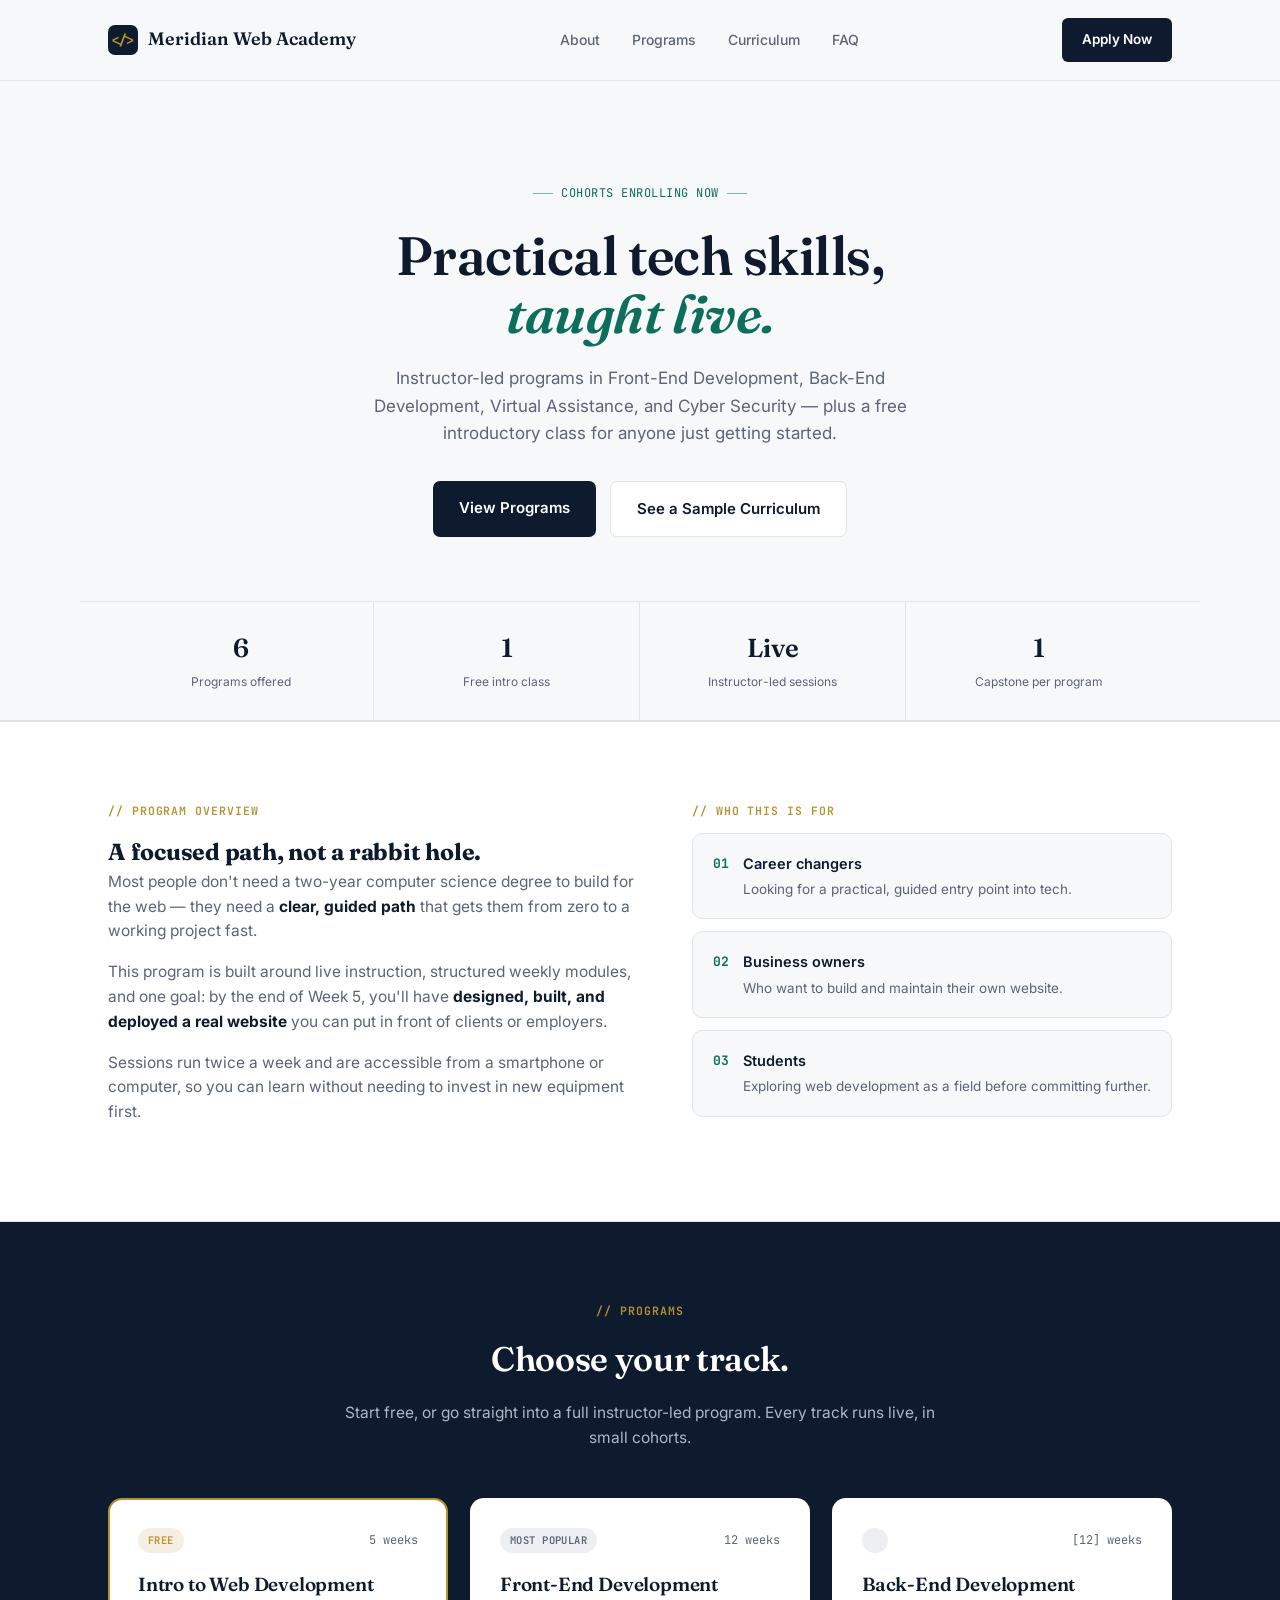
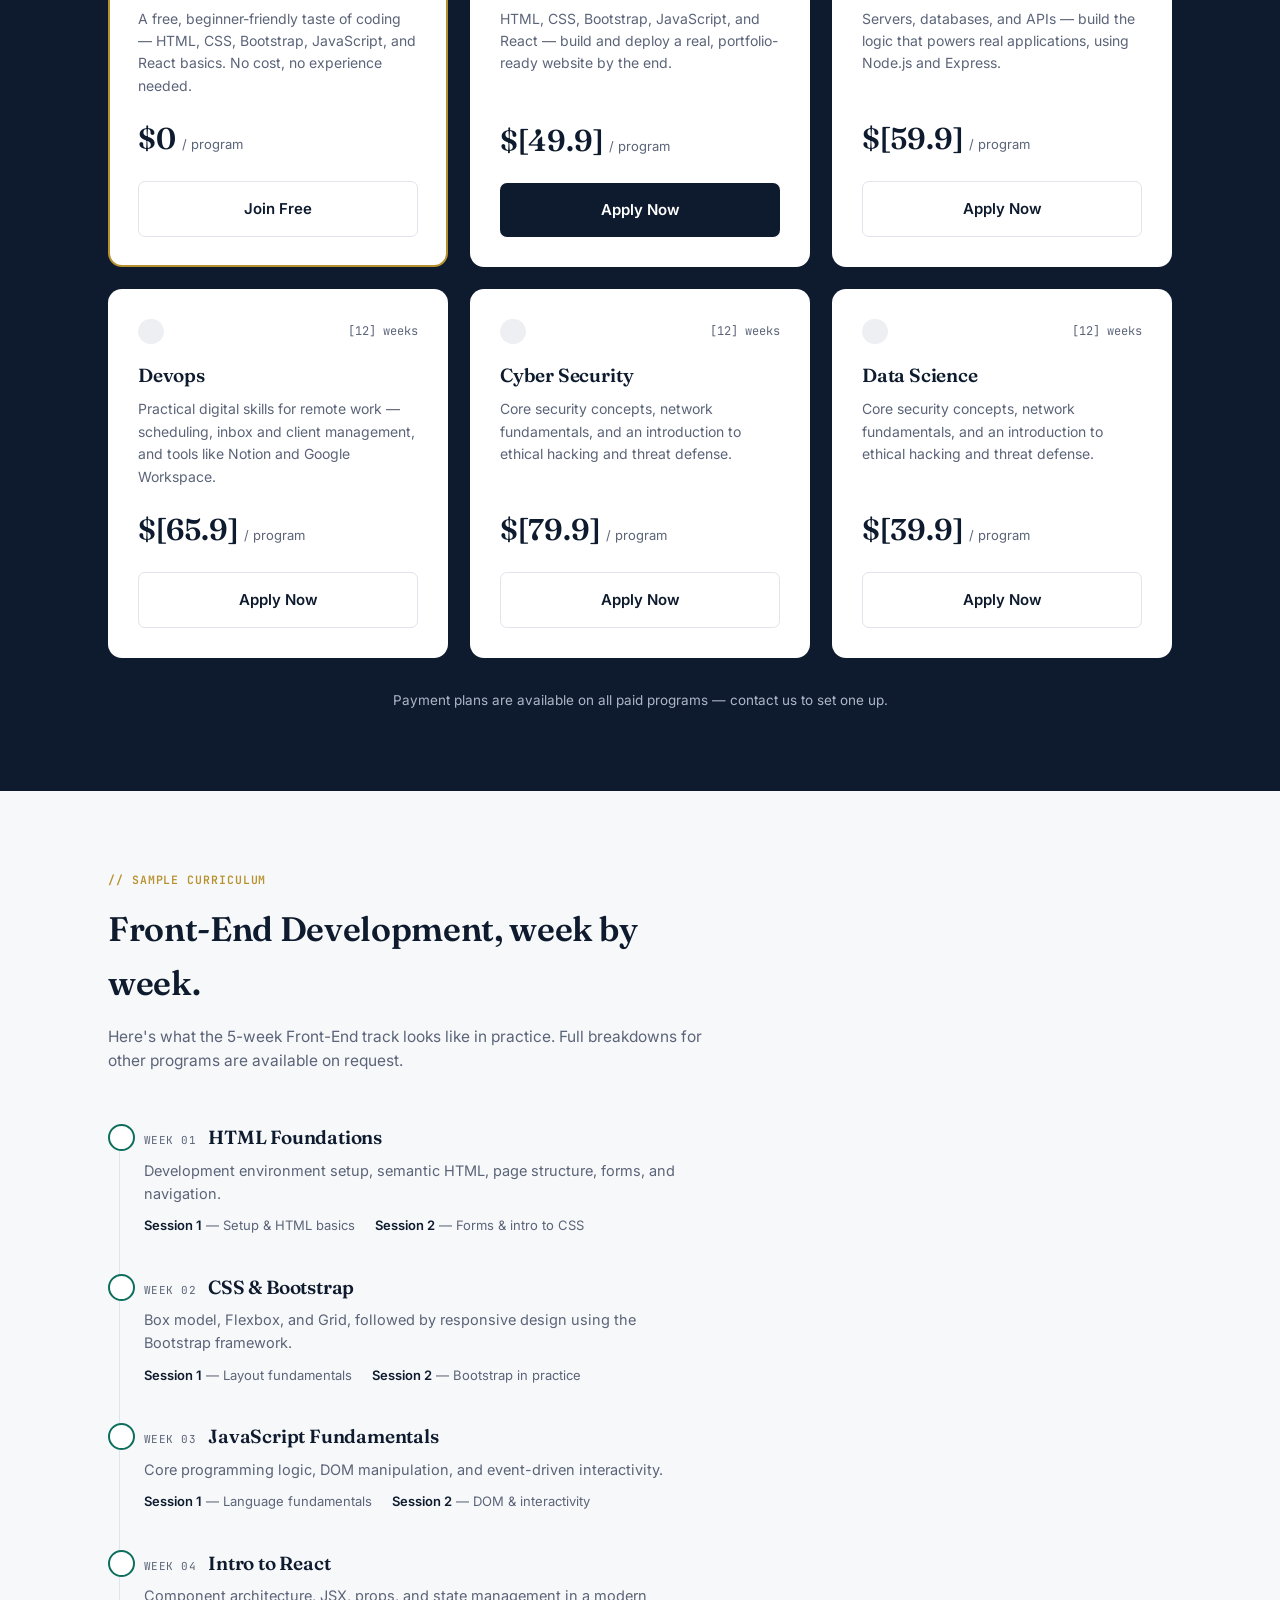
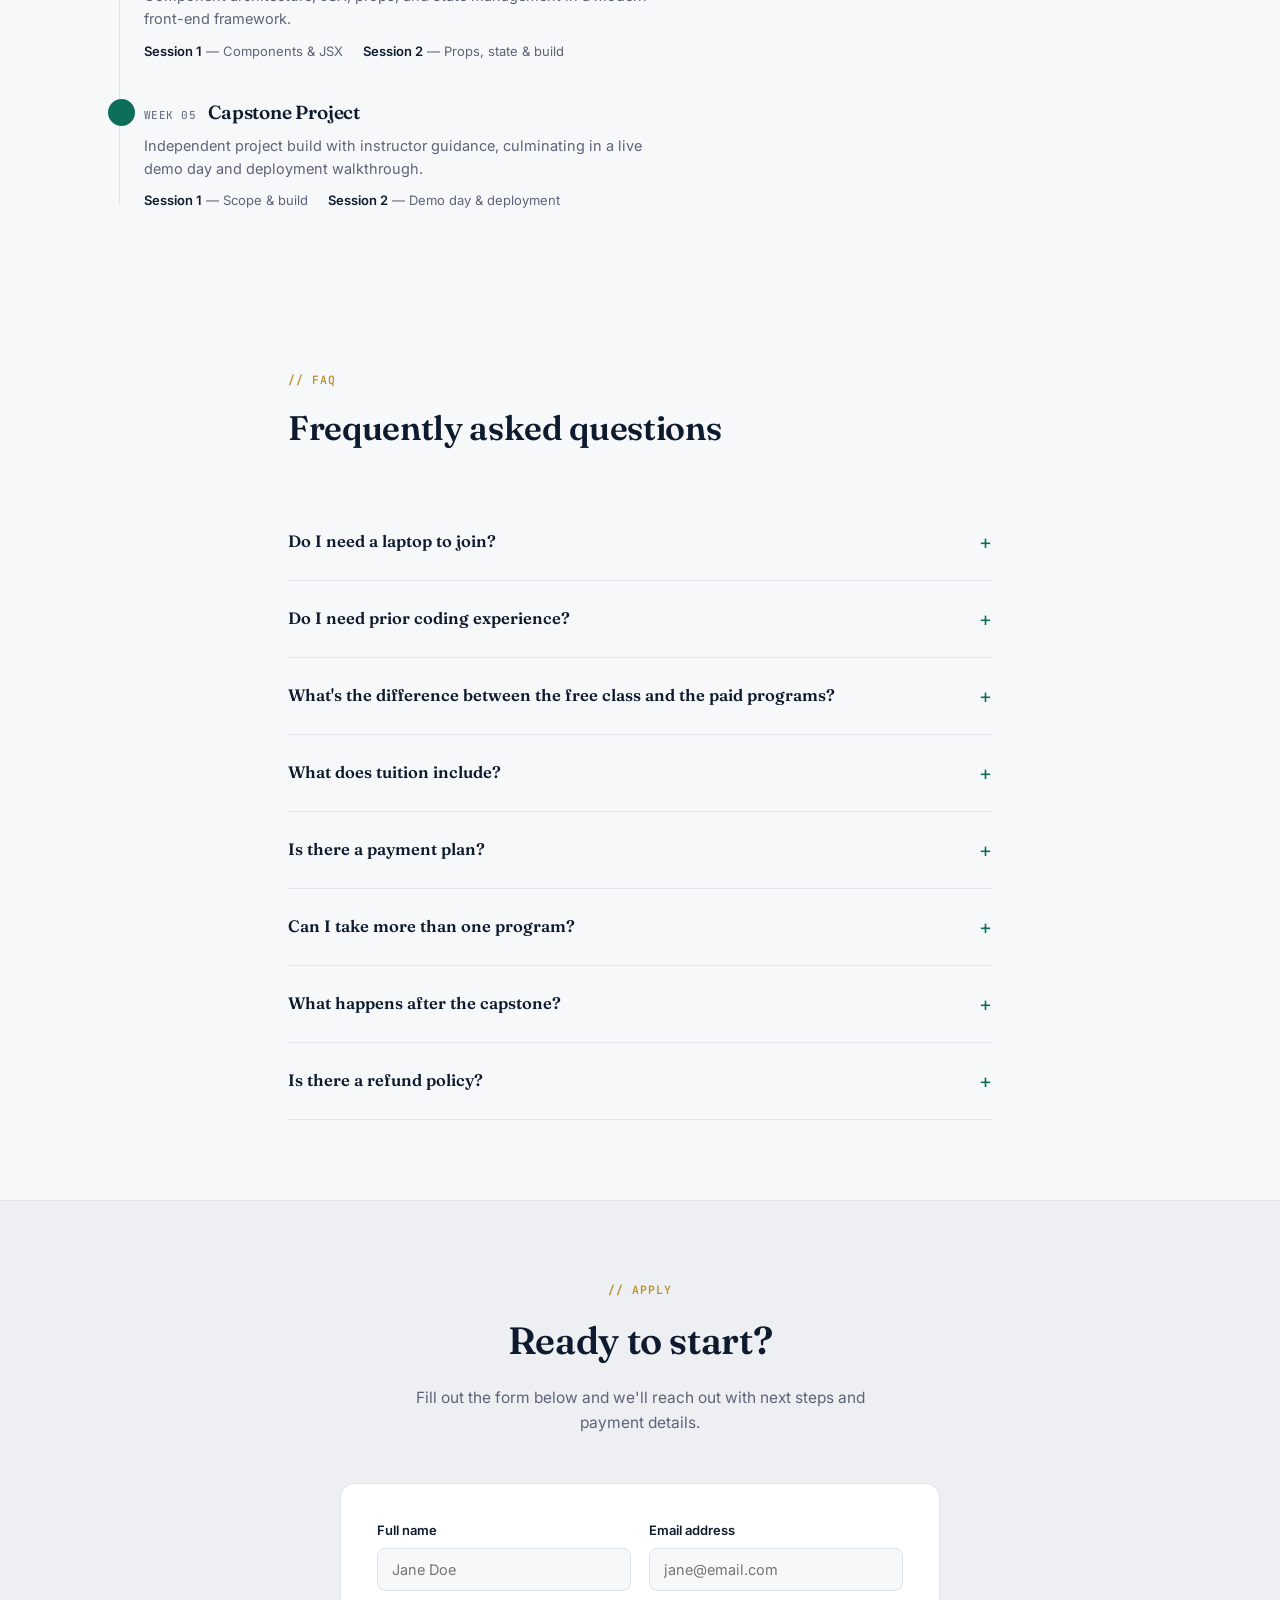
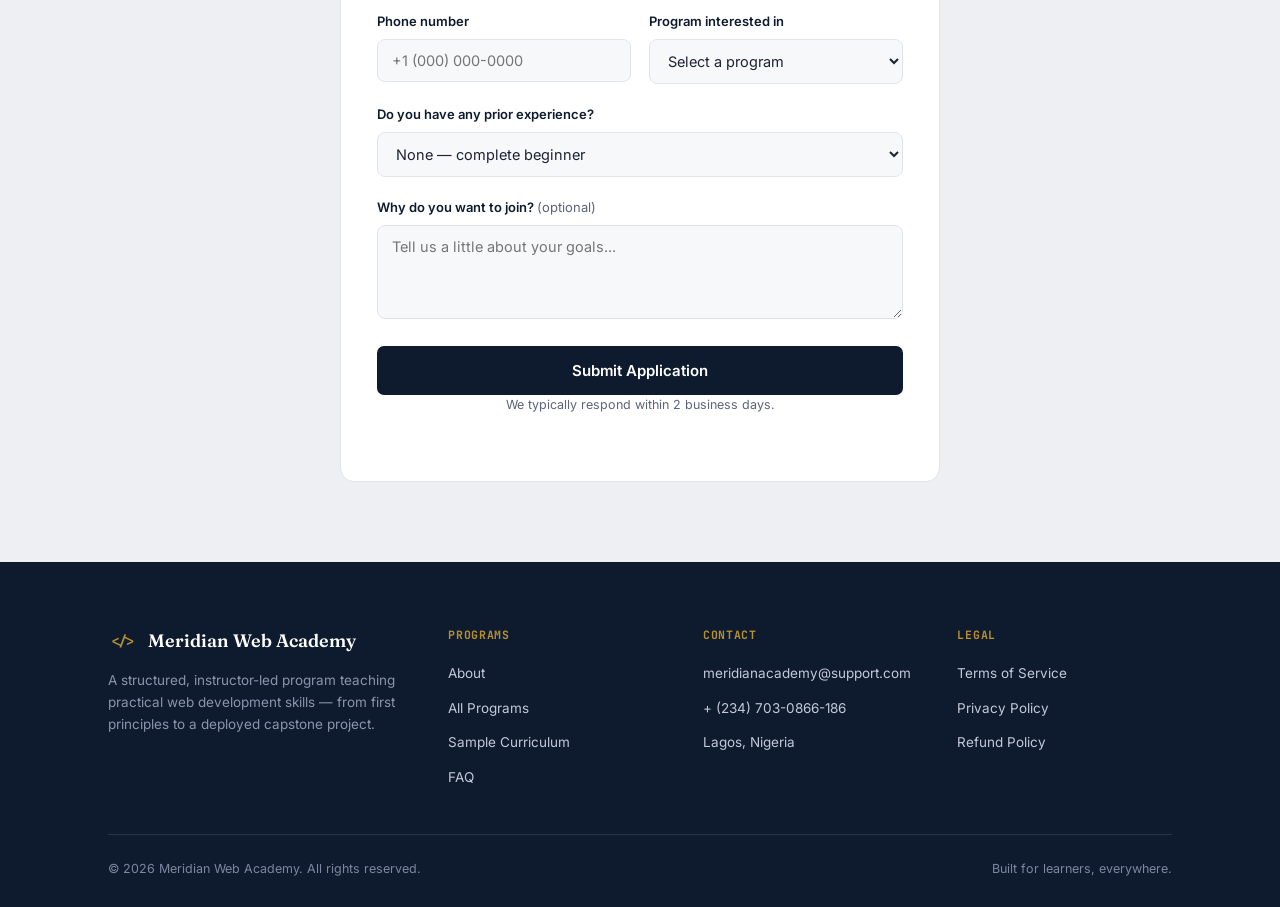
==== index.html @ 5efe81d8 "meridian academy" ====
<!DOCTYPE html>
<html lang="en">
<head>
<meta charset="UTF-8">
<title>Meridian Academy — Tech Skills Programs</title>
<meta name="viewport" content="width=device-width, initial-scale=1.0">
<link rel="preconnect" href="https://fonts.googleapis.com">
<link rel="preconnect" href="https://fonts.gstatic.com" crossorigin>
<link href="https://fonts.googleapis.com/css2?family=Fraunces:opsz,wght@9..144,500;9..144,600;9..144,700&family=Inter:wght@400;500;600;700&family=JetBrains+Mono:wght@500;600&display=swap" rel="stylesheet">
<link rel="stylesheet" href="css/styles.css">

</head>
<body>

<header>
  <nav class="nav wrap">
    <div class="logo"><span class="mark mono">&lt;/&gt;</span>Meridian Web Academy</div>
    <div class="nav-links">
      <a href="#about">About</a>
      <a href="#programs">Programs</a>
      <a href="#curriculum">Curriculum</a>
      <a href="#faq">FAQ</a>
    </div>
    <a href="#enroll" class="nav-cta">Apply Now</a>
  </nav>
</header>

<section class="hero">
  <div class="wrap hero-inner">
    <div class="eyebrow mono">Cohorts enrolling now</div>
    <h1>Practical tech skills, <span class="accent">taught live.</span></h1>
    <p class="lead">
      Instructor-led programs in Front-End Development, Back-End Development,
      Virtual Assistance, and Cyber Security — plus a free introductory class
      for anyone just getting started.
    </p>
    <div class="hero-actions">
      <a href="#programs" class="btn-primary">View Programs</a>
      <a href="#curriculum" class="btn-ghost">See a Sample Curriculum</a>
    </div>
  </div>

  <div class="wrap stat-bar">
    <div><b>6</b><span>Programs offered</span></div>
    <div><b>1</b><span>Free intro class</span></div>
    <div><b>Live</b><span>Instructor-led sessions</span></div>
    <div><b>1</b><span>Capstone per program</span></div>
  </div>
</section>

<section class="about" id="about">
  <div class="wrap about-grid">
    <div>
      <div class="kicker">// program overview</div>
      <h2>A focused path, not a rabbit hole.</h2>
      <p>Most people don't need a two-year computer science degree to build for the web — they need a <strong>clear, guided path</strong> that gets them from zero to a working project fast.</p>
      <p>This program is built around live instruction, structured weekly modules, and one goal: by the end of Week 5, you'll have <strong>designed, built, and deployed a real website</strong> you can put in front of clients or employers.</p>
      <p>Sessions run twice a week and are accessible from a smartphone or computer, so you can learn without needing to invest in new equipment first.</p>
    </div>
    <div>
      <div class="kicker">// who this is for</div>
      <div class="outcome-card">
        <div class="num mono">01</div>
        <div><h4>Career changers</h4><p>Looking for a practical, guided entry point into tech.</p></div>
      </div>
      <div class="outcome-card">
        <div class="num mono">02</div>
        <div><h4>Business owners</h4><p>Who want to build and maintain their own website.</p></div>
      </div>
      <div class="outcome-card">
        <div class="num mono">03</div>
        <div><h4>Students</h4><p>Exploring web development as a field before committing further.</p></div>
      </div>
    </div>
  </div>
</section>

<section id="programs">
  <div class="wrap">
    <div class="section-head center">
      <div class="kicker">// programs</div>
      <h2>Choose your track.</h2>
      <p>Start free, or go straight into a full instructor-led program. Every track runs live, in small cohorts.</p>
    </div>

    <div class="programs-grid">

      <div class="program-card free">
        <div class="program-top">
          <span class="badge badge-free">Free</span>
          <span class="duration mono">5 weeks</span>
        </div>
        <h3>Intro to Web Development</h3>
        <p>A free, beginner-friendly taste of coding — HTML, CSS, Bootstrap, JavaScript, and React basics. No cost, no experience needed.</p>
        <div class="program-price">$0 <span>/ program</span></div>
        <a href="#enroll" class="btn-ghost full">Join Free</a>
      </div>

      <div class="program-card">
        <div class="program-top">
          <span class="badge">Most popular</span>
          <span class="duration mono">12 weeks</span>
        </div>
        <h3>Front-End Development</h3>
        <p>HTML, CSS, Bootstrap, JavaScript, and React — build and deploy a real, portfolio-ready website by the end.</p>
        <div class="program-price">$[49.9] <span>/ program</span></div>
        <a href="#enroll" class="btn-primary full">Apply Now</a>
      </div>

      <div class="program-card">
        <div class="program-top">
          <span class="badge">&nbsp;</span>
          <span class="duration mono">[12] weeks</span>
        </div>
        <h3>Back-End Development</h3>
        <p>Servers, databases, and APIs — build the logic that powers real applications, using Node.js and Express.</p>
        <div class="program-price">$[59.9] <span>/ program</span></div>
        <a href="#enroll" class="btn-ghost full">Apply Now</a>
      </div>

      <div class="program-card">
        <div class="program-top">
          <span class="badge">&nbsp;</span>
          <span class="duration mono">[12] weeks</span>
        </div>
        <h3>Devops</h3>
        <p>Practical digital skills for remote work — scheduling, inbox and client management, and tools like Notion and Google Workspace.</p>
        <div class="program-price">$[65.9] <span>/ program</span></div>
        <a href="#enroll" class="btn-ghost full">Apply Now</a>
      </div>

      <div class="program-card">
        <div class="program-top">
          <span class="badge">&nbsp;</span>
          <span class="duration mono">[12] weeks</span>
        </div>
        <h3>Cyber Security</h3>
        <p>Core security concepts, network fundamentals, and an introduction to ethical hacking and threat defense.</p>
        <div class="program-price">$[79.9] <span>/ program</span></div>
        <a href="#enroll" class="btn-ghost full">Apply Now</a>
      </div>

      <div class="program-card">
        <div class="program-top">
          <span class="badge">&nbsp;</span>
          <span class="duration mono">[12] weeks</span>
        </div>
        <h3>Data Science</h3>
        <p>Core security concepts, network fundamentals, and an introduction to ethical hacking and threat defense.</p>
        <div class="program-price">$[39.9] <span>/ program</span></div>
        <a href="#enroll" class="btn-ghost full">Apply Now</a>
      </div>

    </div>

    <p class="scholarship-note">Payment plans are available on all paid programs — contact us to set one up.</p>
  </div>
</section>

<section id="curriculum">
  <div class="wrap">
    <div class="section-head">
      <div class="kicker">// sample curriculum</div>
      <h2>Front-End Development, week by week.</h2>
      <p>Here's what the 5-week Front-End track looks like in practice. Full breakdowns for other programs are available on request.</p>
    </div>

    <div class="curriculum-timeline">
      <div class="module">
        <div class="module-head"><span class="tag mono">Week 01</span><h3>HTML Foundations</h3></div>
        <p>Development environment setup, semantic HTML, page structure, forms, and navigation.</p>
        <div class="sessions"><span><b>Session 1</b> — Setup &amp; HTML basics</span><span><b>Session 2</b> — Forms &amp; intro to CSS</span></div>
      </div>
      <div class="module">
        <div class="module-head"><span class="tag mono">Week 02</span><h3>CSS &amp; Bootstrap</h3></div>
        <p>Box model, Flexbox, and Grid, followed by responsive design using the Bootstrap framework.</p>
        <div class="sessions"><span><b>Session 1</b> — Layout fundamentals</span><span><b>Session 2</b> — Bootstrap in practice</span></div>
      </div>
      <div class="module">
        <div class="module-head"><span class="tag mono">Week 03</span><h3>JavaScript Fundamentals</h3></div>
        <p>Core programming logic, DOM manipulation, and event-driven interactivity.</p>
        <div class="sessions"><span><b>Session 1</b> — Language fundamentals</span><span><b>Session 2</b> — DOM &amp; interactivity</span></div>
      </div>
      <div class="module">
        <div class="module-head"><span class="tag mono">Week 04</span><h3>Intro to React</h3></div>
        <p>Component architecture, JSX, props, and state management in a modern front-end framework.</p>
        <div class="sessions"><span><b>Session 1</b> — Components &amp; JSX</span><span><b>Session 2</b> — Props, state &amp; build</span></div>
      </div>
      <div class="module capstone">
        <div class="module-head"><span class="tag mono">Week 05</span><h3>Capstone Project</h3></div>
        <p>Independent project build with instructor guidance, culminating in a live demo day and deployment walkthrough.</p>
        <div class="sessions"><span><b>Session 1</b> — Scope &amp; build</span><span><b>Session 2</b> — Demo day &amp; deployment</span></div>
      </div>
    </div>
  </div>
</section>

<section id="faq">
  <div class="wrap" style="max-width:760px;">
    <div class="section-head">
      <div class="kicker">// faq</div>
      <h2>Frequently asked questions</h2>
    </div>

    <details class="faq-item">
      <summary>Do I need a laptop to join?</summary>
      <p>No. The curriculum is designed to be followed from a smartphone, though a computer makes writing code more comfortable if you have access to one.</p>
    </details>
    <details class="faq-item">
      <summary>Do I need prior coding experience?</summary>
      <p>No. The program starts from first principles in Week 1 and builds progressively, so no background is assumed.</p>
    </details>
    <details class="faq-item">
      <summary>What's the difference between the free class and the paid programs?</summary>
      <p>The free Intro to Web Development class is a short, no-cost taste of coding basics. The paid programs (Front-End, Back-End, Virtual Assistant, and Cyber Security) go deeper, run longer, and include capstone projects, feedback, and a certificate of completion.</p>
    </details>
    <details class="faq-item">
      <summary>What does tuition include?</summary>
      <p>All live sessions and recordings, the full curriculum for that program, capstone project feedback, a certificate of completion, and access to the student community.</p>
    </details>
    <details class="faq-item">
      <summary>Is there a payment plan?</summary>
      <p>Yes. Tuition for any paid program can be split into installments instead of paid in full upfront — contact us to set one up.</p>
    </details>
    <details class="faq-item">
      <summary>Can I take more than one program?</summary>
      <p>Yes. Many students start with the free class, then move into Front-End, Back-End, Virtual Assistant, or Cyber Security once they know which path fits them best.</p>
    </details>
    <details class="faq-item">
      <summary>What happens after the capstone?</summary>
      <p>You'll leave with a live, deployed website you built yourself, along with a certificate of completion and guidance on next steps, whether that's freelancing, further study, or a job search.</p>
    </details>
    <details class="faq-item">
      <summary>Is there a refund policy?</summary>
      <p>[Add your refund/cancellation policy here before publishing.]</p>
    </details>
  </div>
</section>

<section class="final-cta" id="enroll">
  <div class="wrap">
    <div class="section-head center">
      <div class="kicker">// apply</div>
      <h2>Ready to start?</h2>
      <p>Fill out the form below and we'll reach out with next steps and payment details.</p>
    </div>

    <form
      class="apply-form"
      action="https://formspree.io/f/YOUR_FORM_ID"
      method="POST"
    >
      <div class="form-row">
        <div class="form-group">
          <label for="fullName">Full name</label>
          <input type="text" id="fullName" name="fullName" required placeholder="Jane Doe">
        </div>
        <div class="form-group">
          <label for="email">Email address</label>
          <input type="email" id="email" name="email" required placeholder="jane@email.com">
        </div>
      </div>

      <div class="form-row">
        <div class="form-group">
          <label for="phone">Phone number</label>
          <input type="tel" id="phone" name="phone" placeholder="+1 (000) 000-0000">
        </div>
        <div class="form-group">
          <label for="program">Program interested in</label>
          <select id="program" name="program" required>
            <option value="" disabled selected>Select a program</option>
            <option value="Free Intro to Web Development">Free Intro to Web Development</option>
            <option value="Front-End Development">Front-End Development</option>
            <option value="Back-End Development">Back-End Development</option>
            <option value="Virtual Assistant">Virtual Assistant</option>
            <option value="Cyber Security">Cyber Security</option>
          </select>
        </div>
      </div>

      <div class="form-group">
        <label for="experience">Do you have any prior experience?</label>
        <select id="experience" name="experience">
          <option value="None">None — complete beginner</option>
          <option value="Some">Some — self-taught or dabbled</option>
          <option value="Experienced">Experienced — looking to sharpen skills</option>
        </select>
      </div>

      <div class="form-group">
        <label for="message">Why do you want to join? <span class="optional">(optional)</span></label>
        <textarea id="message" name="message" rows="4" placeholder="Tell us a little about your goals..."></textarea>
      </div>

      <button type="submit" class="btn-primary full">Submit Application</button>
      <p class="form-note">We typically respond within 2 business days.</p>
    </form>
  </div>
</section>

<footer>
  <div class="wrap">
    <div class="footer-grid">
      <div class="footer-brand">
        <div class="logo"><span class="mark mono">&lt;/&gt;</span>Meridian Web Academy</div>
        <p>A structured, instructor-led program teaching practical web development skills — from first principles to a deployed capstone project.</p>
      </div>
      <div class="footer-col">
        <h4>Programs</h4>
        <ul>
          <li><a href="#about">About</a></li>
          <li><a href="#programs">All Programs</a></li>
          <li><a href="#curriculum">Sample Curriculum</a></li>
          <li><a href="#faq">FAQ</a></li>
        </ul>
      </div>
      <div class="footer-col">
        <h4>Contact</h4>
        <ul>
          <li><a href="mailto:hello@yourdomain.com">meridianacademy@support.com</a></li>
          <li><a href="tel:+10000000000">+ (234) 703-0866-186</a></li>
          <li><a href="#">Lagos, Nigeria</a></li>
        </ul>
      </div>
      <div class="footer-col">
        <h4>Legal</h4>
        <ul>
          <li><a href="#">Terms of Service</a></li>
          <li><a href="#">Privacy Policy</a></li>
          <li><a href="#">Refund Policy</a></li>
        </ul>
      </div>
    </div>
    <div class="footer-bottom">
      <span>© 2026 Meridian Web Academy. All rights reserved.</span>
      <span>Built for learners, everywhere.</span>
    </div>
  </div>
</footer>

<script src="js/main.js"></script>
</body>
</html>
---- css/styles.css ----
:root{
    --navy:#0E1B2E;
    --navy-soft:#152A45;
    --paper:#F7F8FA;
    --paper-dim:#EDEFF3;
    --ink:#1B2333;
    --slate:#5B6478;
    --line:#E1E4EA;
    --gold:#B8912F;
    --teal:#0E6E5C;
    --teal-dark:#0A5548;
    --white:#FFFFFF;
  }
  *{box-sizing:border-box; margin:0; padding:0;}
  html{scroll-behavior:smooth;}
  body{
    background:var(--paper);
    color:var(--ink);
    font-family:'Inter', sans-serif;
    line-height:1.6;
    font-size:15.5px;
  }
  @media (prefers-reduced-motion: reduce){ *{animation:none !important; transition:none !important;} }
  a{color:inherit; text-decoration:none;}
  ul,ol{list-style:none;}
  img{max-width:100%; display:block;}
  .wrap{max-width:1120px; margin:0 auto; padding:0 28px;}
  .mono{font-family:'JetBrains Mono', monospace;}
  h1,h2,h3{font-family:'Fraunces', serif; letter-spacing:-0.01em; color:var(--navy);}

  /* ===== HEADER ===== */
  header{
    position:sticky; top:0; z-index:60;
    background:rgba(247,248,250,0.92);
    backdrop-filter:blur(10px);
    border-bottom:1px solid var(--line);
  }
  .nav{display:flex; align-items:center; justify-content:space-between; padding:18px 28px;}
  .logo{display:flex; align-items:center; gap:10px; font-family:'Fraunces',serif; font-weight:600; font-size:18px; color:var(--navy);}
  .logo .mark{
    width:30px; height:30px; border-radius:7px; background:var(--navy);
    display:flex; align-items:center; justify-content:center;
    color:var(--gold); font-family:'JetBrains Mono',monospace; font-weight:700; font-size:14px;
  }
  .nav-links{display:flex; gap:32px; font-size:14px; color:var(--slate); font-weight:500;}
  .nav-links a:hover{color:var(--navy);}
  .nav-cta{
    background:var(--navy); color:var(--white); font-weight:600; font-size:13.5px;
    padding:11px 20px; border-radius:6px;
  }
  .nav-cta:hover{background:var(--teal-dark);}
  @media (max-width:760px){ .nav-links{display:none;} }

  /* ===== HERO ===== */
  .hero{padding:96px 28px 0; border-bottom:1px solid var(--line);}
  .hero-inner{max-width:680px; margin:0 auto; text-align:center;}
  .eyebrow{
    display:inline-flex; align-items:center; gap:8px;
    font-family:'JetBrains Mono',monospace; font-size:12px; letter-spacing:0.04em; color:var(--teal);
    text-transform:uppercase; margin-bottom:24px;
  }
  .eyebrow::before, .eyebrow::after{content:""; width:20px; height:1px; background:var(--teal); opacity:0.5;}
  h1{font-size:clamp(34px,6vw,54px); line-height:1.08; font-weight:600;}
  h1 .accent{color:var(--teal); font-style:italic;}
  .hero p.lead{
    margin:22px auto 0; font-size:17px; color:var(--slate); max-width:52ch;
  }
  .hero-actions{display:flex; gap:14px; margin-top:34px; justify-content:center; flex-wrap:wrap;}
  .btn-primary{
    background:var(--navy); color:var(--white); font-weight:600; font-size:15px;
    padding:15px 26px; border-radius:7px;
  }
  .btn-primary:hover{background:var(--teal-dark);}
  .btn-ghost{
    border:1px solid var(--line); color:var(--navy); font-weight:600; font-size:15px;
    padding:15px 26px; border-radius:7px; background:var(--white);
  }
  .btn-ghost:hover{border-color:var(--navy);}

  .stat-bar{
    margin-top:64px; border-top:1px solid var(--line);
    display:grid; grid-template-columns:repeat(4,1fr);
  }
  .stat-bar div{
    padding:26px 12px; text-align:center; border-right:1px solid var(--line);
  }
  .stat-bar div:last-child{border-right:none;}
  .stat-bar b{display:block; font-family:'Fraunces',serif; font-size:26px; color:var(--navy); font-weight:600;}
  .stat-bar span{font-size:12px; color:var(--slate);}
  @media (max-width:640px){ .stat-bar{grid-template-columns:repeat(2,1fr);} .stat-bar div{border-bottom:1px solid var(--line);} }

  /* ===== SECTION shared ===== */
  section{padding:80px 28px;}
  .section-head{max-width:600px; margin-bottom:48px;}
  .section-head.center{margin-left:auto; margin-right:auto; text-align:center;}
  .kicker{
    font-family:'JetBrains Mono',monospace; font-size:11.5px; color:var(--gold);
    text-transform:uppercase; letter-spacing:0.08em; margin-bottom:12px; font-weight:600;
  }
  .section-head h2{font-size:clamp(26px,4vw,34px); font-weight:600; margin-bottom:14px;}
  .section-head p{color:var(--slate); font-size:15.5px;}

  /* ===== ABOUT / OUTCOMES ===== */
  .about{background:var(--white); border-top:1px solid var(--line); border-bottom:1px solid var(--line);}
  .about-grid{display:grid; grid-template-columns:1.1fr 1fr; gap:56px; align-items:start;}
  @media (max-width:820px){.about-grid{grid-template-columns:1fr;}}
  .about-grid p{color:var(--slate); margin-bottom:16px; font-size:15.5px;}
  .about-grid strong{color:var(--navy);}
  .outcome-card{
    background:var(--paper); border:1px solid var(--line); border-radius:10px;
    padding:18px 20px; margin-bottom:12px; display:flex; gap:14px; align-items:flex-start;
  }
  .outcome-card .num{
    font-family:'JetBrains Mono',monospace; font-size:13px; color:var(--teal); font-weight:700;
    flex-shrink:0; padding-top:2px;
  }
  .outcome-card h4{font-family:'Inter',sans-serif; font-size:14.5px; font-weight:600; color:var(--navy); margin-bottom:4px;}
  .outcome-card p{font-size:13.5px; color:var(--slate); margin:0;}

  /* ===== CURRICULUM ===== */
  .curriculum-timeline{position:relative; padding-left:36px;}
  .curriculum-timeline::before{
    content:""; position:absolute; left:11px; top:6px; bottom:6px; width:1px; background:var(--line);
  }
  .module{position:relative; padding-bottom:36px;}
  .module:last-child{padding-bottom:0;}
  .module::before{
    content:""; position:absolute; left:-36px; top:2px; width:23px; height:23px; border-radius:50%;
    background:var(--white); border:2px solid var(--teal);
  }
  .module.capstone::before{ background:var(--teal); }
  .module-head{display:flex; align-items:baseline; gap:12px; margin-bottom:6px; flex-wrap:wrap;}
  .module-head .tag{
    font-family:'JetBrains Mono',monospace; font-size:11px; color:var(--slate);
    text-transform:uppercase; letter-spacing:0.04em;
  }
  .module h3{font-size:19px; font-weight:600;}
  .module p{color:var(--slate); font-size:14.5px; max-width:60ch; margin-top:4px;}
  .module .sessions{
    margin-top:10px; display:flex; gap:20px; flex-wrap:wrap; font-size:13px; color:var(--slate);
  }
  .module .sessions b{color:var(--navy); font-weight:600;}

  /* ===== PROGRAMS ===== */
  #programs{background:var(--navy); color:var(--white);}
  #programs .section-head h2{color:var(--white);}
  #programs .kicker{color:var(--gold);}
  #programs .section-head p{color:#AEB6C8;}

  .programs-grid{
    display:grid; grid-template-columns:repeat(3,1fr); gap:22px; align-items:stretch;
  }
  @media (max-width:920px){ .programs-grid{grid-template-columns:repeat(2,1fr);} }
  @media (max-width:600px){ .programs-grid{grid-template-columns:1fr;} }

  .program-card{
    background:var(--white); color:var(--ink); border-radius:14px; padding:28px;
    display:flex; flex-direction:column; border:2px solid transparent;
  }
  .program-card.free{ border-color:var(--gold); }
  .program-top{
    display:flex; align-items:center; justify-content:space-between; margin-bottom:16px;
  }
  .badge{
    font-family:'JetBrains Mono',monospace; font-size:10.5px; text-transform:uppercase; letter-spacing:0.04em;
    background:var(--paper-dim); color:var(--slate); padding:4px 10px; border-radius:20px; font-weight:600;
  }
  .badge-free{ background:rgba(184,145,47,0.14); color:var(--gold); }
  .program-card .duration{font-size:12px; color:var(--slate);}
  .program-card h3{font-size:19px; font-weight:600; margin-bottom:8px;}
  .program-card p{font-size:14px; color:var(--slate); flex-grow:1; margin-bottom:18px;}
  .program-price{
    font-family:'Fraunces',serif; font-weight:600; font-size:30px; color:var(--navy); margin-bottom:18px;
  }
  .program-price span{font-size:13px; color:var(--slate); font-weight:400; font-family:'Inter',sans-serif;}
  .program-card .full{width:100%; text-align:center; display:block;}

  .scholarship-note{
    margin-top:32px; text-align:center; font-size:13.5px; color:#AEB6C8;
  }

  /* ===== APPLY FORM ===== */
  .apply-form{
    max-width:600px; margin:0 auto; text-align:left;
    background:var(--white); border:1px solid var(--line); border-radius:14px;
    padding:36px;
  }
  .form-row{display:grid; grid-template-columns:1fr 1fr; gap:18px;}
  @media (max-width:560px){ .form-row{grid-template-columns:1fr;} }

  .form-group{margin-bottom:20px;}
  .form-group label{
    display:block; font-size:13px; font-weight:600; color:var(--navy); margin-bottom:7px;
  }
  .form-group label .optional{color:var(--slate); font-weight:400;}

  .form-group input,
  .form-group select,
  .form-group textarea{
    width:100%; font-family:'Inter',sans-serif; font-size:14.5px; color:var(--ink);
    background:var(--paper); border:1px solid var(--line); border-radius:8px;
    padding:12px 14px; outline:none;
  }
  .form-group input:focus,
  .form-group select:focus,
  .form-group textarea:focus{
    border-color:var(--teal); box-shadow:0 0 0 3px rgba(14,110,92,0.12);
  }
  .form-group textarea{resize:vertical; min-height:90px;}

  .apply-form .full{width:100%; text-align:center; border:none; cursor:pointer; font-family:'Inter',sans-serif;}
  .form-note{
    text-align:center; font-size:12.5px; color:var(--slate); margin-top:14px;
  }

  /* ===== FAQ ===== */
  .faq-item{border-bottom:1px solid var(--line); padding:22px 0;}
  .faq-item summary{
    cursor:pointer; font-family:'Fraunces',serif; font-weight:600; font-size:16.5px; color:var(--navy);
    display:flex; justify-content:space-between; align-items:center; list-style:none;
  }
  .faq-item summary::-webkit-details-marker{display:none;}
  .faq-item summary::after{content:"+"; color:var(--teal); font-size:20px; font-weight:400; font-family:'Inter',sans-serif;}
  .faq-item[open] summary::after{content:"–";}
  .faq-item p{margin-top:12px; color:var(--slate); font-size:14.5px; max-width:62ch;}

  /* ===== FINAL CTA ===== */
  .final-cta{
    text-align:center; background:var(--paper-dim); border-top:1px solid var(--line);
  }
  .final-cta h2{font-size:clamp(28px,4.5vw,38px); margin-bottom:14px;}
  .final-cta p{color:var(--slate); max-width:48ch; margin:0 auto 30px;}

  /* ===== FOOTER ===== */
  footer{background:var(--navy); color:#AEB6C8; padding:64px 28px 28px;}
  .footer-grid{
    display:grid; grid-template-columns:1.4fr 1fr 1fr 1fr; gap:40px; padding-bottom:44px; border-bottom:1px solid rgba(255,255,255,0.1);
  }
  @media (max-width:760px){ .footer-grid{grid-template-columns:1fr 1fr; row-gap:32px;} }
  .footer-brand .logo{color:var(--white); margin-bottom:14px;}
  .footer-brand p{font-size:13.5px; color:#8B94AC; max-width:34ch;}
  .footer-col h4{
    font-family:'JetBrains Mono',monospace; font-size:11.5px; color:var(--gold); text-transform:uppercase;
    letter-spacing:0.06em; margin-bottom:16px;
  }
  .footer-col ul{display:flex; flex-direction:column; gap:10px;}
  .footer-col a{font-size:13.5px; color:#C3C9DA;}
  .footer-col a:hover{color:var(--white);}
  .footer-bottom{
    padding-top:24px; display:flex; justify-content:space-between; align-items:center;
    font-size:12.5px; color:#7C86A0; flex-wrap:wrap; gap:12px;
  }
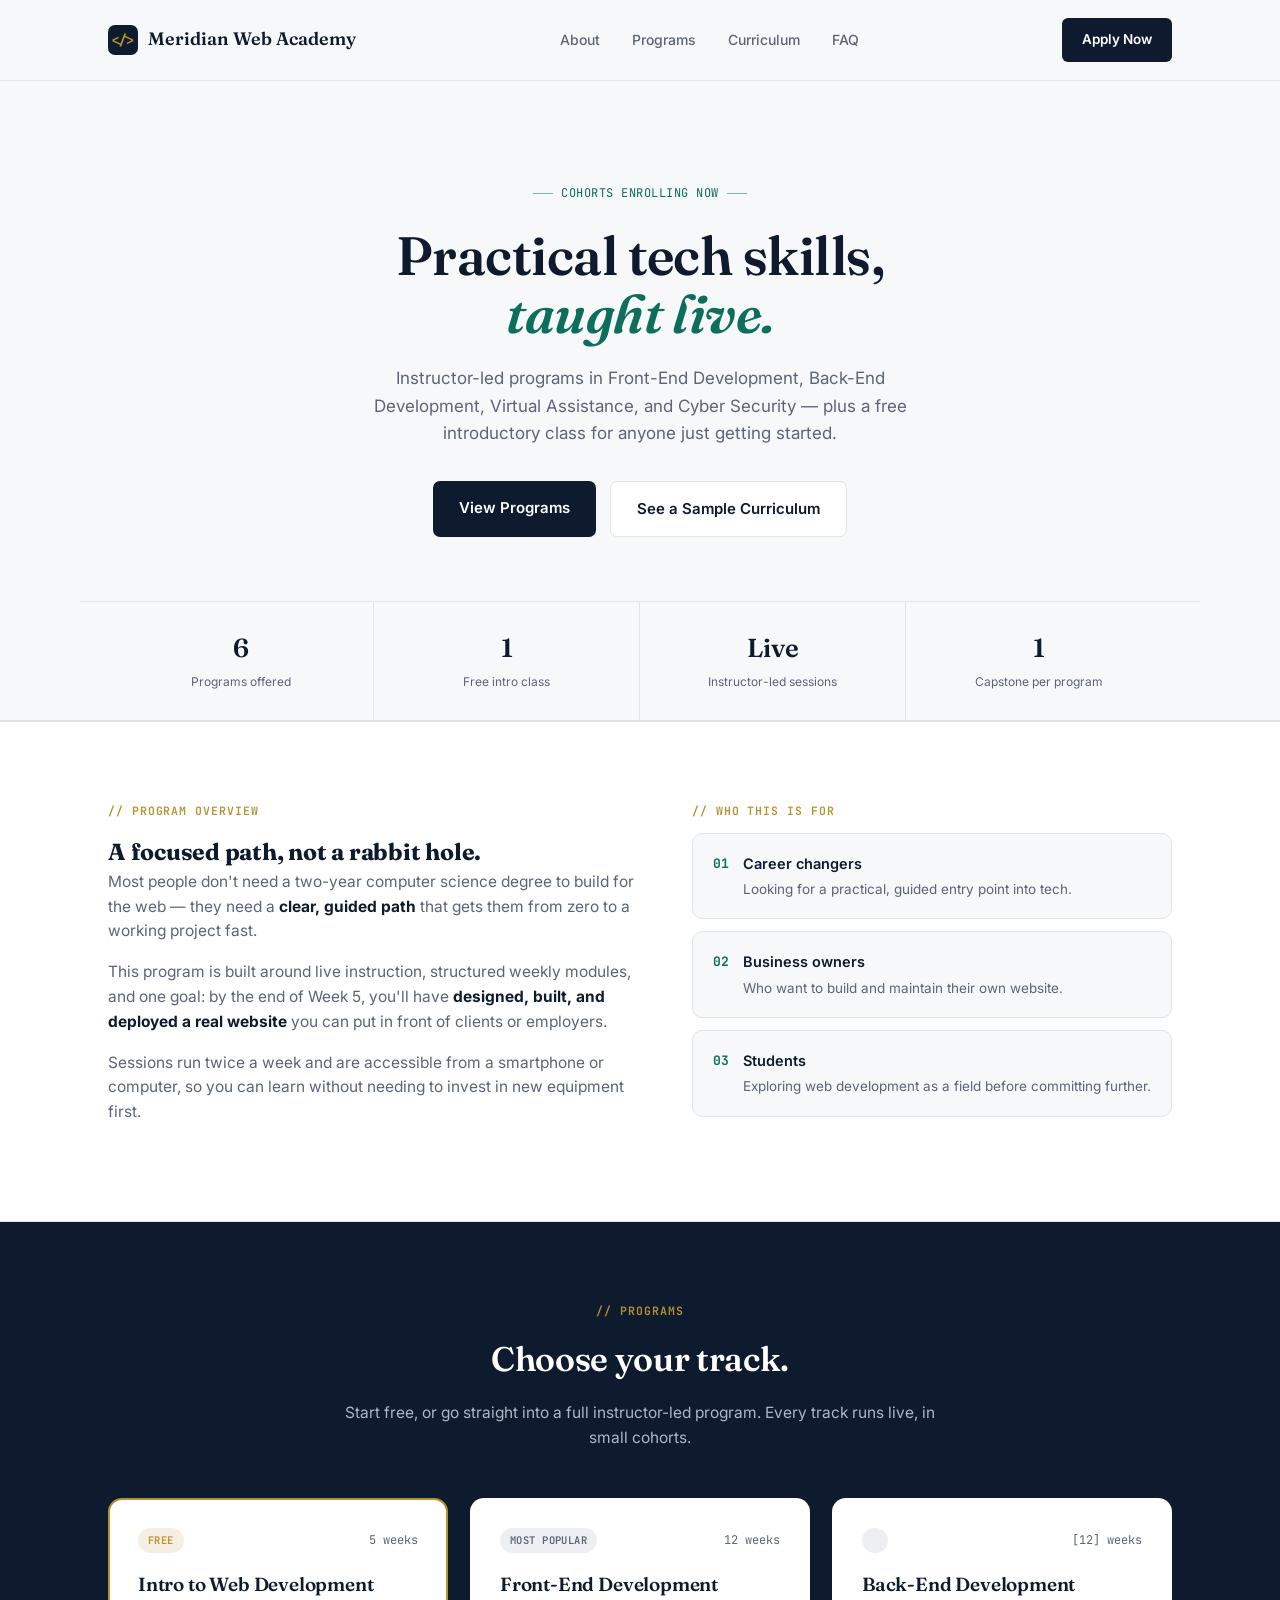
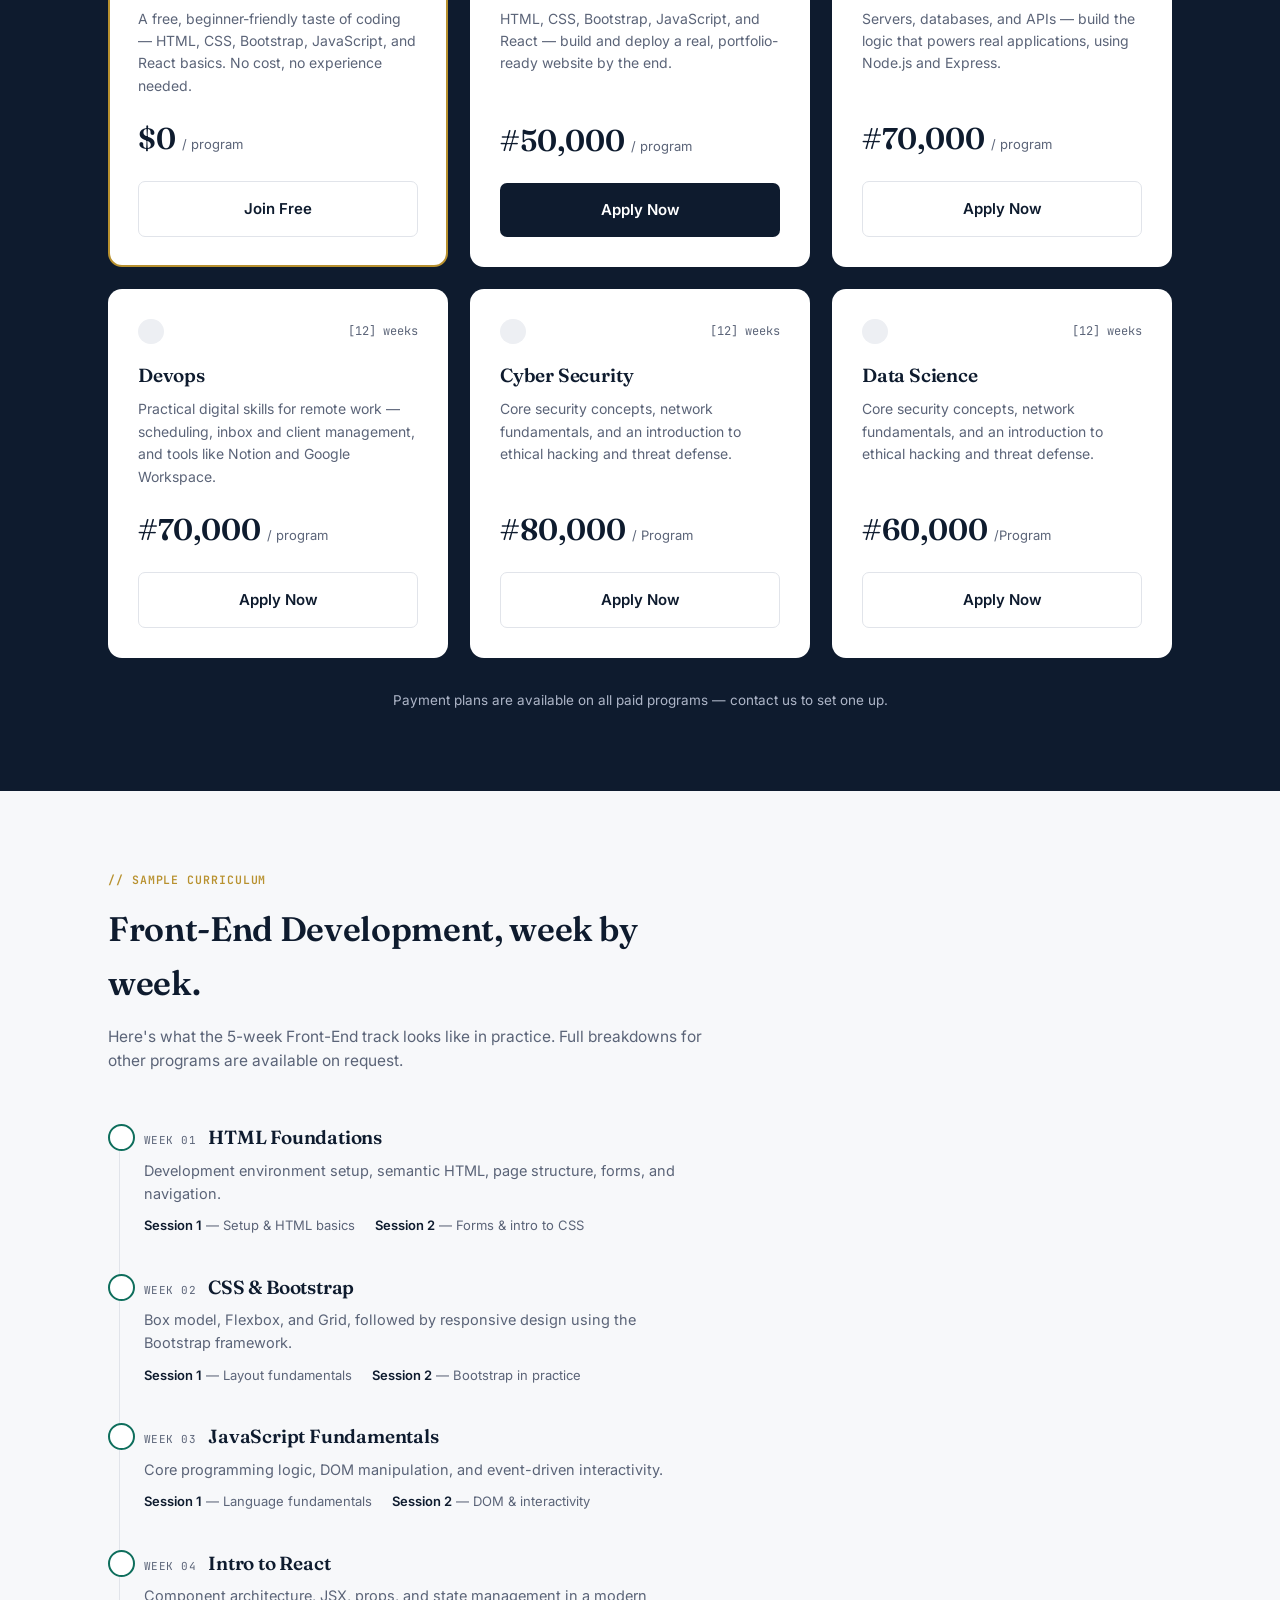
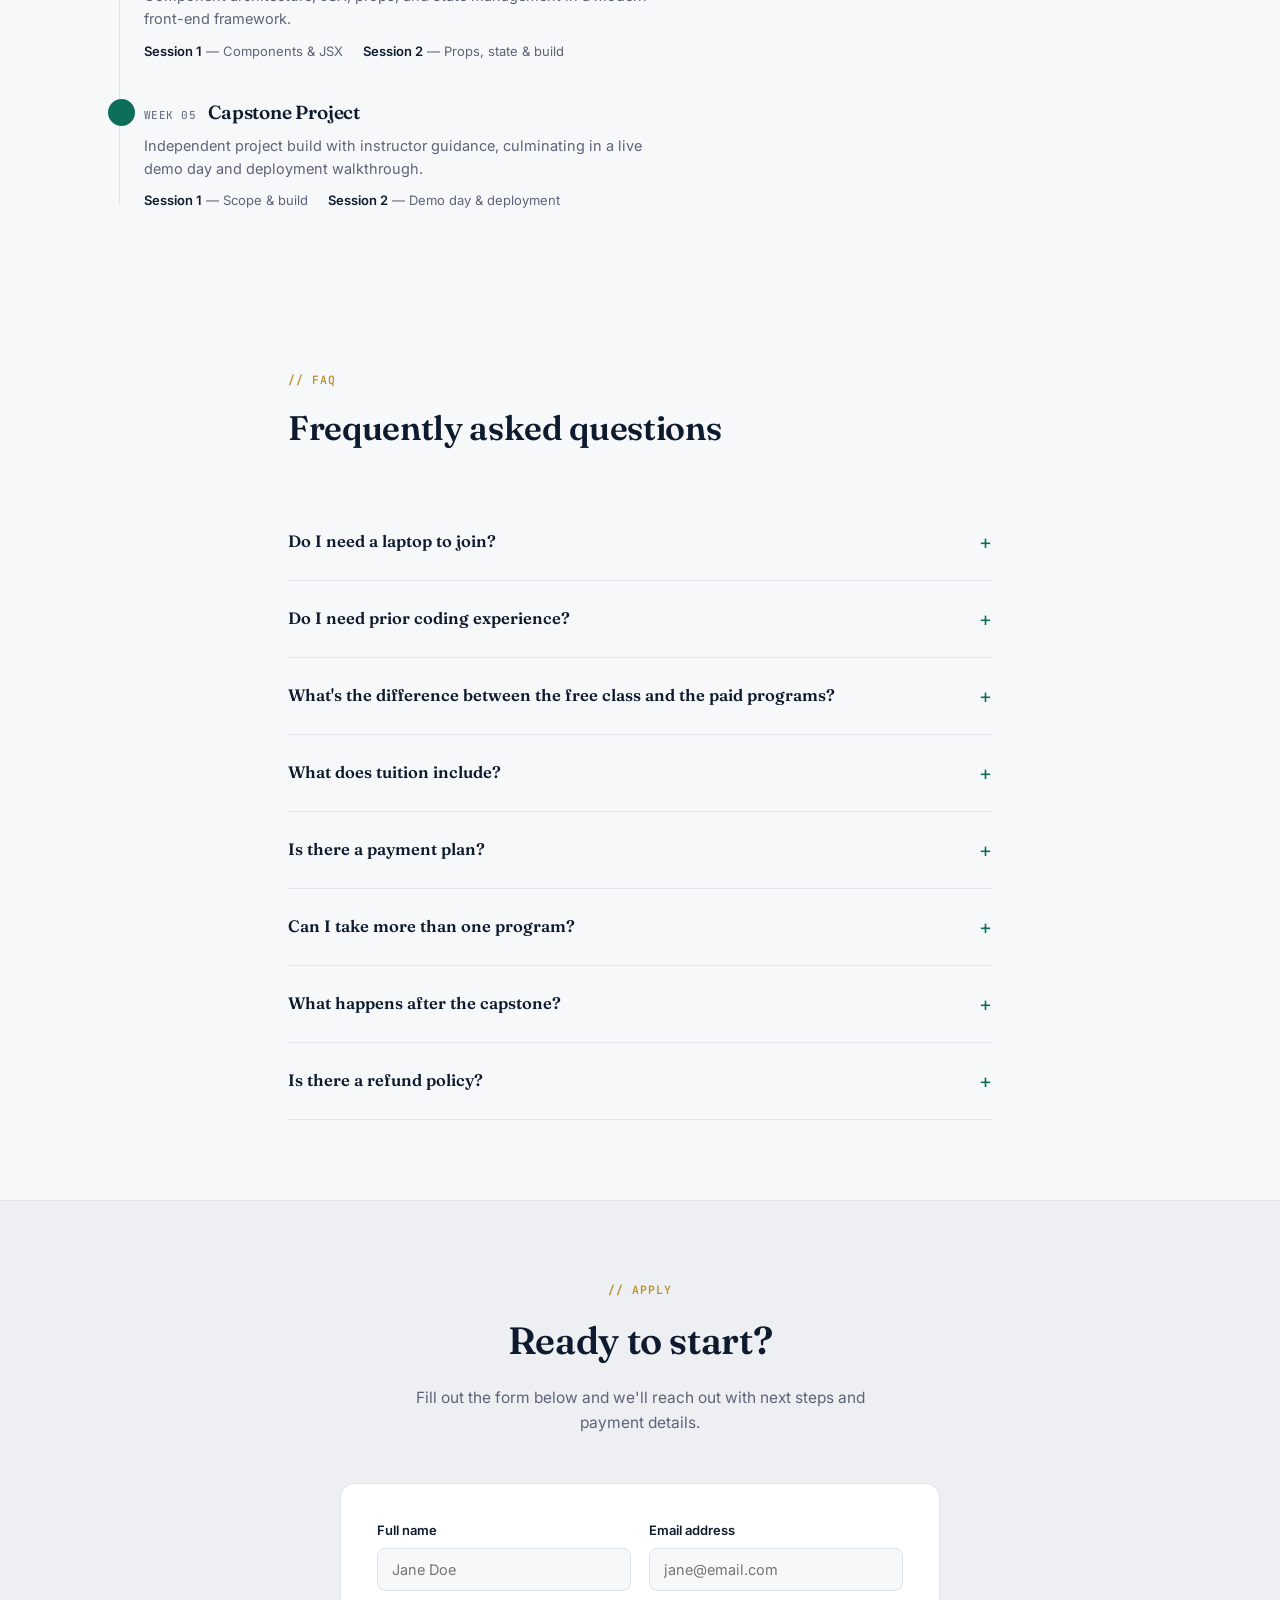
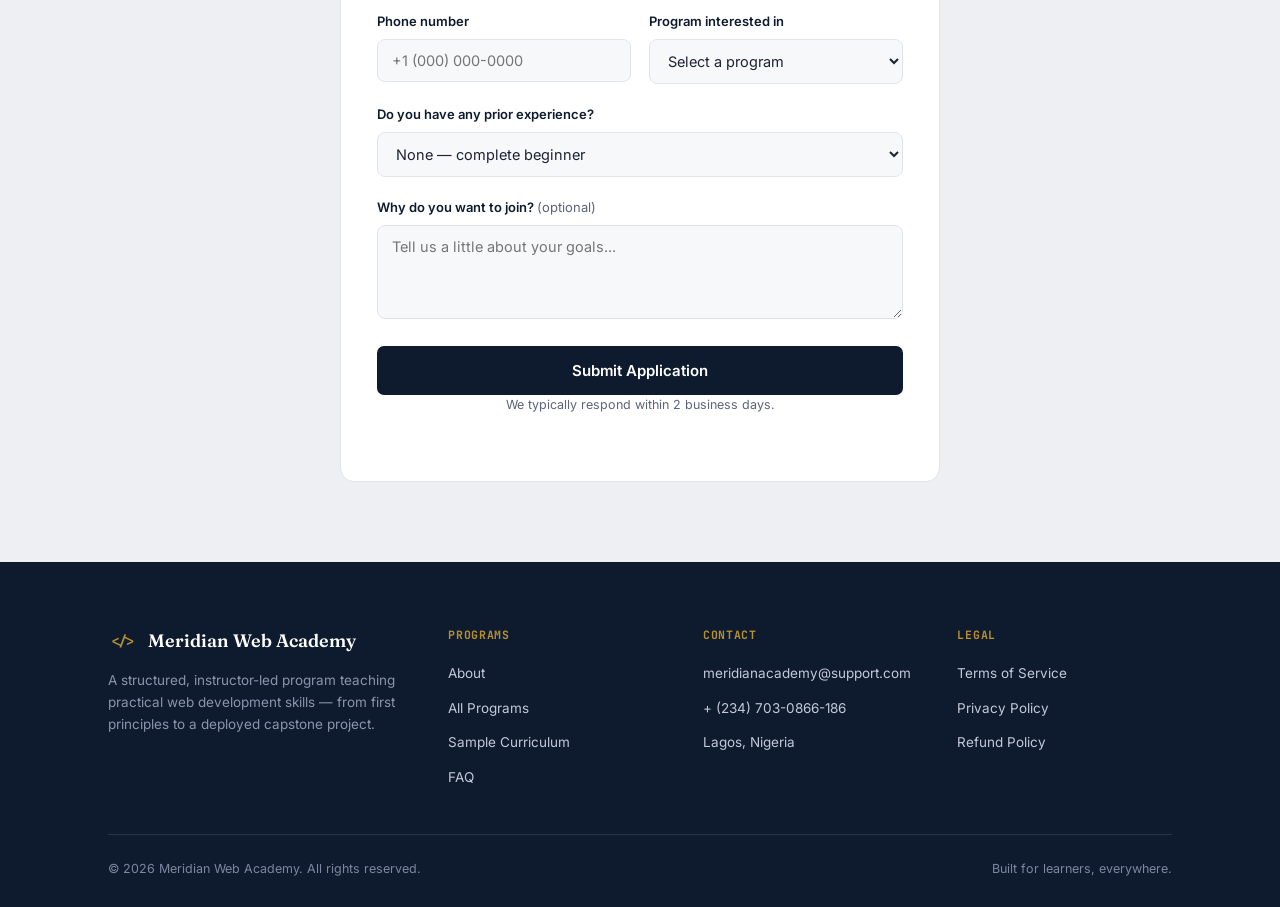
==== commit 8f1e5504: "meridian web academy" ====
--- a/index.html
+++ b/index.html
@@ -103,7 +103,7 @@
         </div>
         <h3>Front-End Development</h3>
         <p>HTML, CSS, Bootstrap, JavaScript, and React — build and deploy a real, portfolio-ready website by the end.</p>
-        <div class="program-price">$[49.9] <span>/ program</span></div>
+        <div class="program-price">#50,000 <span>/ program</span></div>
         <a href="#enroll" class="btn-primary full">Apply Now</a>
       </div>
 
@@ -114,7 +114,7 @@
         </div>
         <h3>Back-End Development</h3>
         <p>Servers, databases, and APIs — build the logic that powers real applications, using Node.js and Express.</p>
-        <div class="program-price">$[59.9] <span>/ program</span></div>
+        <div class="program-price">#70,000 <span>/ program</span></div>
         <a href="#enroll" class="btn-ghost full">Apply Now</a>
       </div>
 
@@ -125,7 +125,7 @@
         </div>
         <h3>Devops</h3>
         <p>Practical digital skills for remote work — scheduling, inbox and client management, and tools like Notion and Google Workspace.</p>
-        <div class="program-price">$[65.9] <span>/ program</span></div>
+        <div class="program-price">#70,000 <span>/ program</span></div>
         <a href="#enroll" class="btn-ghost full">Apply Now</a>
       </div>
 
@@ -136,7 +136,7 @@
         </div>
         <h3>Cyber Security</h3>
         <p>Core security concepts, network fundamentals, and an introduction to ethical hacking and threat defense.</p>
-        <div class="program-price">$[79.9] <span>/ program</span></div>
+        <div class="program-price">#80,000 <span>/ Program</span></div>
         <a href="#enroll" class="btn-ghost full">Apply Now</a>
       </div>
 
@@ -147,7 +147,7 @@
         </div>
         <h3>Data Science</h3>
         <p>Core security concepts, network fundamentals, and an introduction to ethical hacking and threat defense.</p>
-        <div class="program-price">$[39.9] <span>/ program</span></div>
+        <div class="program-price">#60,000 <span>/Program </span></div>
         <a href="#enroll" class="btn-ghost full">Apply Now</a>
       </div>
 
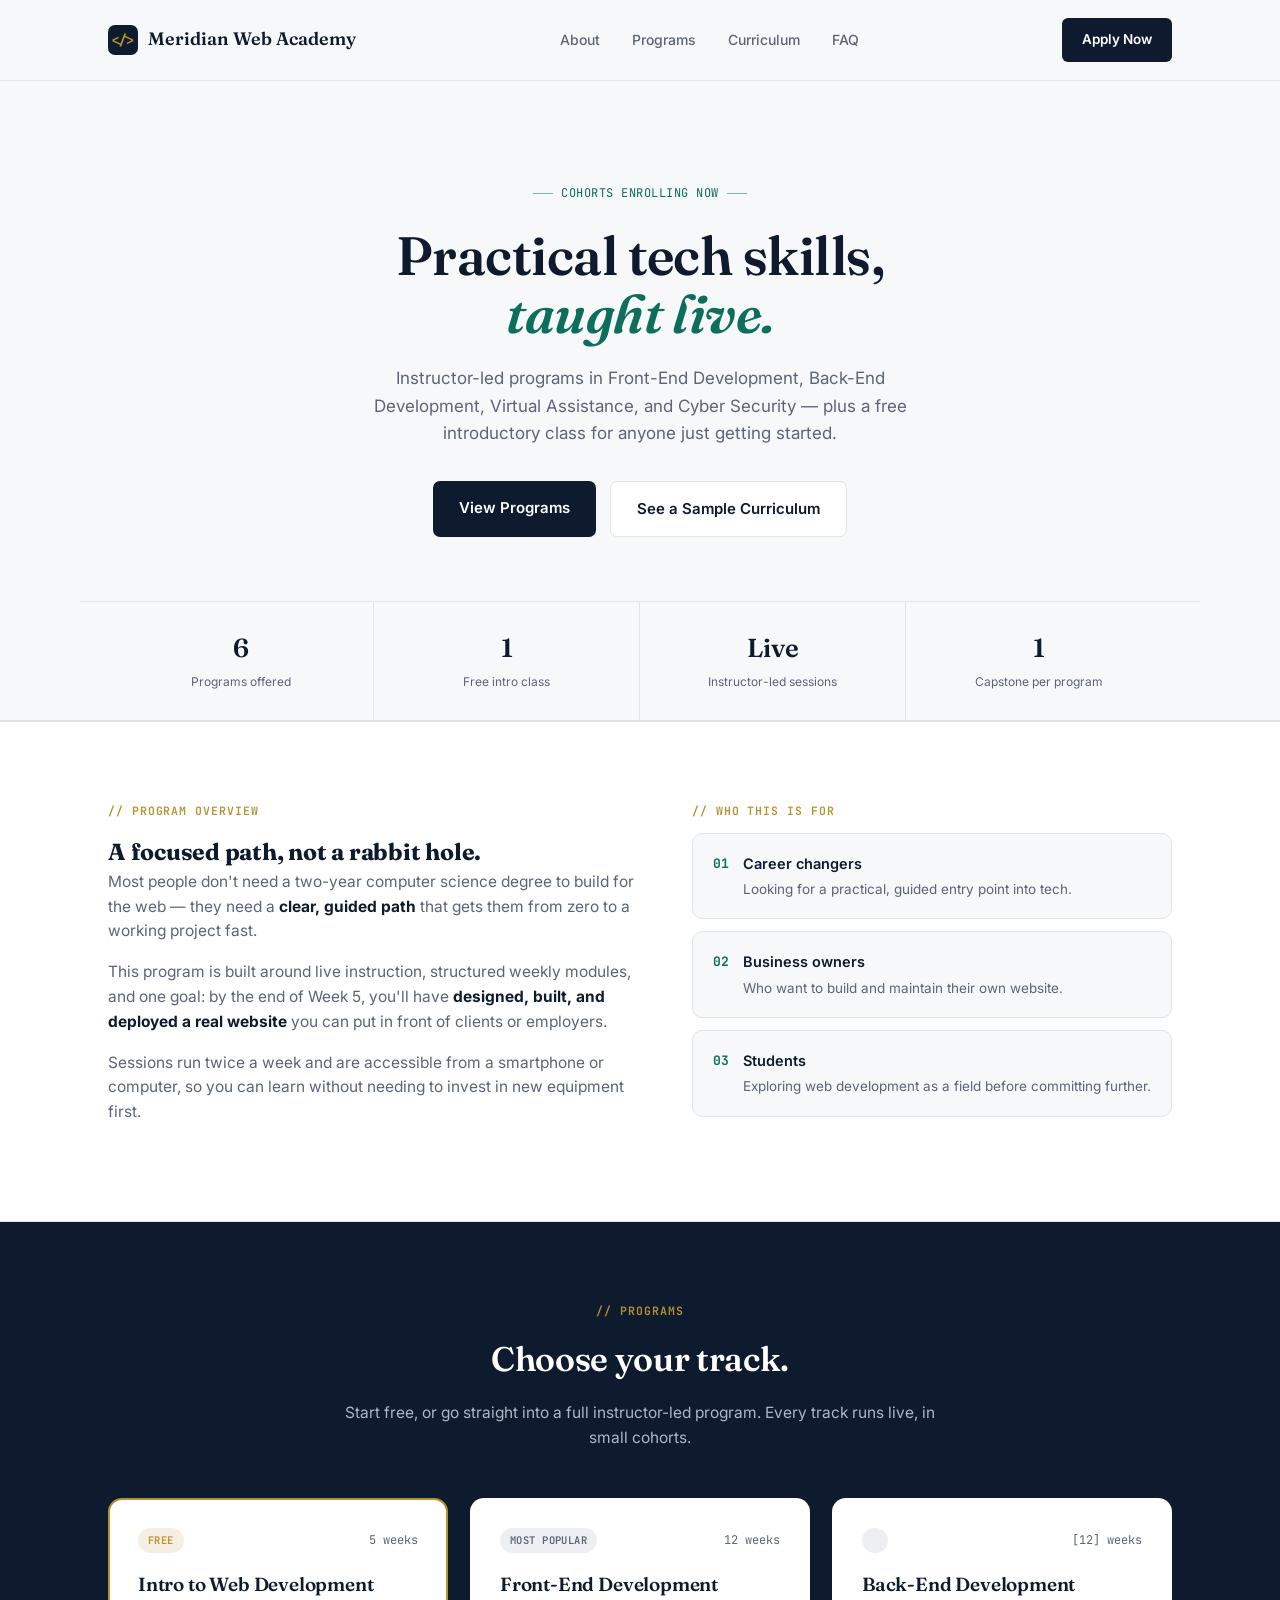
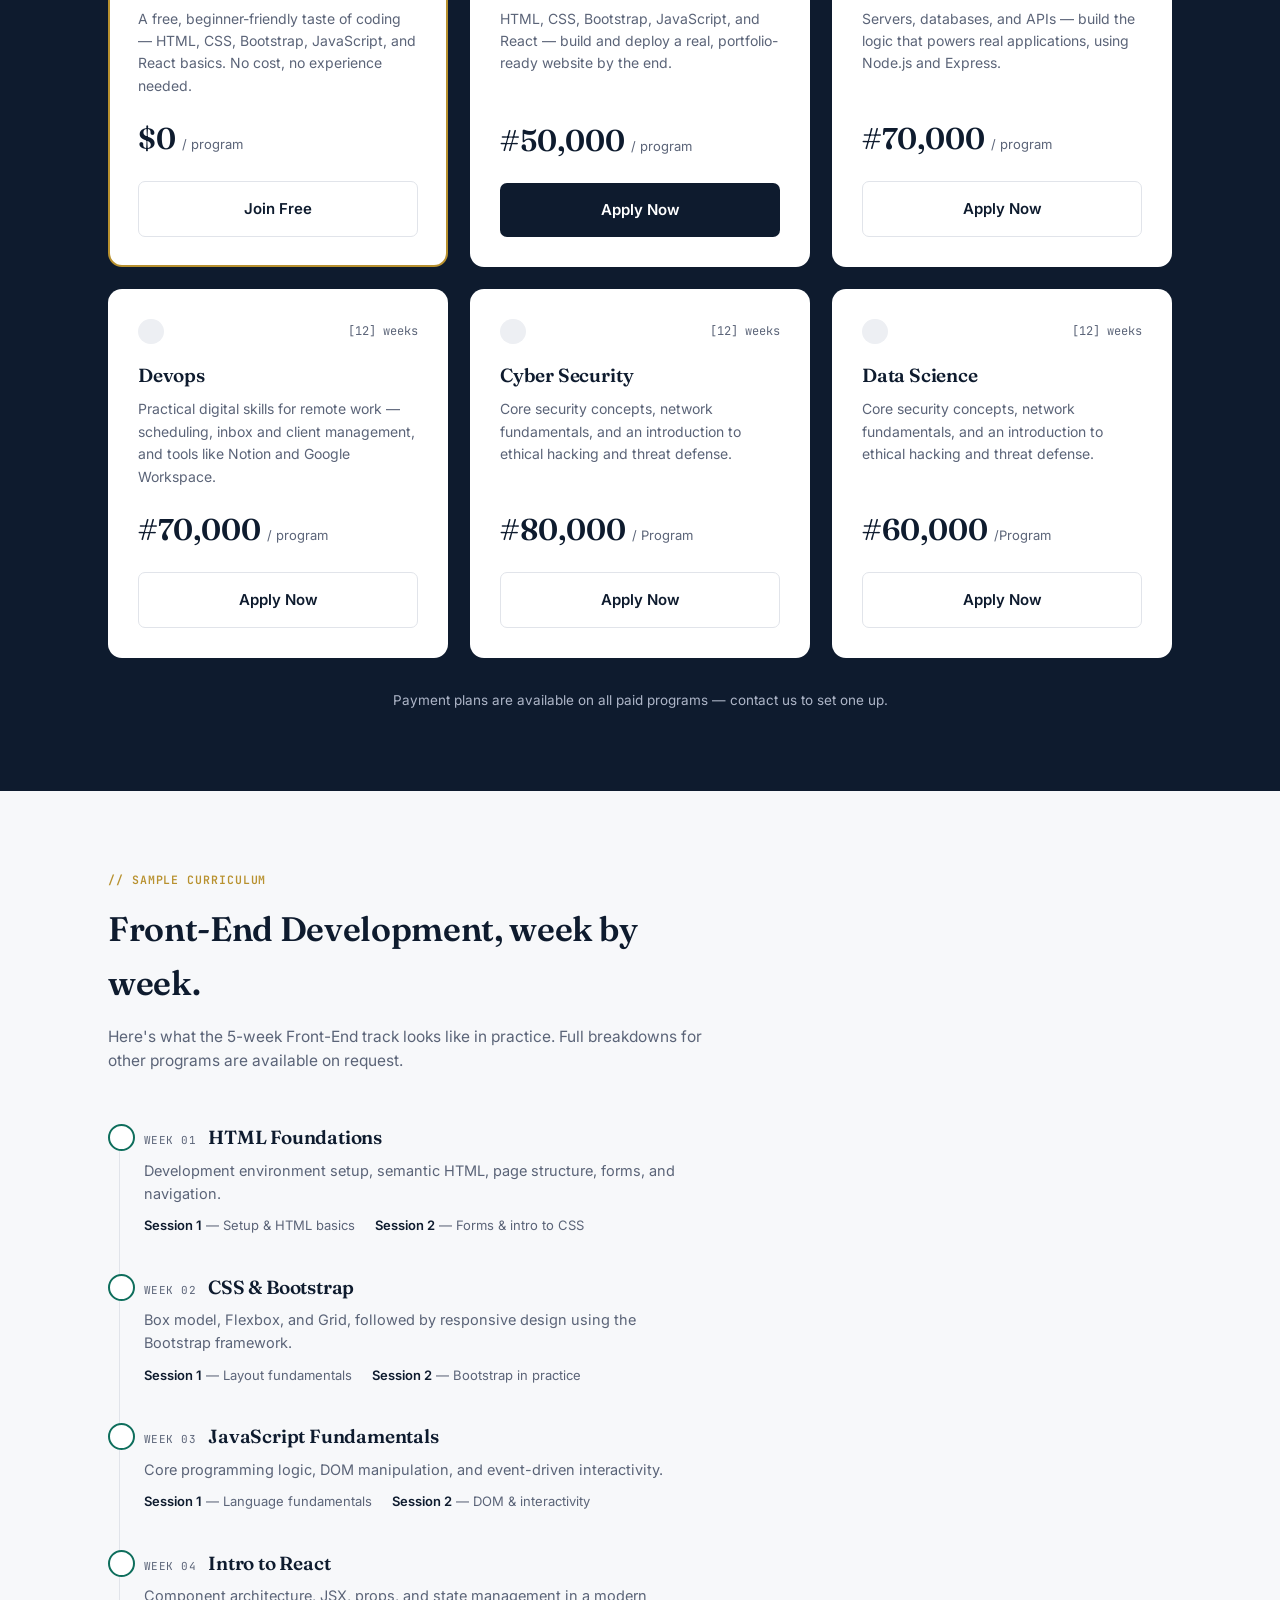
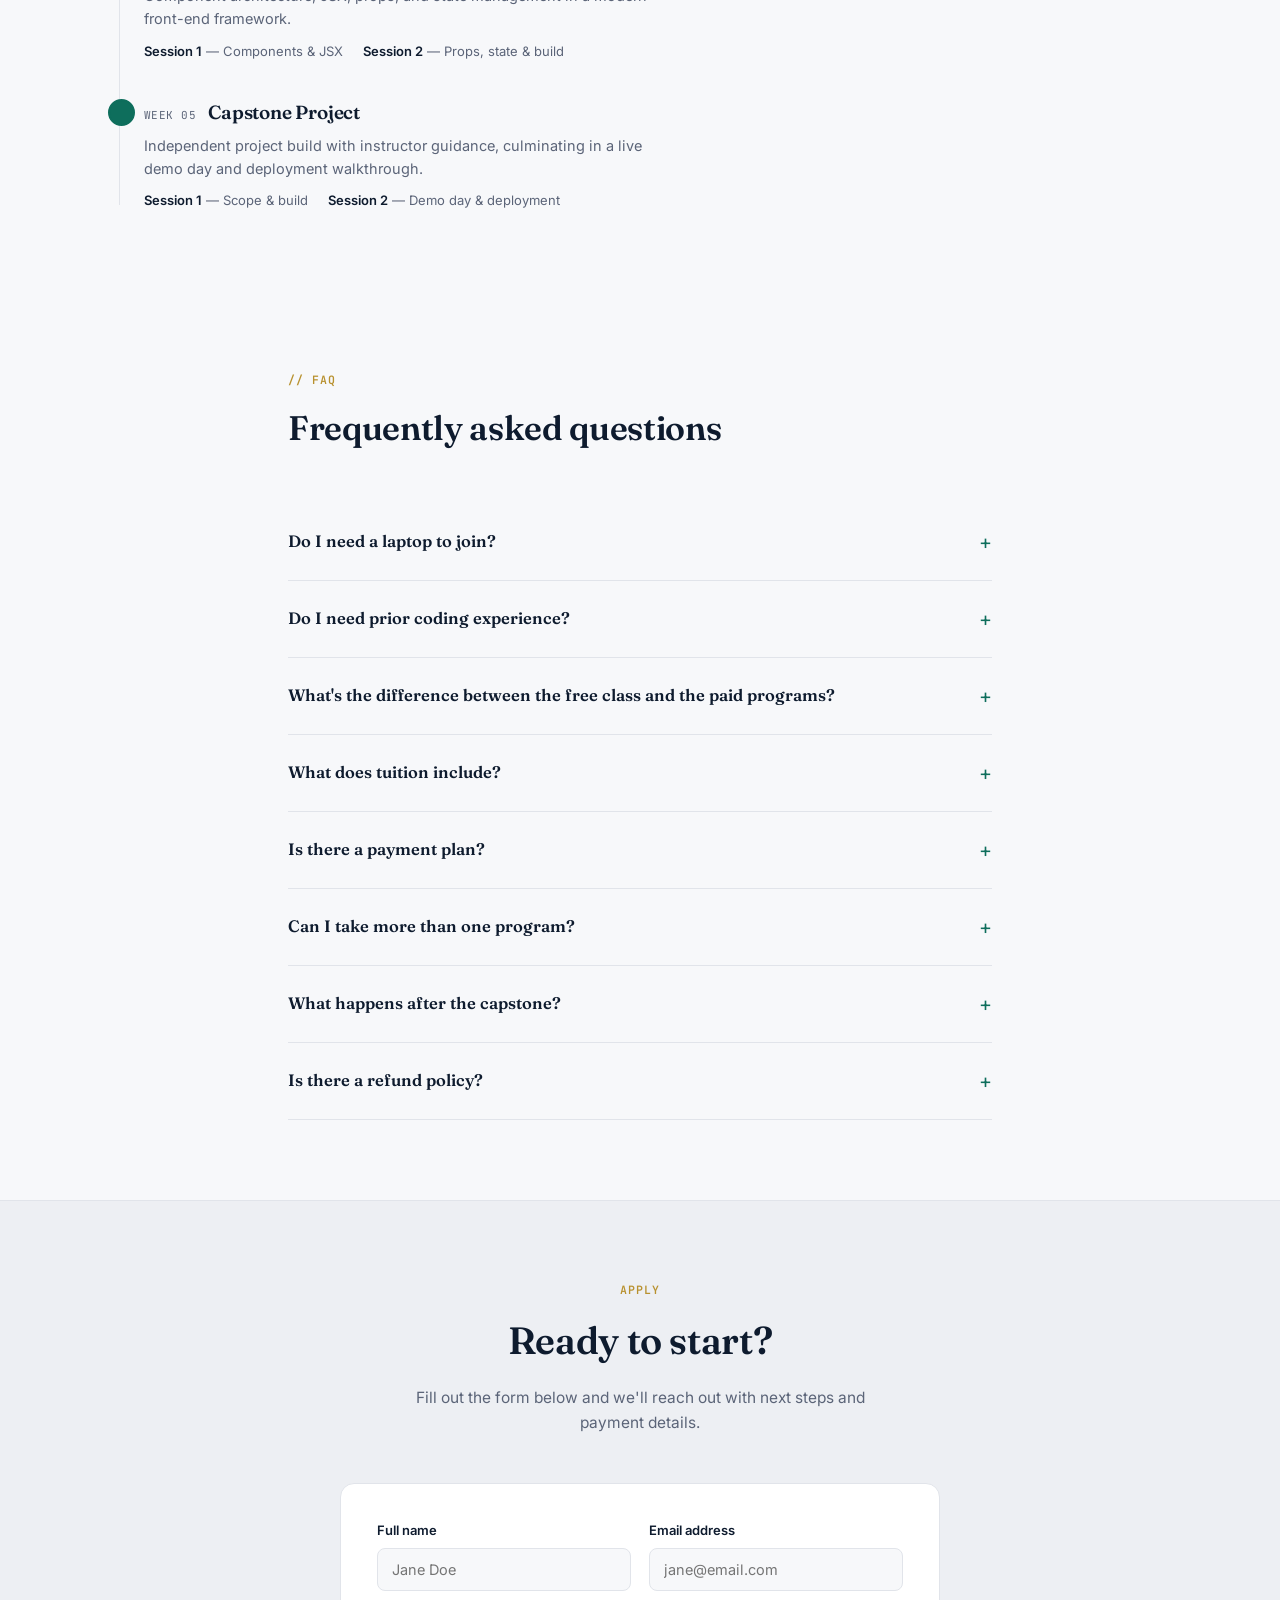
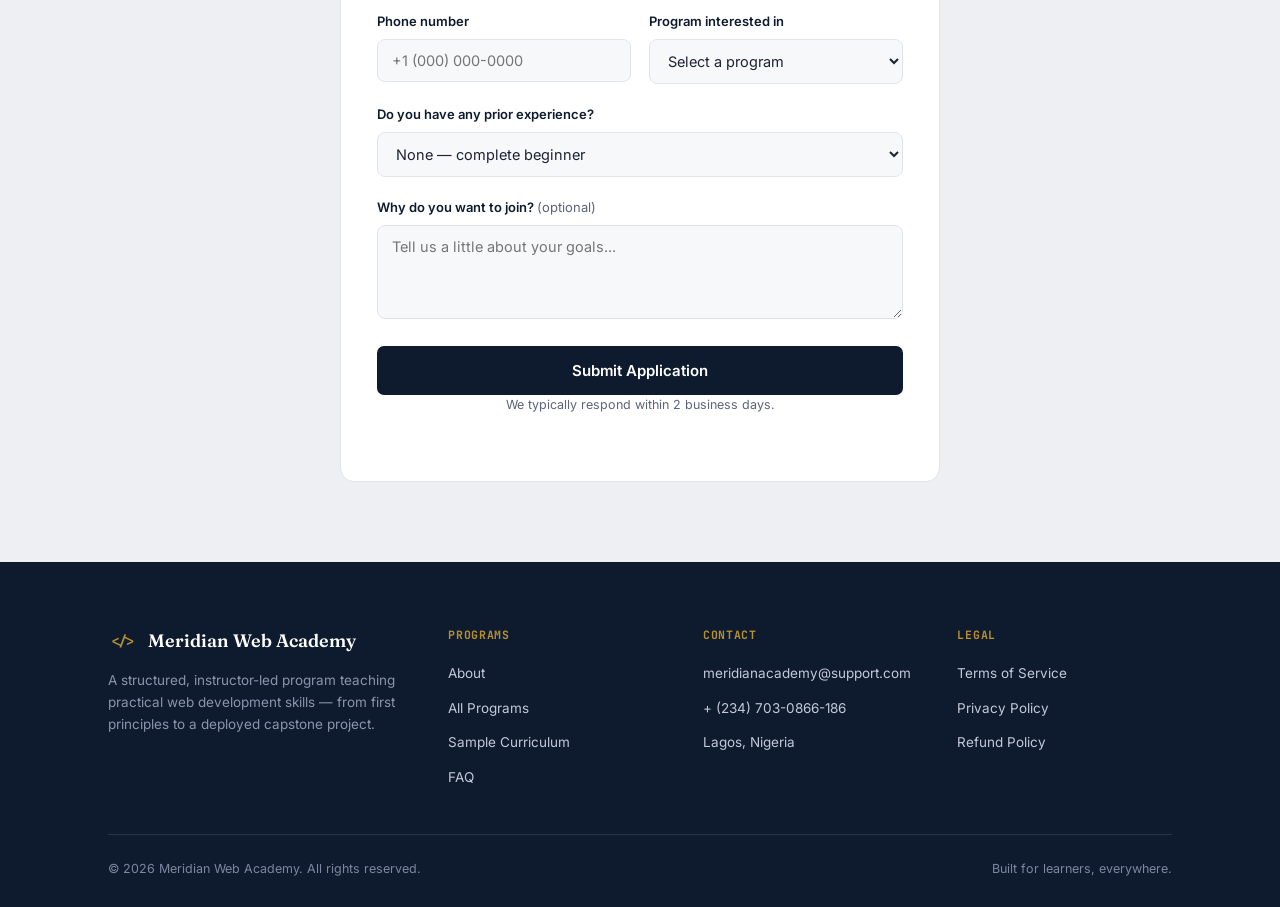
==== commit 15e28fce: "meridian web academy" ====
--- a/index.html
+++ b/index.html
@@ -240,65 +240,226 @@
 <section class="final-cta" id="enroll">
   <div class="wrap">
     <div class="section-head center">
-      <div class="kicker">// apply</div>
+      <div class="kicker"> apply</div>
       <h2>Ready to start?</h2>
-      <p>Fill out the form below and we'll reach out with next steps and payment details.</p>
+      <p>
+        Fill out the form below and we'll reach out with next steps and payment details.
+      </p>
     </div>
 
     <form
       class="apply-form"
-      action="https://formspree.io/f/YOUR_FORM_ID"
-      method="POST"
+      id="applicationForm"
     >
+
       <div class="form-row">
         <div class="form-group">
           <label for="fullName">Full name</label>
-          <input type="text" id="fullName" name="fullName" required placeholder="Jane Doe">
-        </div>
+          <input
+            type="text"
+            id="fullName"
+            name="fullName"
+            required
+            placeholder="Jane Doe"
+          >
+        </div>
+
         <div class="form-group">
           <label for="email">Email address</label>
-          <input type="email" id="email" name="email" required placeholder="jane@email.com">
-        </div>
-      </div>
+          <input
+            type="email"
+            id="email"
+            name="email"
+            required
+            placeholder="jane@email.com"
+          >
+        </div>
+      </div>
+
 
       <div class="form-row">
         <div class="form-group">
           <label for="phone">Phone number</label>
-          <input type="tel" id="phone" name="phone" placeholder="+1 (000) 000-0000">
-        </div>
+          <input
+            type="tel"
+            id="phone"
+            name="phone"
+            placeholder="+1 (000) 000-0000"
+          >
+        </div>
+
         <div class="form-group">
           <label for="program">Program interested in</label>
-          <select id="program" name="program" required>
-            <option value="" disabled selected>Select a program</option>
-            <option value="Free Intro to Web Development">Free Intro to Web Development</option>
-            <option value="Front-End Development">Front-End Development</option>
-            <option value="Back-End Development">Back-End Development</option>
-            <option value="Virtual Assistant">Virtual Assistant</option>
-            <option value="Cyber Security">Cyber Security</option>
+
+          <select
+            id="program"
+            name="program"
+            required
+          >
+            <option value="" disabled selected>
+              Select a program
+            </option>
+
+            <option value="Free Intro to Web Development">
+              Free Intro to Web Development
+            </option>
+
+            <option value="Front-End Development">
+              Front-End Development
+            </option>
+
+            <option value="Back-End Development">
+              Back-End Development
+            </option>
+
+            <option value="Virtual Assistant">
+              Virtual Assistant
+            </option>
+
+            <option value="Cyber Security">
+              Cyber Security
+            </option>
           </select>
         </div>
       </div>
 
+
       <div class="form-group">
-        <label for="experience">Do you have any prior experience?</label>
-        <select id="experience" name="experience">
-          <option value="None">None — complete beginner</option>
-          <option value="Some">Some — self-taught or dabbled</option>
-          <option value="Experienced">Experienced — looking to sharpen skills</option>
+        <label for="experience">
+          Do you have any prior experience?
+        </label>
+
+        <select
+          id="experience"
+          name="experience"
+        >
+          <option value="None">
+            None — complete beginner
+          </option>
+
+          <option value="Some">
+            Some — self-taught or dabbled
+          </option>
+
+          <option value="Experienced">
+            Experienced — looking to sharpen skills
+          </option>
         </select>
       </div>
 
+
       <div class="form-group">
-        <label for="message">Why do you want to join? <span class="optional">(optional)</span></label>
-        <textarea id="message" name="message" rows="4" placeholder="Tell us a little about your goals..."></textarea>
-      </div>
-
-      <button type="submit" class="btn-primary full">Submit Application</button>
-      <p class="form-note">We typically respond within 2 business days.</p>
+        <label for="message">
+          Why do you want to join?
+          <span class="optional">(optional)</span>
+        </label>
+
+        <textarea
+          id="message"
+          name="message"
+          rows="4"
+          placeholder="Tell us a little about your goals..."
+        ></textarea>
+      </div>
+
+
+      <button
+        type="submit"
+        class="btn-primary full"
+        id="submitButton"
+      >
+        Submit Application
+      </button>
+
+      <p class="form-note">
+        We typically respond within 2 business days.
+      </p>
+
+      <!-- Success/Error message -->
+      <div
+        id="formMessage"
+        class="form-message"
+        style="display: none;"
+      ></div>
+
     </form>
   </div>
 </section>
 
+
+<script>
+  const form = document.getElementById("applicationForm");
+  const submitButton = document.getElementById("submitButton");
+  const formMessage = document.getElementById("formMessage");
+
+  /*
+    IMPORTANT:
+    Replace this URL with the Web App URL
+    you received from Google Apps Script.
+  */
+  const GOOGLE_SCRIPT_URL =
+    "https://script.google.com/macros/s/YOUR_SCRIPT_ID/exec";
+
+
+  form.addEventListener("submit", async function (event) {
+    event.preventDefault();
+
+    // Disable button while submitting
+    submitButton.disabled = true;
+    submitButton.textContent = "Submitting...";
+
+    // Hide previous message
+    formMessage.style.display = "none";
+    formMessage.textContent = "";
+
+
+    // Collect all form fields
+    const formData = new FormData(form);
+
+
+    try {
+
+      await fetch(GOOGLE_SCRIPT_URL, {
+        method: "POST",
+        body: formData,
+        mode: "no-cors"
+      });
+
+
+      /*
+        Google Apps Script receives the data
+        and adds it to your Google Sheet.
+      */
+
+      formMessage.textContent =
+        "Application submitted successfully! We'll get back to you within 2 business days.";
+
+      formMessage.style.display = "block";
+      formMessage.style.color = "green";
+
+
+      // Clear the form
+      form.reset();
+
+
+    } catch (error) {
+
+      console.error("Form submission error:", error);
+
+      formMessage.textContent =
+        "Something went wrong. Please try again.";
+
+      formMessage.style.display = "block";
+      formMessage.style.color = "red";
+
+    }
+
+
+    // Re-enable button
+    submitButton.disabled = false;
+    submitButton.textContent = "Submit Application";
+  });
+</script>
 <footer>
   <div class="wrap">
     <div class="footer-grid">
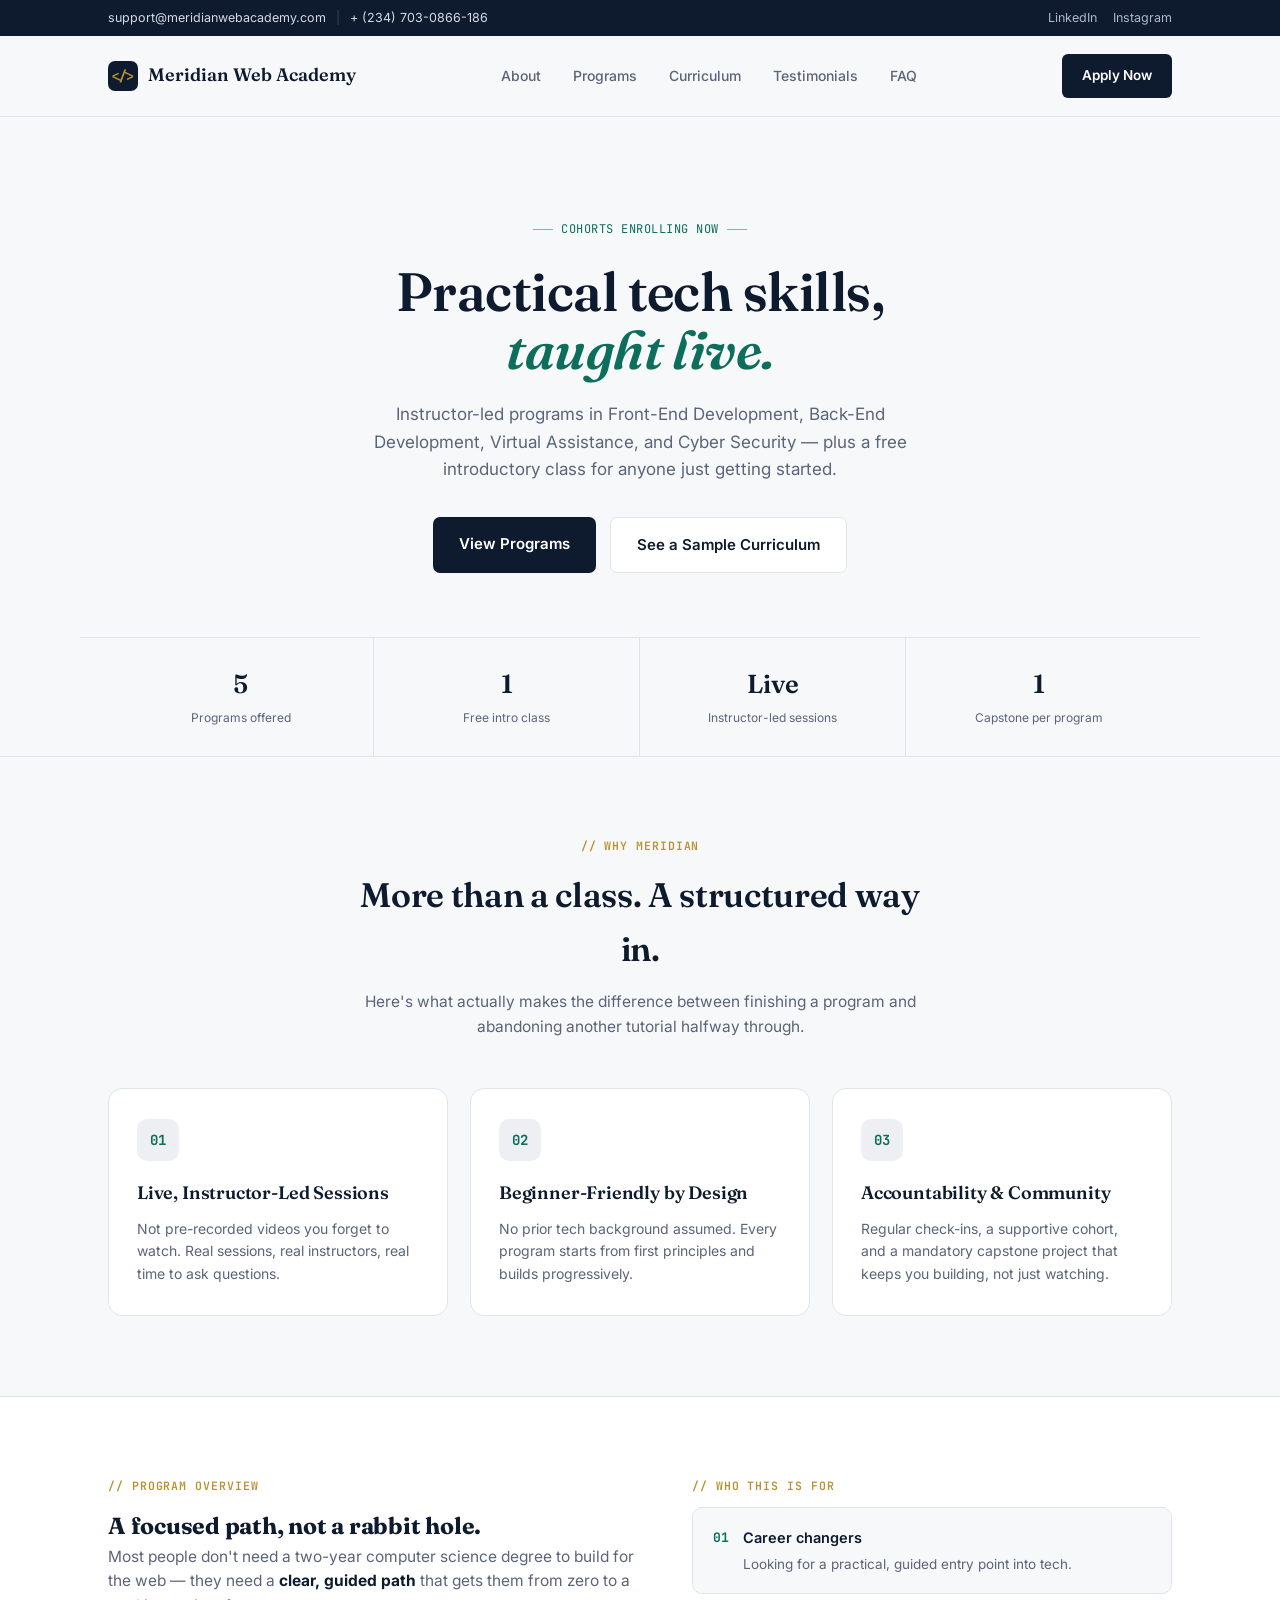
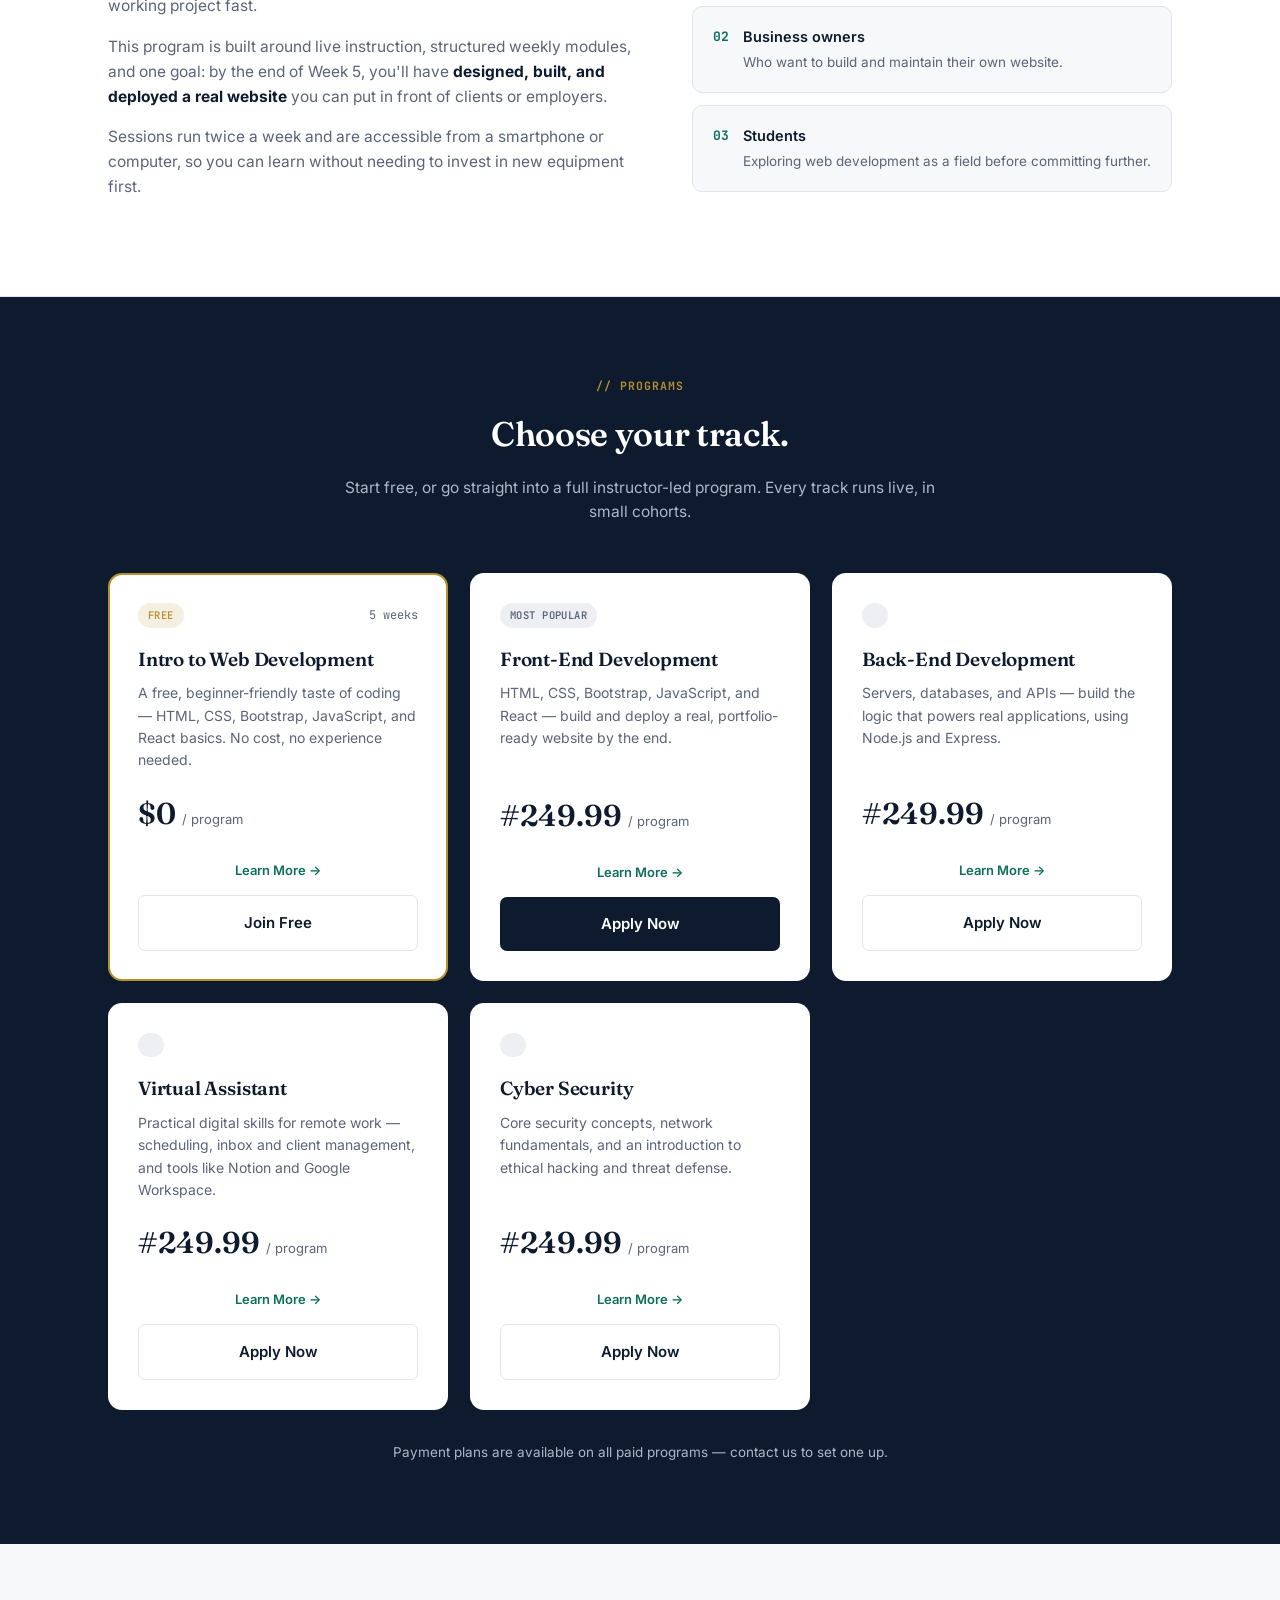
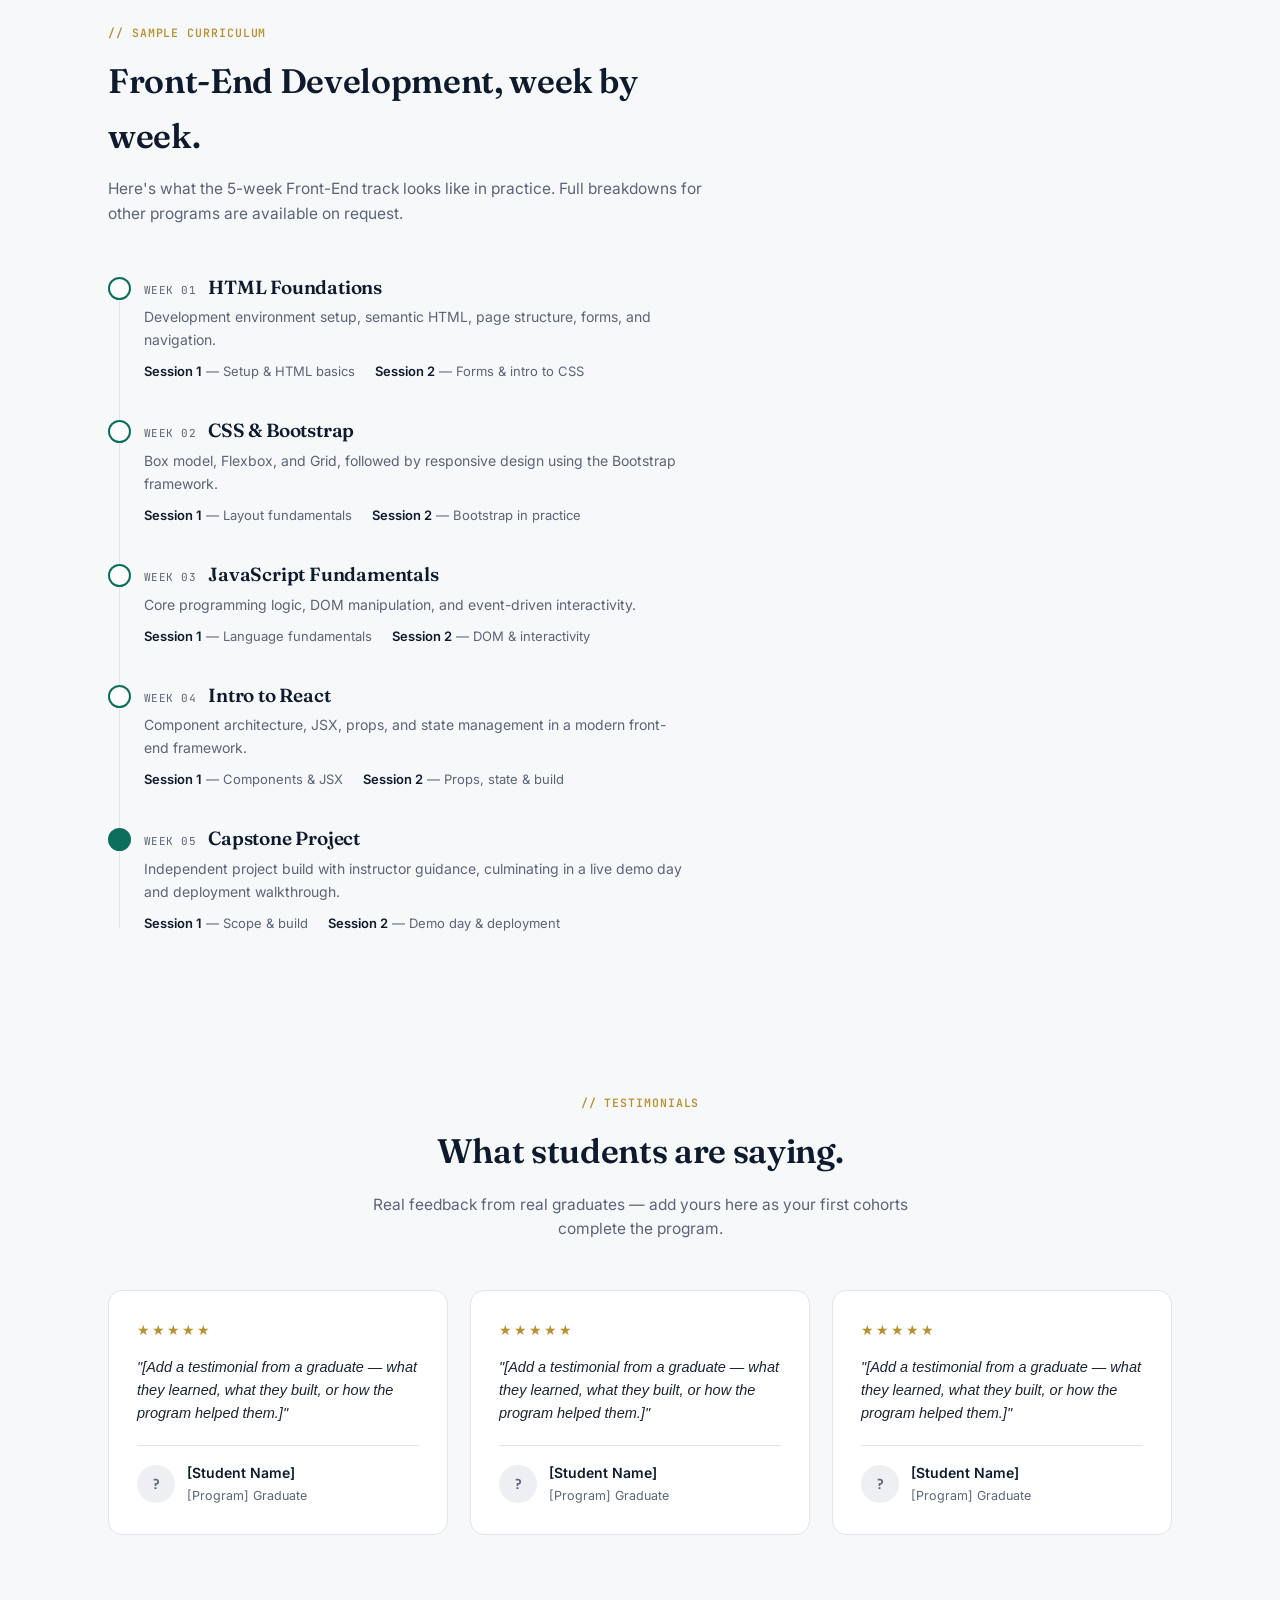
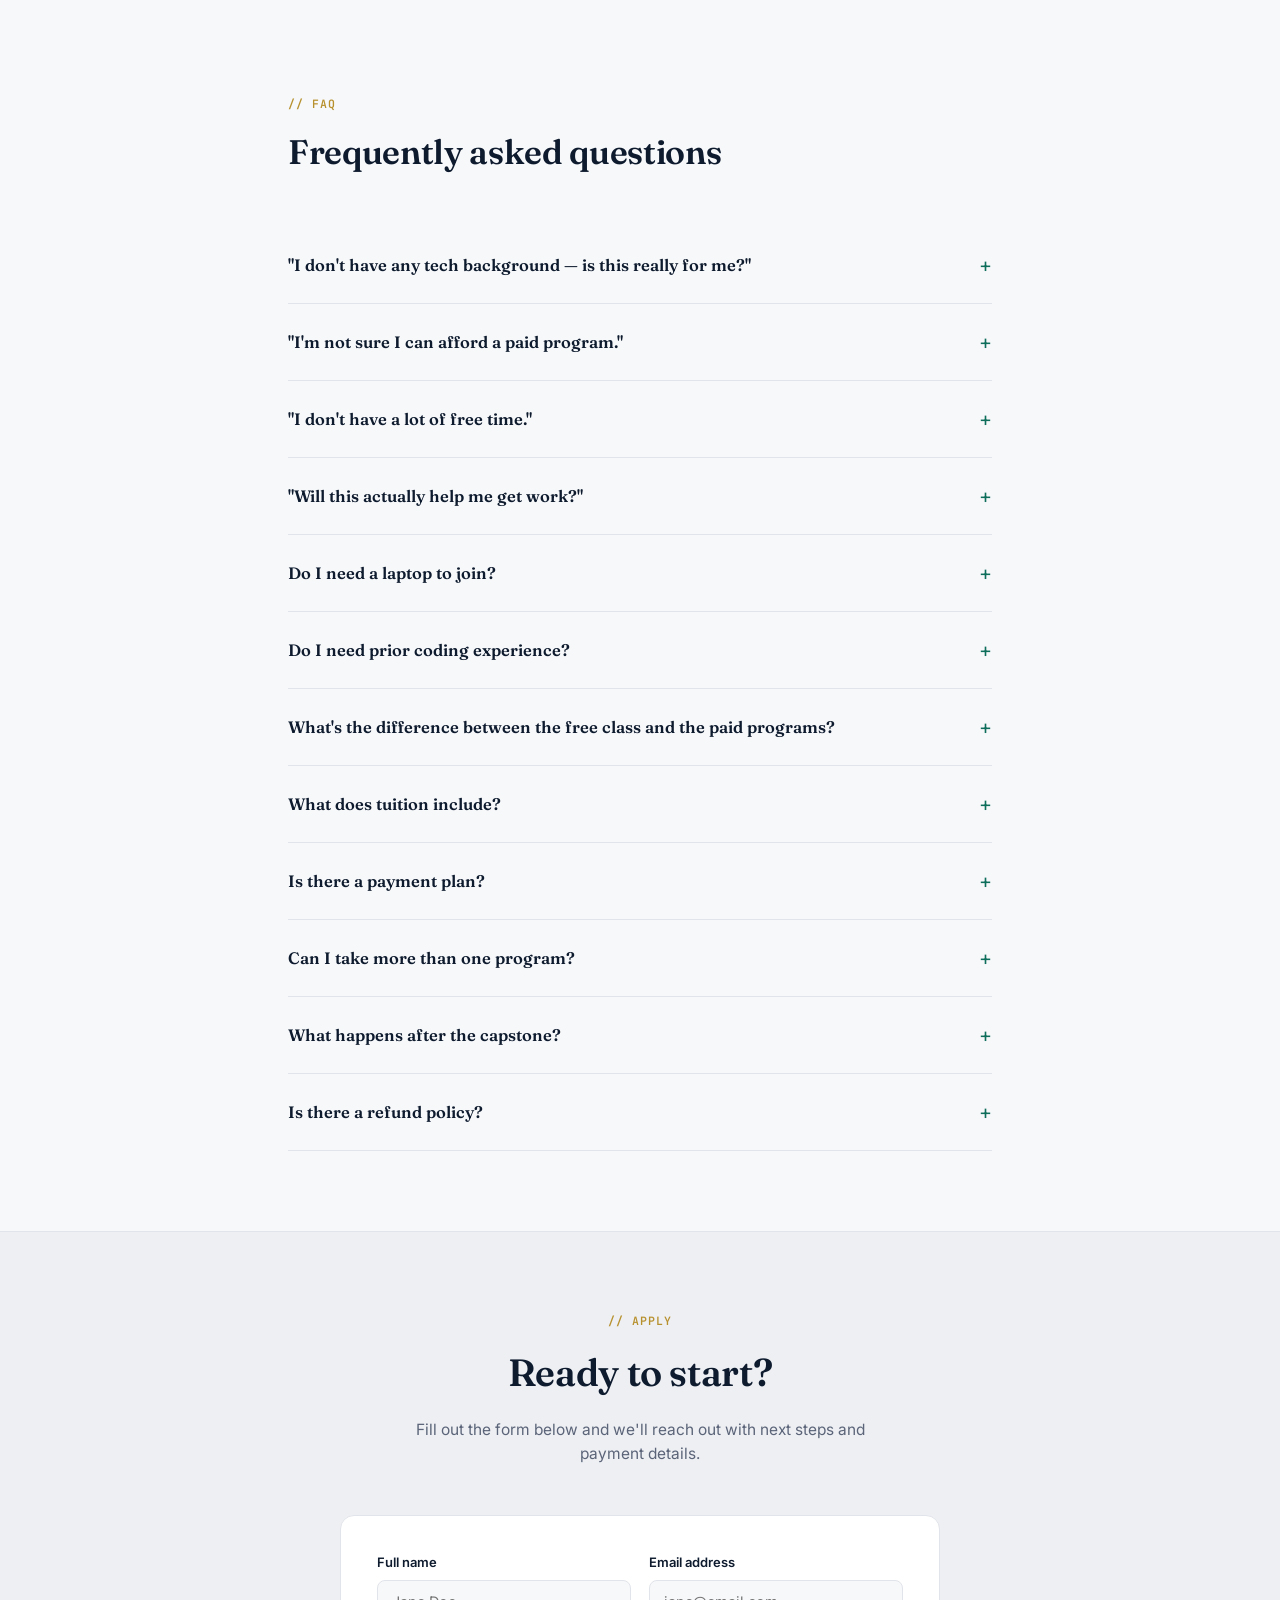
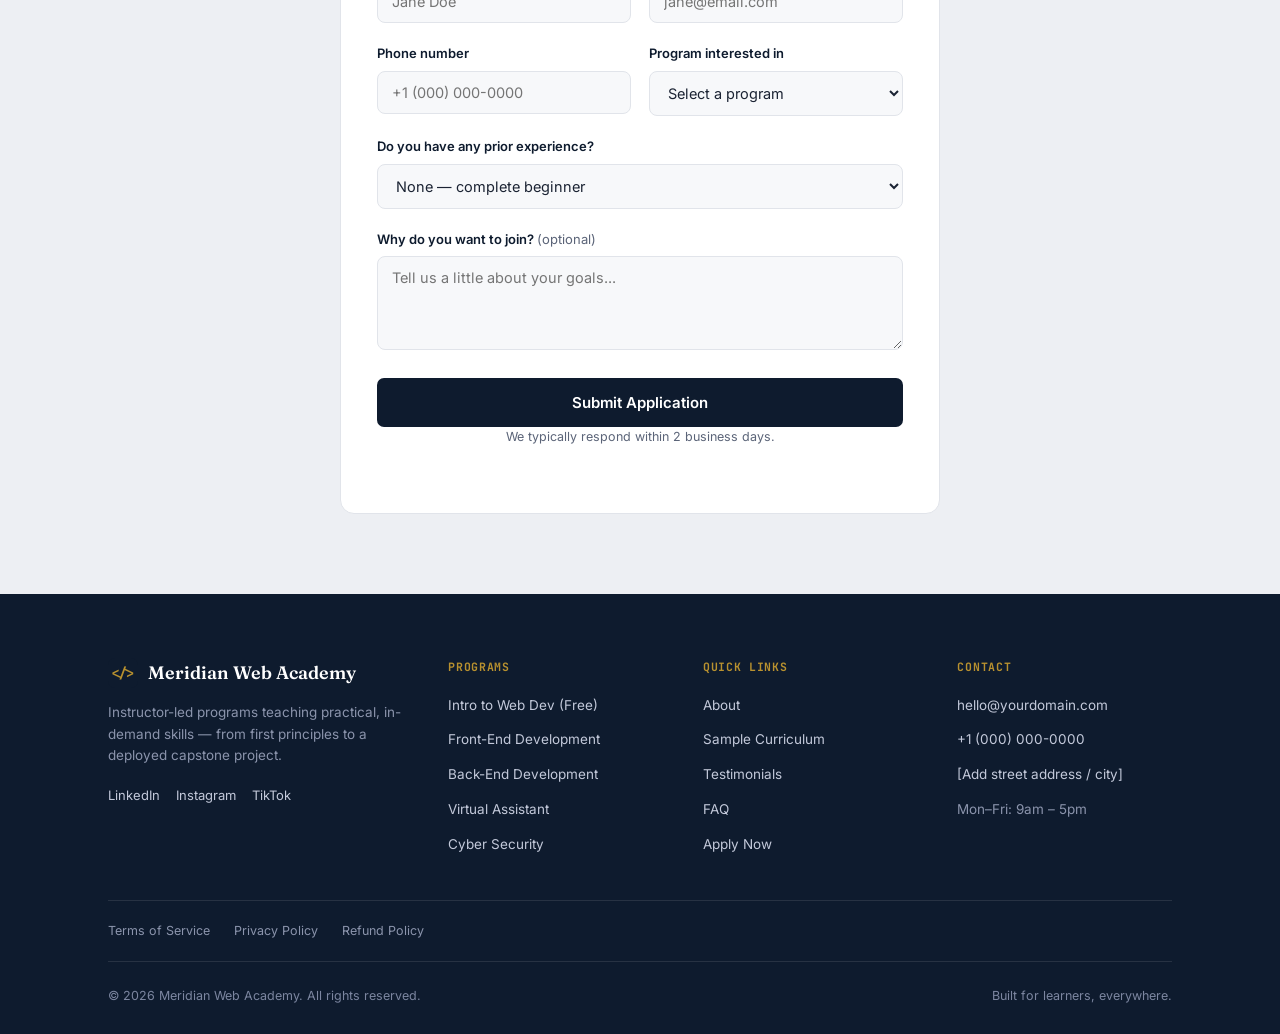
==== commit faec6635: "meridian web academy" ====
--- a/index.html
+++ b/index.html
@@ -13,12 +13,26 @@
 <body>
 
 <header>
+  <div class="topbar">
+    <div class="wrap topbar-inner">
+      <div class="topbar-contact">
+        <a href="mailto:hello@yourdomain.com">support@meridianwebacademy.com</a>
+        <span class="divider">|</span>
+        <a href="tel:+10000000000">+ (234) 703-0866-186</a>
+      </div>
+      <div class="topbar-social">
+        <a href="#">LinkedIn</a>
+        <a href="#">Instagram</a>
+      </div>
+    </div>
+  </div>
   <nav class="nav wrap">
     <div class="logo"><span class="mark mono">&lt;/&gt;</span>Meridian Web Academy</div>
     <div class="nav-links">
       <a href="#about">About</a>
       <a href="#programs">Programs</a>
       <a href="#curriculum">Curriculum</a>
+      <a href="#testimonials">Testimonials</a>
       <a href="#faq">FAQ</a>
     </div>
     <a href="#enroll" class="nav-cta">Apply Now</a>
@@ -41,10 +55,38 @@
   </div>
 
   <div class="wrap stat-bar">
-    <div><b>6</b><span>Programs offered</span></div>
+    <div><b>5</b><span>Programs offered</span></div>
     <div><b>1</b><span>Free intro class</span></div>
     <div><b>Live</b><span>Instructor-led sessions</span></div>
     <div><b>1</b><span>Capstone per program</span></div>
+  </div>
+</section>
+
+<section class="why" id="why">
+  <div class="wrap">
+    <div class="section-head center">
+      <div class="kicker">// why meridian</div>
+      <h2>More than a class. A structured way in.</h2>
+      <p>Here's what actually makes the difference between finishing a program and abandoning another tutorial halfway through.</p>
+    </div>
+
+    <div class="why-grid">
+      <div class="why-card">
+        <div class="why-icon mono">01</div>
+        <h3>Live, Instructor-Led Sessions</h3>
+        <p>Not pre-recorded videos you forget to watch. Real sessions, real instructors, real time to ask questions.</p>
+      </div>
+      <div class="why-card">
+        <div class="why-icon mono">02</div>
+        <h3>Beginner-Friendly by Design</h3>
+        <p>No prior tech background assumed. Every program starts from first principles and builds progressively.</p>
+      </div>
+      <div class="why-card">
+        <div class="why-icon mono">03</div>
+        <h3>Accountability &amp; Community</h3>
+        <p>Regular check-ins, a supportive cohort, and a mandatory capstone project that keeps you building, not just watching.</p>
+      </div>
+    </div>
   </div>
 </section>
 
@@ -93,62 +135,66 @@
         <h3>Intro to Web Development</h3>
         <p>A free, beginner-friendly taste of coding — HTML, CSS, Bootstrap, JavaScript, and React basics. No cost, no experience needed.</p>
         <div class="program-price">$0 <span>/ program</span></div>
-        <a href="#enroll" class="btn-ghost full">Join Free</a>
+        <div class="program-actions">
+          <a href="intro-to-web-development.html" class="link-more">Learn More →</a>
+          <a href="#enroll" class="btn-ghost full">Join Free</a>
+        </div>
       </div>
 
       <div class="program-card">
         <div class="program-top">
           <span class="badge">Most popular</span>
-          <span class="duration mono">12 weeks</span>
+          <span class="duration mono"></span>
         </div>
         <h3>Front-End Development</h3>
         <p>HTML, CSS, Bootstrap, JavaScript, and React — build and deploy a real, portfolio-ready website by the end.</p>
-        <div class="program-price">#50,000 <span>/ program</span></div>
-        <a href="#enroll" class="btn-primary full">Apply Now</a>
+        <div class="program-price">#249.99 <span>/ program</span></div>
+        <div class="program-actions">
+          <a href="frontend-development.html" class="link-more">Learn More →</a>
+          <a href="#enroll" class="btn-primary full">Apply Now</a>
+        </div>
       </div>
 
       <div class="program-card">
         <div class="program-top">
           <span class="badge">&nbsp;</span>
-          <span class="duration mono">[12] weeks</span>
+          <span class="duration mono"></span>
         </div>
         <h3>Back-End Development</h3>
         <p>Servers, databases, and APIs — build the logic that powers real applications, using Node.js and Express.</p>
-        <div class="program-price">#70,000 <span>/ program</span></div>
-        <a href="#enroll" class="btn-ghost full">Apply Now</a>
+        <div class="program-price">#249.99 <span>/ program</span></div>
+        <div class="program-actions">
+          <a href="backend-development.html" class="link-more">Learn More →</a>
+          <a href="#enroll" class="btn-ghost full">Apply Now</a>
+        </div>
       </div>
 
       <div class="program-card">
         <div class="program-top">
           <span class="badge">&nbsp;</span>
-          <span class="duration mono">[12] weeks</span>
-        </div>
-        <h3>Devops</h3>
+          <span class="duration mono"></span>
+        </div>
+        <h3>Virtual Assistant</h3>
         <p>Practical digital skills for remote work — scheduling, inbox and client management, and tools like Notion and Google Workspace.</p>
-        <div class="program-price">#70,000 <span>/ program</span></div>
-        <a href="#enroll" class="btn-ghost full">Apply Now</a>
+        <div class="program-price">#249.99 <span>/ program</span></div>
+        <div class="program-actions">
+          <a href="virtual-assistant.html" class="link-more">Learn More →</a>
+          <a href="#enroll" class="btn-ghost full">Apply Now</a>
+        </div>
       </div>
 
       <div class="program-card">
         <div class="program-top">
           <span class="badge">&nbsp;</span>
-          <span class="duration mono">[12] weeks</span>
+          <span class="duration mono"></span>
         </div>
         <h3>Cyber Security</h3>
         <p>Core security concepts, network fundamentals, and an introduction to ethical hacking and threat defense.</p>
-        <div class="program-price">#80,000 <span>/ Program</span></div>
-        <a href="#enroll" class="btn-ghost full">Apply Now</a>
-      </div>
-
-      <div class="program-card">
-        <div class="program-top">
-          <span class="badge">&nbsp;</span>
-          <span class="duration mono">[12] weeks</span>
-        </div>
-        <h3>Data Science</h3>
-        <p>Core security concepts, network fundamentals, and an introduction to ethical hacking and threat defense.</p>
-        <div class="program-price">#60,000 <span>/Program </span></div>
-        <a href="#enroll" class="btn-ghost full">Apply Now</a>
+        <div class="program-price">#249.99 <span>/ program</span></div>
+        <div class="program-actions">
+          <a href="cyber-security.html" class="link-more">Learn More →</a>
+          <a href="#enroll" class="btn-ghost full">Apply Now</a>
+        </div>
       </div>
 
     </div>
@@ -195,6 +241,43 @@
   </div>
 </section>
 
+<section id="testimonials">
+  <div class="wrap">
+    <div class="section-head center">
+      <div class="kicker">// testimonials</div>
+      <h2>What students are saying.</h2>
+      <p>Real feedback from real graduates — add yours here as your first cohorts complete the program.</p>
+    </div>
+
+    <div class="testimonials-grid">
+      <div class="testimonial-card">
+        <div class="stars mono">★★★★★</div>
+        <p class="quote">"[Add a testimonial from a graduate — what they learned, what they built, or how the program helped them.]"</p>
+        <div class="testimonial-who">
+          <div class="avatar mono">?</div>
+          <div><div class="t-name">[Student Name]</div><div class="t-role">[Program] Graduate</div></div>
+        </div>
+      </div>
+      <div class="testimonial-card">
+        <div class="stars mono">★★★★★</div>
+        <p class="quote">"[Add a testimonial from a graduate — what they learned, what they built, or how the program helped them.]"</p>
+        <div class="testimonial-who">
+          <div class="avatar mono">?</div>
+          <div><div class="t-name">[Student Name]</div><div class="t-role">[Program] Graduate</div></div>
+        </div>
+      </div>
+      <div class="testimonial-card">
+        <div class="stars mono">★★★★★</div>
+        <p class="quote">"[Add a testimonial from a graduate — what they learned, what they built, or how the program helped them.]"</p>
+        <div class="testimonial-who">
+          <div class="avatar mono">?</div>
+          <div><div class="t-name">[Student Name]</div><div class="t-role">[Program] Graduate</div></div>
+        </div>
+      </div>
+    </div>
+  </div>
+</section>
+
 <section id="faq">
   <div class="wrap" style="max-width:760px;">
     <div class="section-head">
@@ -203,6 +286,22 @@
     </div>
 
     <details class="faq-item">
+      <summary>"I don't have any tech background — is this really for me?"</summary>
+      <p>Yes. Most students who join have zero prior experience. Every program is built to start from first principles in Week 1, so no background is assumed going in.</p>
+    </details>
+    <details class="faq-item">
+      <summary>"I'm not sure I can afford a paid program."</summary>
+      <p>Start with the free Intro to Web Development class at no cost. If you decide to continue into a paid program afterward, payment plans are available so you're not paying the full amount upfront.</p>
+    </details>
+    <details class="faq-item">
+      <summary>"I don't have a lot of free time."</summary>
+      <p>Each program runs just two live sessions a week, so it's designed to fit around a job, school, or other commitments rather than replace your schedule entirely.</p>
+    </details>
+    <details class="faq-item">
+      <summary>"Will this actually help me get work?"</summary>
+      <p>Every program ends with a real capstone project you build yourself — something you can show in a portfolio, job application, or client pitch. We don't guarantee job placement, but we do guarantee you leave with tangible proof of what you can do.</p>
+    </details>
+    <details class="faq-item">
       <summary>Do I need a laptop to join?</summary>
       <p>No. The curriculum is designed to be followed from a smartphone, though a computer makes writing code more comfortable if you have access to one.</p>
     </details>
@@ -240,7 +339,7 @@
 <section class="final-cta" id="enroll">
   <div class="wrap">
     <div class="section-head center">
-      <div class="kicker"> apply</div>
+      <div class="kicker">// apply</div>
       <h2>Ready to start?</h2>
       <p>
         Fill out the form below and we'll reach out with next steps and payment details.
@@ -465,32 +564,48 @@
     <div class="footer-grid">
       <div class="footer-brand">
         <div class="logo"><span class="mark mono">&lt;/&gt;</span>Meridian Web Academy</div>
-        <p>A structured, instructor-led program teaching practical web development skills — from first principles to a deployed capstone project.</p>
+        <p>Instructor-led programs teaching practical, in-demand skills — from first principles to a deployed capstone project.</p>
+        <div class="footer-social">
+          <a href="#">LinkedIn</a>
+          <a href="#">Instagram</a>
+          <a href="#">TikTok</a>
+        </div>
       </div>
       <div class="footer-col">
         <h4>Programs</h4>
         <ul>
+          <li><a href="#programs">Intro to Web Dev (Free)</a></li>
+          <li><a href="#programs">Front-End Development</a></li>
+          <li><a href="#programs">Back-End Development</a></li>
+          <li><a href="#programs">Virtual Assistant</a></li>
+          <li><a href="#programs">Cyber Security</a></li>
+        </ul>
+      </div>
+      <div class="footer-col">
+        <h4>Quick Links</h4>
+        <ul>
           <li><a href="#about">About</a></li>
-          <li><a href="#programs">All Programs</a></li>
           <li><a href="#curriculum">Sample Curriculum</a></li>
+          <li><a href="#testimonials">Testimonials</a></li>
           <li><a href="#faq">FAQ</a></li>
+          <li><a href="#enroll">Apply Now</a></li>
         </ul>
       </div>
       <div class="footer-col">
         <h4>Contact</h4>
         <ul>
-          <li><a href="mailto:hello@yourdomain.com">meridianacademy@support.com</a></li>
-          <li><a href="tel:+10000000000">+ (234) 703-0866-186</a></li>
-          <li><a href="#">Lagos, Nigeria</a></li>
+          <li><a href="mailto:hello@yourdomain.com">hello@yourdomain.com</a></li>
+          <li><a href="tel:+10000000000">+1 (000) 000-0000</a></li>
+          <li><a href="#">[Add street address / city]</a></li>
+          <li><span class="footer-hours">Mon–Fri: 9am – 5pm</span></li>
         </ul>
       </div>
-      <div class="footer-col">
-        <h4>Legal</h4>
-        <ul>
-          <li><a href="#">Terms of Service</a></li>
-          <li><a href="#">Privacy Policy</a></li>
-          <li><a href="#">Refund Policy</a></li>
-        </ul>
+    </div>
+    <div class="footer-legal-row">
+      <div class="footer-col legal">
+        <a href="#">Terms of Service</a>
+        <a href="#">Privacy Policy</a>
+        <a href="#">Refund Policy</a>
       </div>
     </div>
     <div class="footer-bottom">
--- a/css/styles.css
+++ b/css/styles.css
@@ -31,11 +31,27 @@
   /* ===== HEADER ===== */
   header{
     position:sticky; top:0; z-index:60;
-    background:rgba(247,248,250,0.92);
-    backdrop-filter:blur(10px);
+    background:var(--paper);
     border-bottom:1px solid var(--line);
   }
-  .nav{display:flex; align-items:center; justify-content:space-between; padding:18px 28px;}
+  .topbar{ background:var(--navy); }
+  .topbar-inner{
+    display:flex; align-items:center; justify-content:space-between;
+    padding:8px 28px; font-size:12.5px; color:#AEB6C8;
+  }
+  .topbar-contact{ display:flex; align-items:center; gap:10px; }
+  .topbar-contact a{ color:#D5DAE5; }
+  .topbar-contact a:hover{ color:var(--gold); }
+  .topbar .divider{ color:#3A4258; }
+  .topbar-social{ display:flex; gap:16px; }
+  .topbar-social a{ color:#AEB6C8; }
+  .topbar-social a:hover{ color:var(--gold); }
+  @media (max-width:640px){ .topbar-social{ display:none; } }
+
+  .nav{
+    display:flex; align-items:center; justify-content:space-between; padding:18px 28px;
+    background:rgba(247,248,250,0.92); backdrop-filter:blur(10px);
+  }
   .logo{display:flex; align-items:center; gap:10px; font-family:'Fraunces',serif; font-weight:600; font-size:18px; color:var(--navy);}
   .logo .mark{
     width:30px; height:30px; border-radius:7px; background:var(--navy);
@@ -99,6 +115,20 @@
   }
   .section-head h2{font-size:clamp(26px,4vw,34px); font-weight:600; margin-bottom:14px;}
   .section-head p{color:var(--slate); font-size:15.5px;}
+
+  /* ===== WHY CHOOSE US ===== */
+  .why-grid{ display:grid; grid-template-columns:repeat(3,1fr); gap:22px; margin-top:44px; }
+  @media (max-width:820px){ .why-grid{ grid-template-columns:1fr; } }
+  .why-card{
+    background:var(--white); border:1px solid var(--line); border-radius:14px; padding:30px 28px;
+  }
+  .why-icon{
+    width:42px; height:42px; border-radius:10px; background:var(--paper-dim); color:var(--teal);
+    display:flex; align-items:center; justify-content:center; font-size:14px; font-weight:700;
+    margin-bottom:18px;
+  }
+  .why-card h3{ font-size:18px; font-weight:600; margin-bottom:10px; }
+  .why-card p{ font-size:14px; color:var(--slate); }
 
   /* ===== ABOUT / OUTCOMES ===== */
   .about{background:var(--white); border-top:1px solid var(--line); border-bottom:1px solid var(--line);}
@@ -117,29 +147,241 @@
   .outcome-card h4{font-family:'Inter',sans-serif; font-size:14.5px; font-weight:600; color:var(--navy); margin-bottom:4px;}
   .outcome-card p{font-size:13.5px; color:var(--slate); margin:0;}
 
-  /* ===== CURRICULUM ===== */
-  .curriculum-timeline{position:relative; padding-left:36px;}
+ /* ===== CURRICULUM ===== */
+
+.curriculum-grid{
+  display:grid;
+  grid-template-columns:repeat(2, minmax(0, 1fr));
+  gap:32px;
+  align-items:start;
+}
+
+/* ===== PROGRAM TRACK ===== */
+
+.curriculum-track{
+  min-width:0;
+  padding:28px;
+  border:1px solid var(--line);
+  background:var(--white);
+}
+
+.curriculum-track.featured{
+  border:2px solid var(--teal);
+  position:relative;
+}
+
+/* Featured badge */
+
+.curriculum-track.featured::before{
+  content:"RECOMMENDED";
+  position:absolute;
+  top:-12px;
+  right:22px;
+  padding:5px 10px;
+  background:var(--teal);
+  color:var(--white);
+  font-family:'JetBrains Mono',monospace;
+  font-size:10px;
+  letter-spacing:0.08em;
+}
+
+/* ===== TRACK HEADER ===== */
+
+.track-header{
+  display:flex;
+  justify-content:space-between;
+  align-items:flex-start;
+  gap:20px;
+  margin-bottom:14px;
+}
+
+.track-label{
+  display:block;
+  font-family:'JetBrains Mono',monospace;
+  font-size:11px;
+  color:var(--teal);
+  letter-spacing:0.08em;
+  text-transform:uppercase;
+}
+
+.track-header h3{
+  margin-top:6px;
+  font-size:25px;
+  font-weight:600;
+}
+
+.track-duration{
+  font-family:'JetBrains Mono',monospace;
+  font-size:11px;
+  color:var(--slate);
+  white-space:nowrap;
+  padding-top:5px;
+}
+
+.track-description{
+  color:var(--slate);
+  font-size:14px;
+  line-height:1.7;
+  margin-bottom:32px;
+  max-width:60ch;
+}
+
+
+/* ===== TIMELINE ===== */
+
+.curriculum-timeline{
+  position:relative;
+  padding-left:36px;
+}
+
+.curriculum-timeline::before{
+  content:"";
+  position:absolute;
+  left:11px;
+  top:6px;
+  bottom:6px;
+  width:1px;
+  background:var(--line);
+}
+
+.module{
+  position:relative;
+  padding-bottom:36px;
+}
+
+.module:last-child{
+  padding-bottom:0;
+}
+
+.module::before{
+  content:"";
+  position:absolute;
+  left:-36px;
+  top:2px;
+  width:23px;
+  height:23px;
+  border-radius:50%;
+  background:var(--white);
+  border:2px solid var(--teal);
+  box-sizing:border-box;
+}
+
+.module.capstone::before{
+  background:var(--teal);
+}
+
+.module-head{
+  display:flex;
+  align-items:baseline;
+  gap:12px;
+  margin-bottom:6px;
+  flex-wrap:wrap;
+}
+
+.module-head .tag{
+  font-family:'JetBrains Mono',monospace;
+  font-size:11px;
+  color:var(--slate);
+  text-transform:uppercase;
+  letter-spacing:0.04em;
+}
+
+.module h3{
+  font-size:19px;
+  font-weight:600;
+  line-height:1.3;
+}
+
+.module p{
+  color:var(--slate);
+  font-size:14px;
+  line-height:1.65;
+  max-width:60ch;
+  margin-top:4px;
+}
+
+.module .sessions{
+  margin-top:10px;
+  display:flex;
+  gap:8px 20px;
+  flex-wrap:wrap;
+  font-size:13px;
+  color:var(--slate);
+}
+
+.module .sessions b{
+  color:var(--navy);
+  font-weight:600;
+}
+
+
+/* ===== RESPONSIVE ===== */
+
+@media (max-width:1100px){
+
+  .curriculum-grid{
+    grid-template-columns:1fr;
+    gap:50px;
+  }
+
+  .curriculum-track{
+    padding:26px;
+  }
+
+}
+
+@media (max-width:600px){
+
+  .curriculum-track{
+    padding:22px 18px;
+  }
+
+  .track-header{
+    display:block;
+  }
+
+  .track-duration{
+    display:block;
+    margin-top:8px;
+  }
+
+  .curriculum-timeline{
+    padding-left:32px;
+  }
+
   .curriculum-timeline::before{
-    content:""; position:absolute; left:11px; top:6px; bottom:6px; width:1px; background:var(--line);
-  }
-  .module{position:relative; padding-bottom:36px;}
-  .module:last-child{padding-bottom:0;}
+    left:9px;
+  }
+
   .module::before{
-    content:""; position:absolute; left:-36px; top:2px; width:23px; height:23px; border-radius:50%;
-    background:var(--white); border:2px solid var(--teal);
-  }
-  .module.capstone::before{ background:var(--teal); }
-  .module-head{display:flex; align-items:baseline; gap:12px; margin-bottom:6px; flex-wrap:wrap;}
-  .module-head .tag{
-    font-family:'JetBrains Mono',monospace; font-size:11px; color:var(--slate);
-    text-transform:uppercase; letter-spacing:0.04em;
-  }
-  .module h3{font-size:19px; font-weight:600;}
-  .module p{color:var(--slate); font-size:14.5px; max-width:60ch; margin-top:4px;}
+    left:-32px;
+    width:20px;
+    height:20px;
+  }
+
+  .module h3{
+    font-size:17px;
+  }
+
+  .module p{
+    font-size:13.5px;
+  }
+
   .module .sessions{
-    margin-top:10px; display:flex; gap:20px; flex-wrap:wrap; font-size:13px; color:var(--slate);
-  }
-  .module .sessions b{color:var(--navy); font-weight:600;}
+    display:block;
+  }
+
+  .module .sessions span{
+    display:block;
+    margin-bottom:6px;
+  }
+
+  .curriculum-track.featured::before{
+    right:14px;
+    font-size:9px;
+  }
+
+}
 
   /* ===== PROGRAMS ===== */
   #programs{background:var(--navy); color:var(--white);}
@@ -174,6 +416,11 @@
   }
   .program-price span{font-size:13px; color:var(--slate); font-weight:400; font-family:'Inter',sans-serif;}
   .program-card .full{width:100%; text-align:center; display:block;}
+  .program-actions{ display:flex; flex-direction:column; gap:10px; }
+  .link-more{
+    font-size:13px; font-weight:600; color:var(--teal); text-align:center; padding:4px 0;
+  }
+  .link-more:hover{ color:var(--teal-dark); text-decoration:underline; }
 
   .scholarship-note{
     margin-top:32px; text-align:center; font-size:13.5px; color:#AEB6C8;
@@ -213,6 +460,23 @@
     text-align:center; font-size:12.5px; color:var(--slate); margin-top:14px;
   }
 
+  /* ===== TESTIMONIALS ===== */
+  .testimonials-grid{ display:grid; grid-template-columns:repeat(3,1fr); gap:22px; margin-top:44px; }
+  @media (max-width:820px){ .testimonials-grid{ grid-template-columns:1fr; } }
+  .testimonial-card{
+    background:var(--white); border:1px solid var(--line); border-radius:14px; padding:28px;
+    display:flex; flex-direction:column;
+  }
+  .stars{ color:var(--gold); font-size:14px; letter-spacing:2px; margin-bottom:14px; }
+  .quote{ font-size:14.5px; color:var(--ink); line-height:1.6; flex-grow:1; margin-bottom:20px; font-style:italic; }
+  .testimonial-who{ display:flex; align-items:center; gap:12px; padding-top:16px; border-top:1px solid var(--line); }
+  .avatar{
+    width:38px; height:38px; border-radius:50%; background:var(--paper-dim); color:var(--slate);
+    display:flex; align-items:center; justify-content:center; font-size:14px; font-weight:700; flex-shrink:0;
+  }
+  .t-name{ font-size:14px; font-weight:600; color:var(--navy); }
+  .t-role{ font-size:12.5px; color:var(--slate); margin-top:1px; }
+
   /* ===== FAQ ===== */
   .faq-item{border-bottom:1px solid var(--line); padding:22px 0;}
   .faq-item summary{
@@ -230,6 +494,71 @@
   }
   .final-cta h2{font-size:clamp(28px,4.5vw,38px); margin-bottom:14px;}
   .final-cta p{color:var(--slate); max-width:48ch; margin:0 auto 30px;}
+
+  /* ===== COURSE PAGE — HERO ===== */
+  .course-hero{ padding:64px 28px 0; border-bottom:1px solid var(--line); }
+  .course-hero-inner{ max-width:760px; margin:0 auto; text-align:center; }
+  .course-hero h1{ font-size:clamp(32px,5.5vw,50px); line-height:1.08; margin-top:18px; }
+  .course-hero .lead{ margin-top:20px; font-size:17px; color:var(--slate); max-width:56ch; margin-left:auto; margin-right:auto; }
+  .course-hero-actions{ display:flex; gap:14px; margin-top:32px; justify-content:center; flex-wrap:wrap; }
+
+  .feature-pills{
+    display:flex; flex-wrap:wrap; gap:12px; justify-content:center; margin-top:40px; padding-bottom:48px;
+  }
+  .feature-pill{
+    display:flex; align-items:center; gap:8px; background:var(--white); border:1px solid var(--line);
+    border-radius:30px; padding:10px 18px; font-size:13px; font-weight:600; color:var(--navy);
+  }
+  .feature-pill .dot{ width:7px; height:7px; border-radius:50%; background:var(--teal); }
+
+  /* ===== COURSE PAGE — OVERVIEW / OUTCOMES ===== */
+  .course-overview{ max-width:760px; }
+  .course-overview p{ color:var(--slate); font-size:15.5px; margin-bottom:14px; }
+  .outcomes-list{ margin-top:18px; display:flex; flex-direction:column; gap:12px; max-width:720px; }
+  .outcomes-list li{ display:flex; gap:14px; align-items:flex-start; font-size:14.5px; color:var(--ink); }
+  .outcomes-list .num{
+    font-family:'JetBrains Mono',monospace; font-size:12px; color:var(--teal); font-weight:700;
+    background:var(--paper-dim); width:26px; height:26px; border-radius:50%; flex-shrink:0;
+    display:flex; align-items:center; justify-content:center; margin-top:1px;
+  }
+
+  /* ===== COURSE PAGE — COHORT BANNER ===== */
+  .cohort-banner{
+    background:var(--navy); color:var(--white); border-radius:16px; padding:36px 40px;
+    display:flex; align-items:center; justify-content:space-between; flex-wrap:wrap; gap:24px;
+    margin:56px 0;
+  }
+  .cohort-banner .info .label{ font-family:'JetBrains Mono',monospace; font-size:11px; color:var(--gold); text-transform:uppercase; letter-spacing:0.06em; }
+  .cohort-banner .info h3{ color:var(--white); font-size:24px; margin-top:8px; }
+  .cohort-banner .info .meta{ margin-top:6px; font-size:13.5px; color:#AEB6C8; }
+  .cohort-banner .actions{ display:flex; gap:12px; flex-wrap:wrap; }
+  .cohort-banner .btn-primary{ background:var(--gold); color:var(--navy); }
+  .cohort-banner .btn-primary:hover{ background:#CBA23F; }
+
+  /* ===== COURSE PAGE — CAREER PATHWAYS ===== */
+  .career-pills{ display:flex; flex-wrap:wrap; gap:12px; margin-top:22px; }
+  .career-pill{
+    background:var(--white); border:1px solid var(--line); border-radius:10px;
+    padding:14px 20px; font-size:14px; font-weight:600; color:var(--navy);
+  }
+
+  /* ===== COURSE PAGE — PRICING TIERS ===== */
+  .pricing-tiers{ display:grid; grid-template-columns:repeat(3,1fr); gap:20px; margin-top:44px; }
+  @media (max-width:820px){ .pricing-tiers{ grid-template-columns:1fr; } }
+  .tier-card{
+    background:var(--white); border:1px solid var(--line); border-radius:14px; padding:28px; text-align:center;
+  }
+  .tier-card.featured{ border-color:var(--gold); box-shadow:0 0 0 1px var(--gold); }
+  .tier-card .tier-label{ font-family:'JetBrains Mono',monospace; font-size:11px; color:var(--slate); text-transform:uppercase; letter-spacing:0.05em; }
+  .tier-card .tier-price{ font-family:'Fraunces',serif; font-weight:600; font-size:32px; color:var(--navy); margin:12px 0 4px; }
+  .tier-card .tier-note{ font-size:12.5px; color:var(--slate); margin-bottom:20px; }
+
+  /* ===== COURSE PAGE — HELP BANNER ===== */
+  .help-banner{
+    background:var(--paper-dim); border-radius:16px; padding:44px; text-align:center; margin:0 0 24px;
+  }
+  .help-banner h3{ font-size:22px; margin-bottom:10px; }
+  .help-banner p{ color:var(--slate); font-size:14.5px; margin-bottom:22px; }
 
   /* ===== FOOTER ===== */
   footer{background:var(--navy); color:#AEB6C8; padding:64px 28px 28px;}
@@ -246,6 +575,15 @@
   .footer-col ul{display:flex; flex-direction:column; gap:10px;}
   .footer-col a{font-size:13.5px; color:#C3C9DA;}
   .footer-col a:hover{color:var(--white);}
+  .footer-social{ display:flex; gap:16px; margin-top:18px; }
+  .footer-social a{ font-size:13px; color:#C3C9DA; }
+  .footer-social a:hover{ color:var(--gold); }
+  .footer-hours{ font-size:13.5px; color:#8B94AC; }
+  .footer-legal-row{ padding:20px 0; border-bottom:1px solid rgba(255,255,255,0.1); }
+  .footer-legal-row .legal{ display:flex; gap:24px; }
+  .footer-legal-row .legal a{ font-size:12.5px; color:#8B94AC; }
+  .footer-legal-row .legal a:hover{ color:var(--white); }
+
   .footer-bottom{
     padding-top:24px; display:flex; justify-content:space-between; align-items:center;
     font-size:12.5px; color:#7C86A0; flex-wrap:wrap; gap:12px;
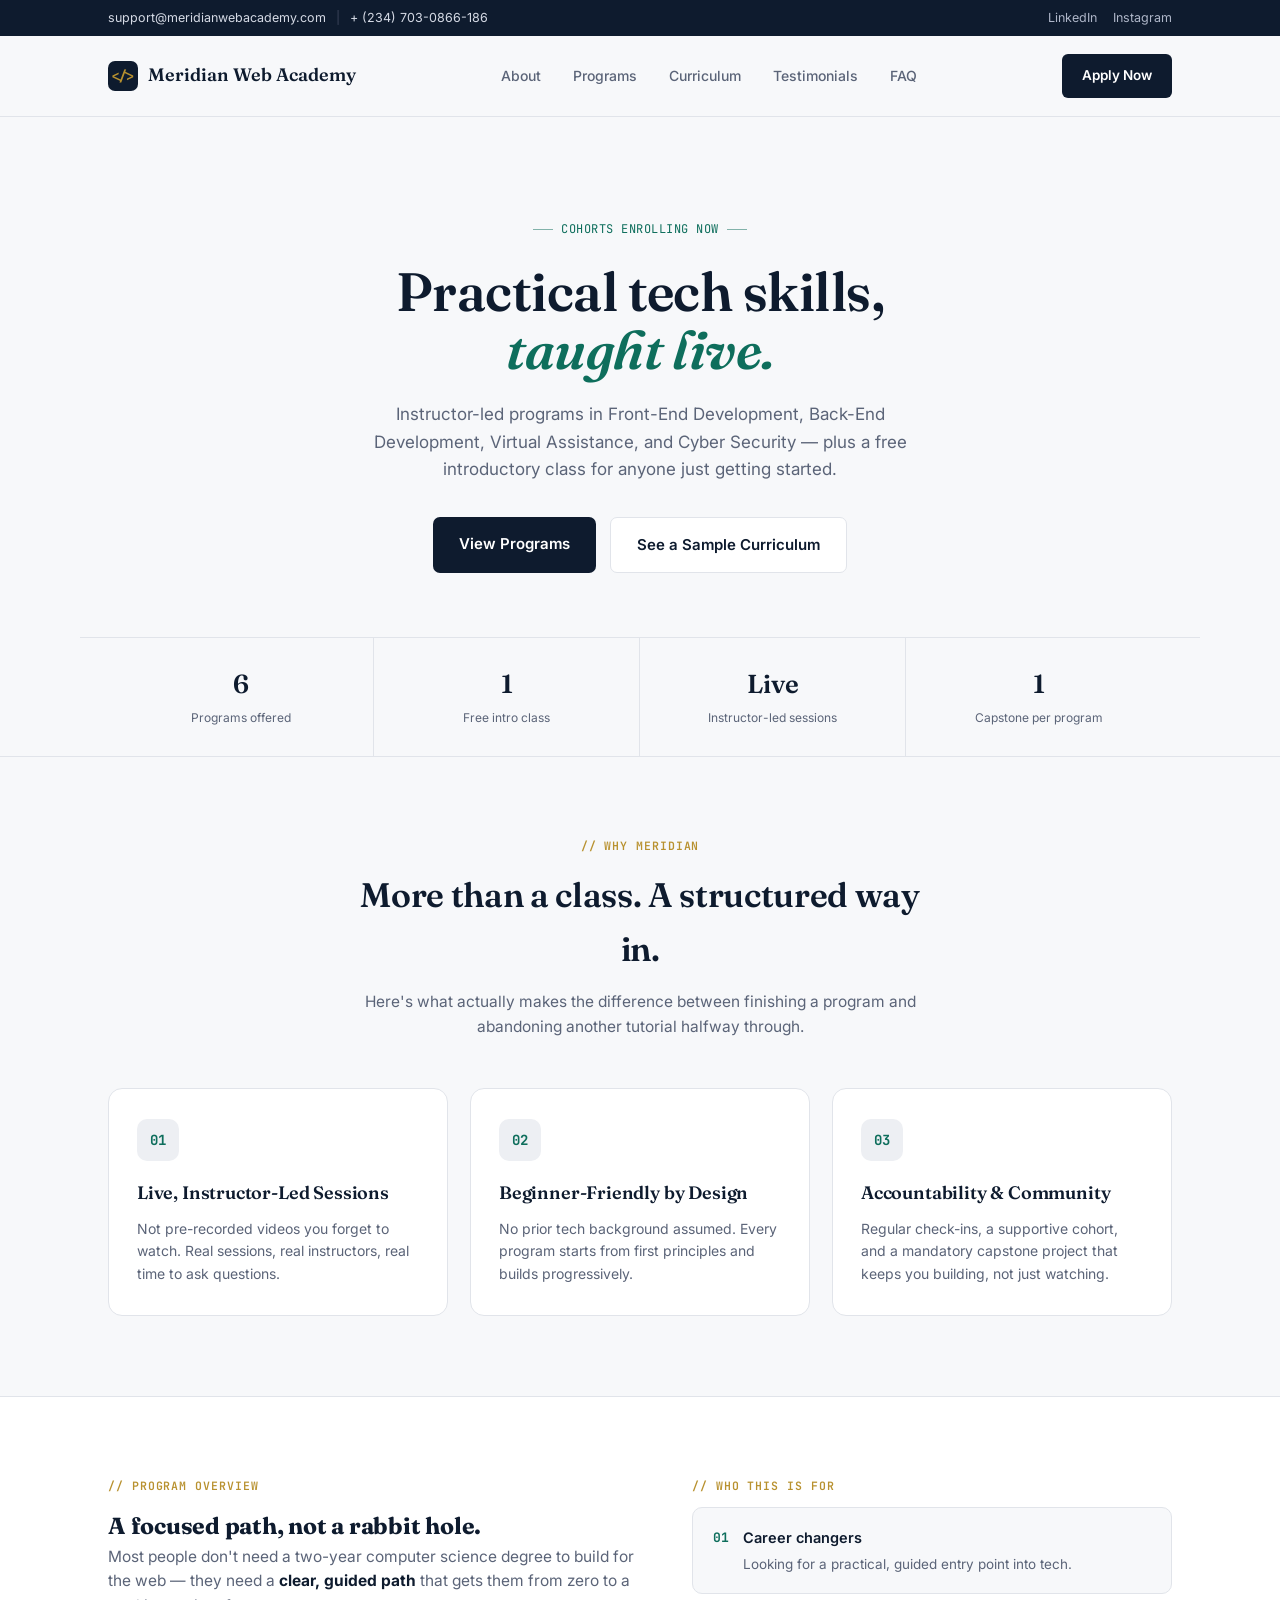
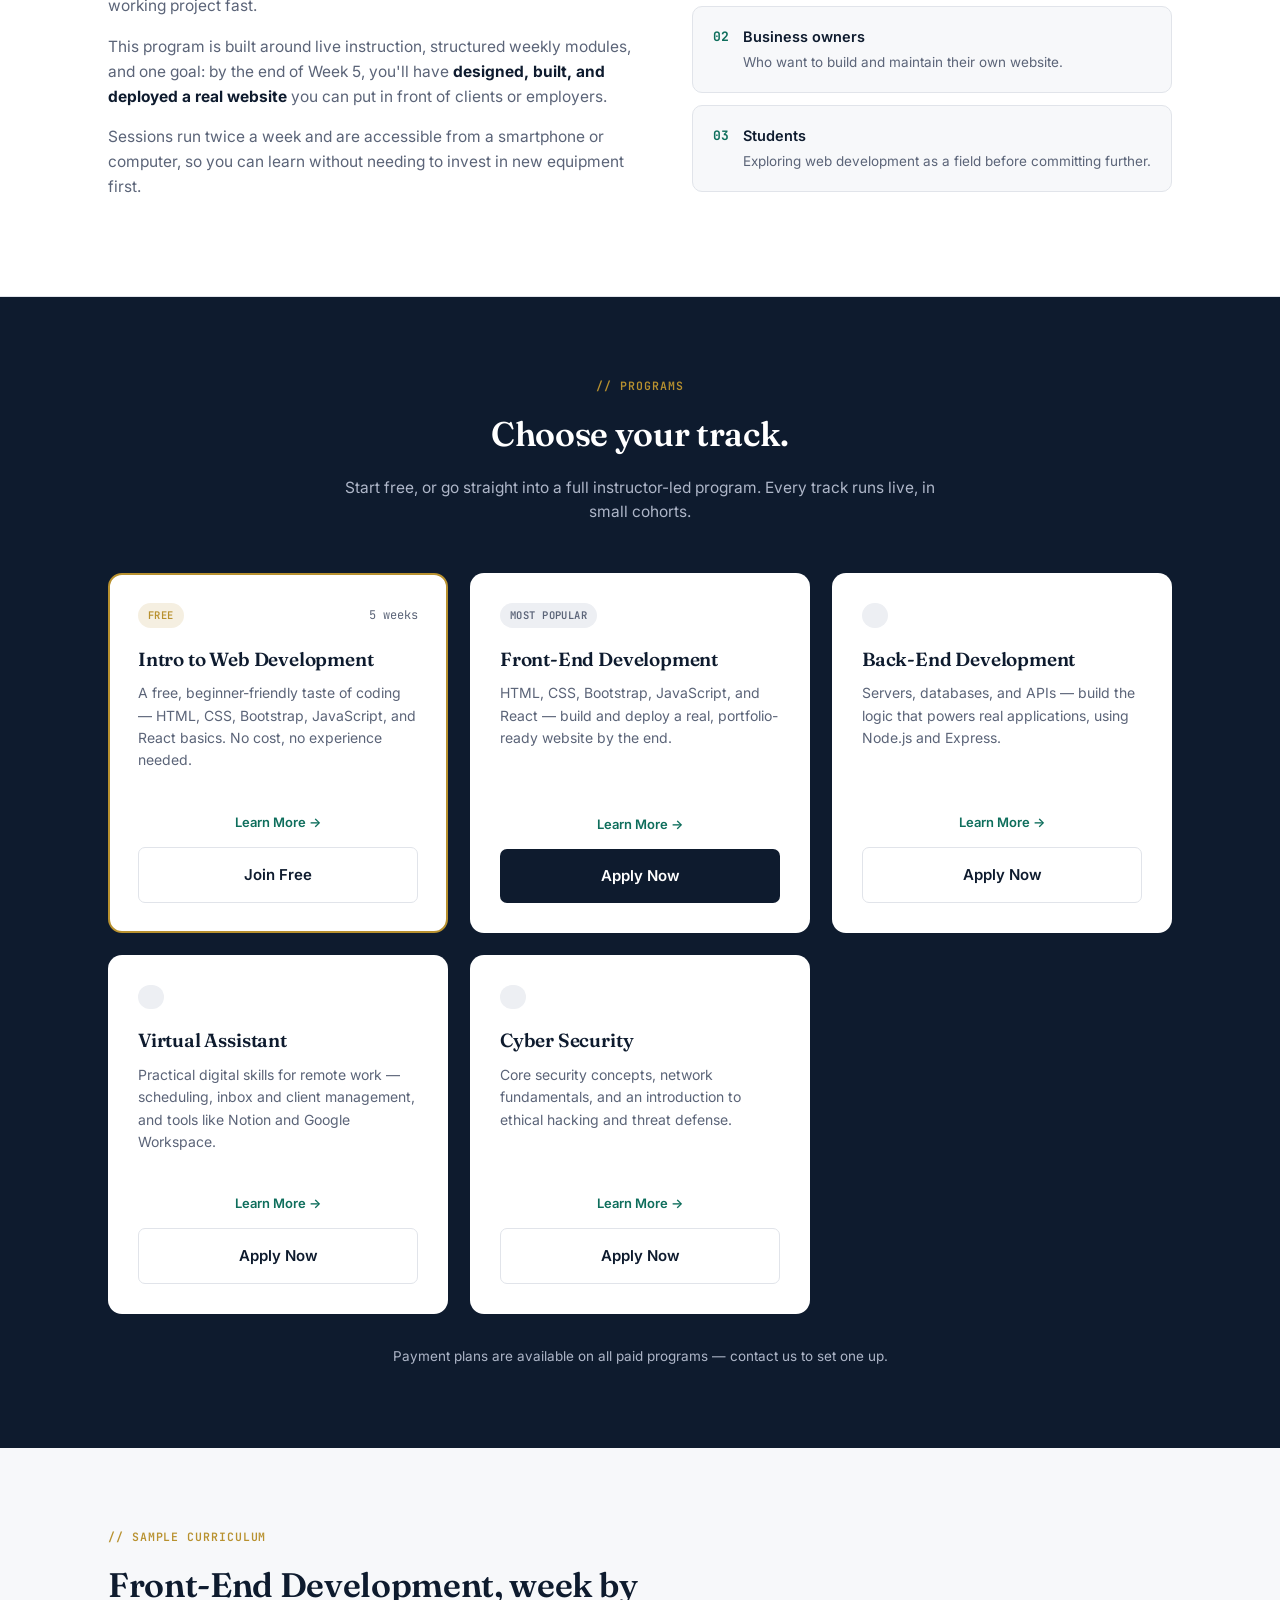
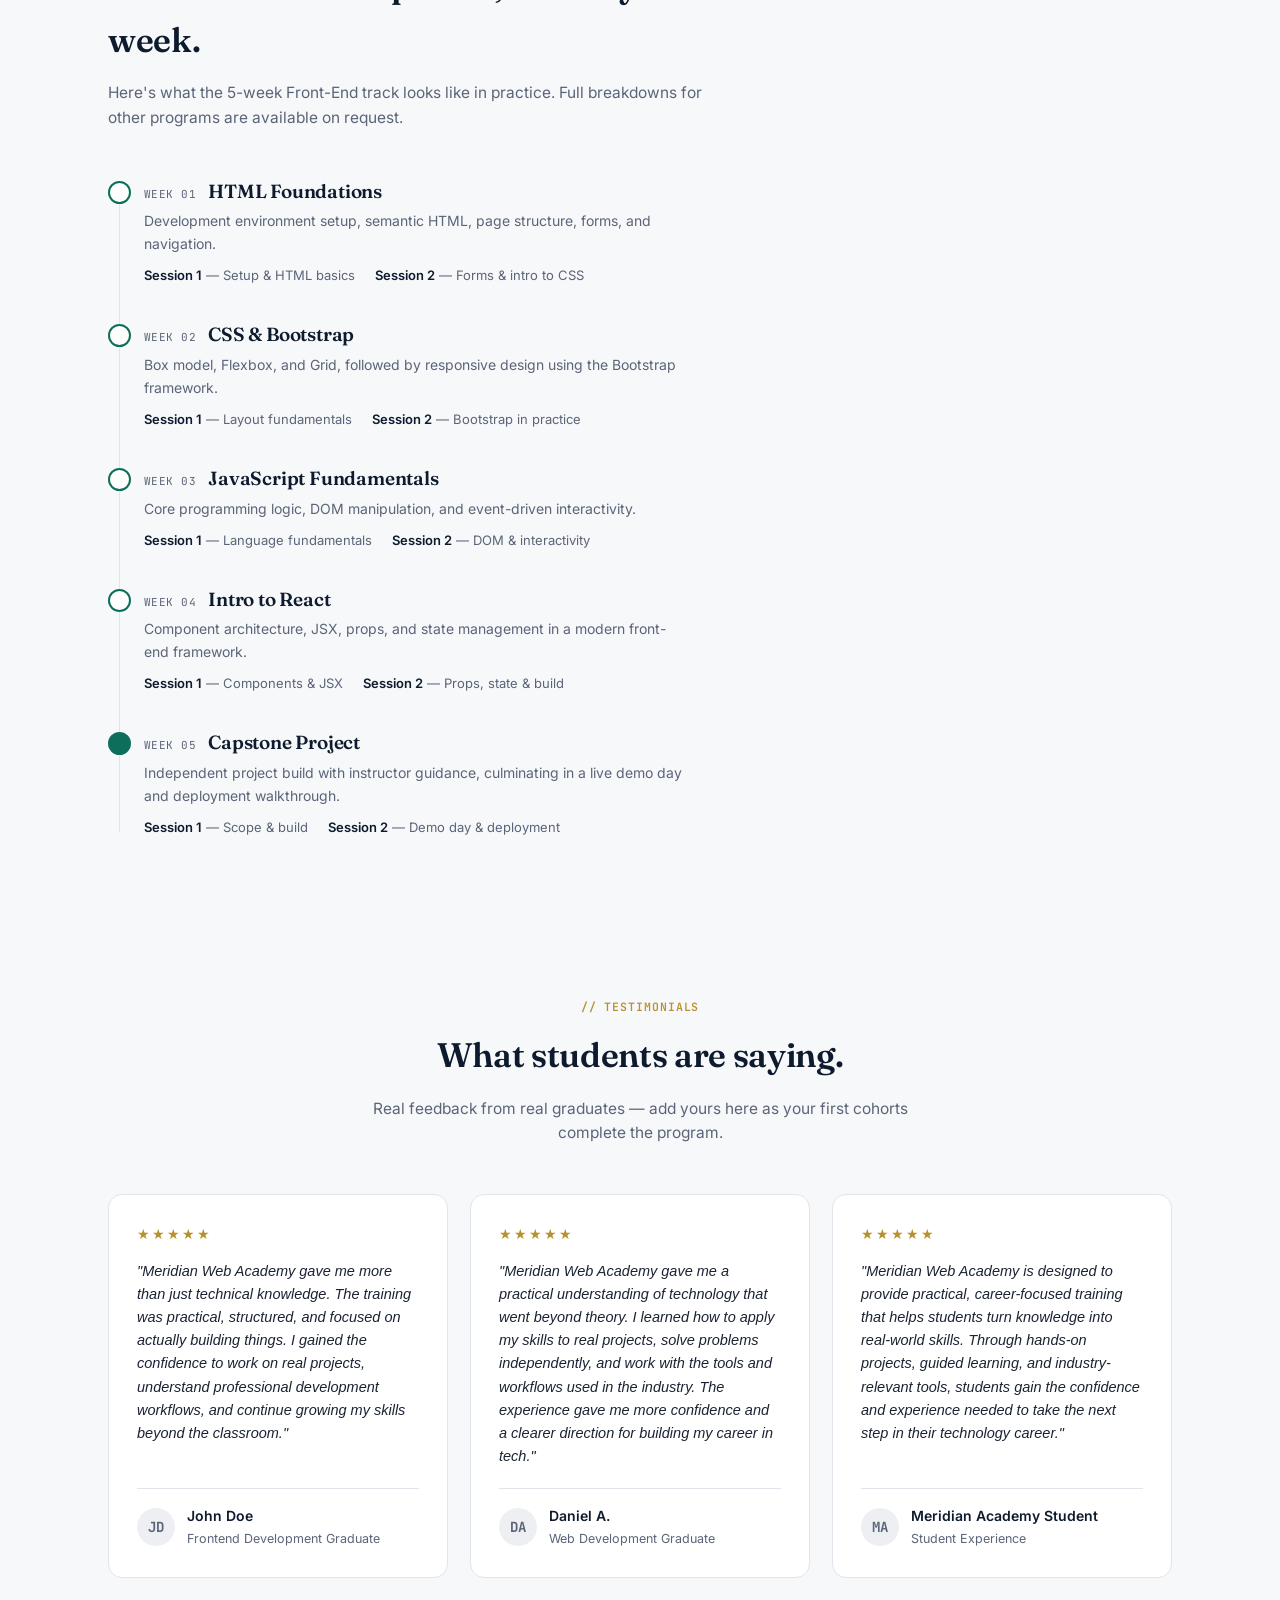
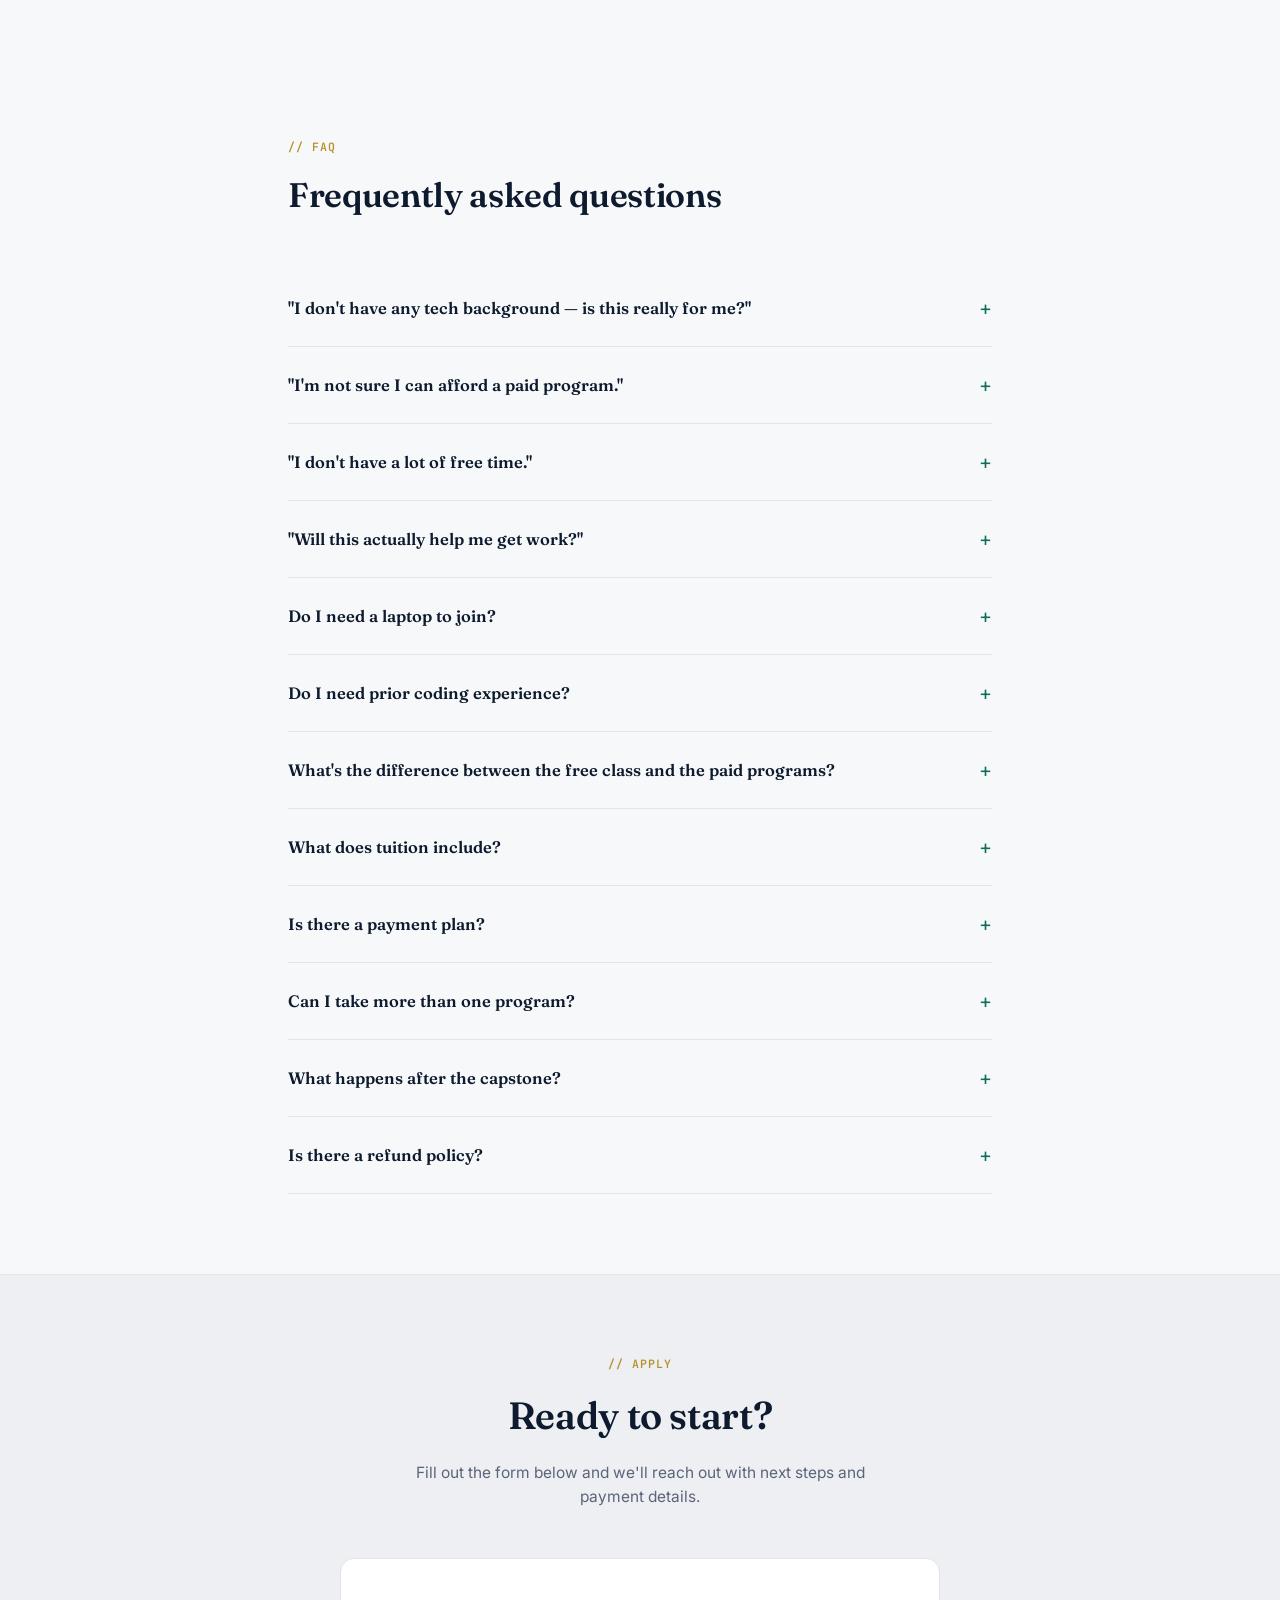
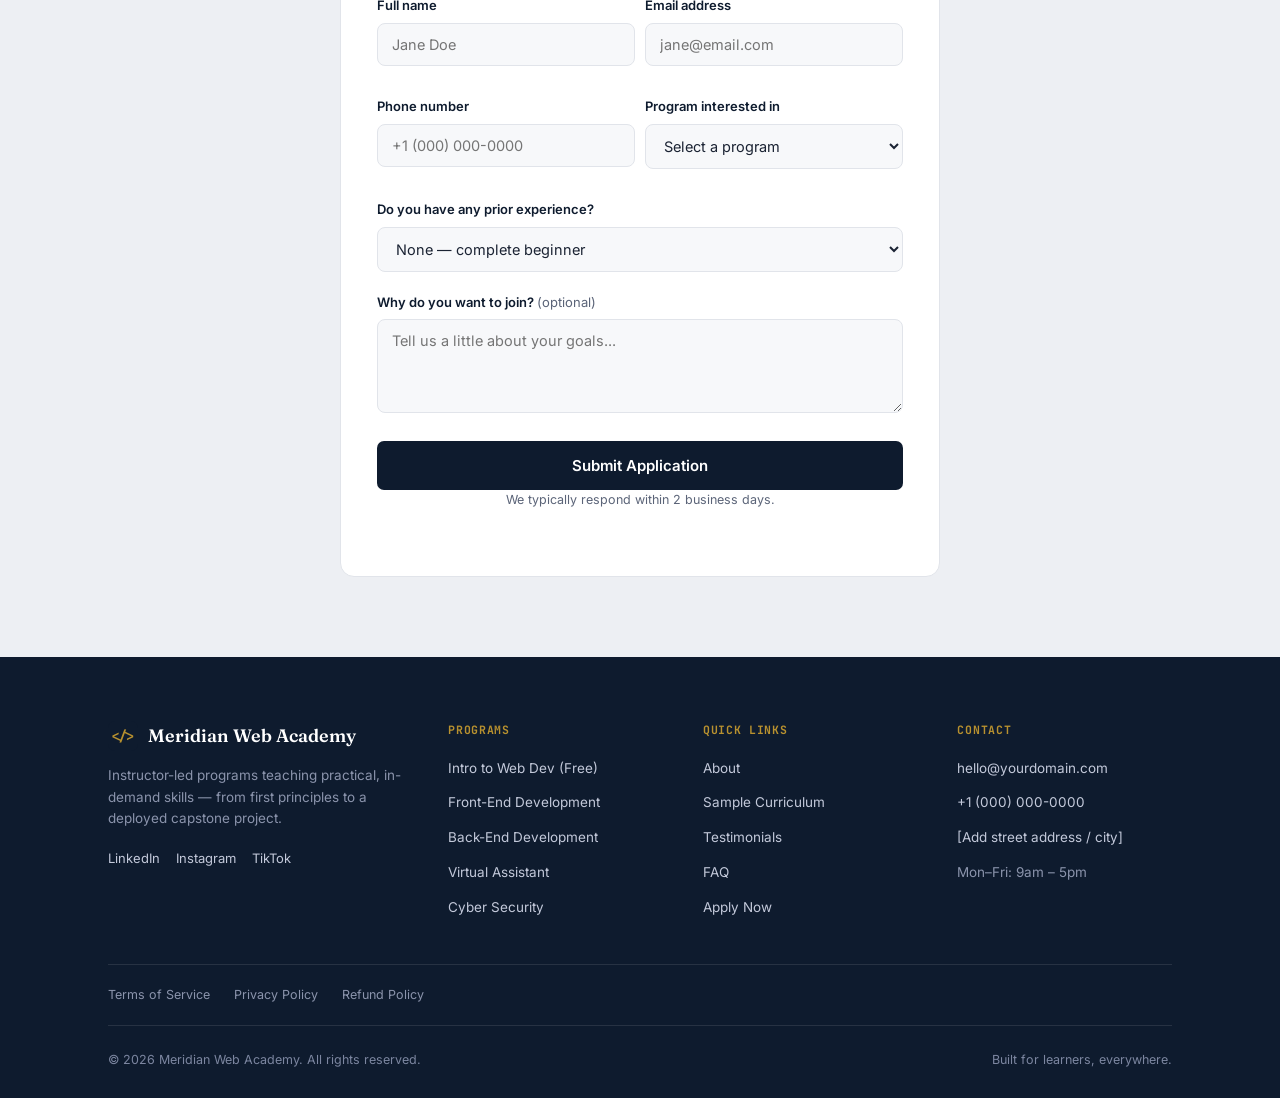
==== commit bd467244: "meridian web academy" ====
--- a/index.html
+++ b/index.html
@@ -55,7 +55,7 @@
   </div>
 
   <div class="wrap stat-bar">
-    <div><b>5</b><span>Programs offered</span></div>
+    <div><b>6</b><span>Programs offered</span></div>
     <div><b>1</b><span>Free intro class</span></div>
     <div><b>Live</b><span>Instructor-led sessions</span></div>
     <div><b>1</b><span>Capstone per program</span></div>
@@ -134,7 +134,7 @@
         </div>
         <h3>Intro to Web Development</h3>
         <p>A free, beginner-friendly taste of coding — HTML, CSS, Bootstrap, JavaScript, and React basics. No cost, no experience needed.</p>
-        <div class="program-price">$0 <span>/ program</span></div>
+        <div class="program-price"> <span></span></div>
         <div class="program-actions">
           <a href="intro-to-web-development.html" class="link-more">Learn More →</a>
           <a href="#enroll" class="btn-ghost full">Join Free</a>
@@ -148,7 +148,7 @@
         </div>
         <h3>Front-End Development</h3>
         <p>HTML, CSS, Bootstrap, JavaScript, and React — build and deploy a real, portfolio-ready website by the end.</p>
-        <div class="program-price">#249.99 <span>/ program</span></div>
+        <div class="program-price"><span></span></div>
         <div class="program-actions">
           <a href="frontend-development.html" class="link-more">Learn More →</a>
           <a href="#enroll" class="btn-primary full">Apply Now</a>
@@ -162,7 +162,7 @@
         </div>
         <h3>Back-End Development</h3>
         <p>Servers, databases, and APIs — build the logic that powers real applications, using Node.js and Express.</p>
-        <div class="program-price">#249.99 <span>/ program</span></div>
+        <div class="program-price"><span></span></div>
         <div class="program-actions">
           <a href="backend-development.html" class="link-more">Learn More →</a>
           <a href="#enroll" class="btn-ghost full">Apply Now</a>
@@ -176,7 +176,7 @@
         </div>
         <h3>Virtual Assistant</h3>
         <p>Practical digital skills for remote work — scheduling, inbox and client management, and tools like Notion and Google Workspace.</p>
-        <div class="program-price">#249.99 <span>/ program</span></div>
+        <div class="program-price"><span></span></div>
         <div class="program-actions">
           <a href="virtual-assistant.html" class="link-more">Learn More →</a>
           <a href="#enroll" class="btn-ghost full">Apply Now</a>
@@ -190,7 +190,7 @@
         </div>
         <h3>Cyber Security</h3>
         <p>Core security concepts, network fundamentals, and an introduction to ethical hacking and threat defense.</p>
-        <div class="program-price">#249.99 <span>/ program</span></div>
+        <div class="program-price"><span></span></div>
         <div class="program-actions">
           <a href="cyber-security.html" class="link-more">Learn More →</a>
           <a href="#enroll" class="btn-ghost full">Apply Now</a>
@@ -251,29 +251,61 @@
 
     <div class="testimonials-grid">
       <div class="testimonial-card">
-        <div class="stars mono">★★★★★</div>
-        <p class="quote">"[Add a testimonial from a graduate — what they learned, what they built, or how the program helped them.]"</p>
-        <div class="testimonial-who">
-          <div class="avatar mono">?</div>
-          <div><div class="t-name">[Student Name]</div><div class="t-role">[Program] Graduate</div></div>
-        </div>
+          <div class="stars mono">★★★★★</div>
+          <p class="quote">
+            "Meridian Web Academy gave me more than just technical knowledge. The
+            training was practical, structured, and focused on actually building
+            things. I gained the confidence to work on real projects, understand
+            professional development workflows, and continue growing my skills
+            beyond the classroom."
+          </p>
+
+          <div class="testimonial-who">
+            <div class="avatar mono">JD</div>
+            <div>
+              <div class="t-name">John Doe</div>
+              <div class="t-role">Frontend Development Graduate</div>
+            </div>
+          </div>
       </div>
       <div class="testimonial-card">
         <div class="stars mono">★★★★★</div>
-        <p class="quote">"[Add a testimonial from a graduate — what they learned, what they built, or how the program helped them.]"</p>
+
+        <p class="quote">
+          "Meridian Web Academy gave me a practical understanding of technology
+          that went beyond theory. I learned how to apply my skills to real
+          projects, solve problems independently, and work with the tools and
+          workflows used in the industry. The experience gave me more confidence
+          and a clearer direction for building my career in tech."
+        </p>
+
         <div class="testimonial-who">
-          <div class="avatar mono">?</div>
-          <div><div class="t-name">[Student Name]</div><div class="t-role">[Program] Graduate</div></div>
+          <div class="avatar mono">DA</div>
+          <div>
+            <div class="t-name">Daniel A.</div>
+            <div class="t-role">Web Development Graduate</div>
+          </div>
         </div>
       </div>
       <div class="testimonial-card">
         <div class="stars mono">★★★★★</div>
-        <p class="quote">"[Add a testimonial from a graduate — what they learned, what they built, or how the program helped them.]"</p>
+
+        <p class="quote">
+          "Meridian Web Academy is designed to provide practical, career-focused
+          training that helps students turn knowledge into real-world skills.
+          Through hands-on projects, guided learning, and industry-relevant tools,
+          students gain the confidence and experience needed to take the next step
+          in their technology career."
+        </p>
+
         <div class="testimonial-who">
-          <div class="avatar mono">?</div>
-          <div><div class="t-name">[Student Name]</div><div class="t-role">[Program] Graduate</div></div>
-        </div>
-      </div>
+          <div class="avatar mono">MA</div>
+          <div>
+            <div class="t-name">Meridian Academy Student</div>
+            <div class="t-role">Student Experience</div>
+          </div>
+        </div>
+</div>
     </div>
   </div>
 </section>
@@ -331,7 +363,14 @@
     </details>
     <details class="faq-item">
       <summary>Is there a refund policy?</summary>
-      <p>[Add your refund/cancellation policy here before publishing.]</p>
+      <p>
+        Training is provided free of charge, while certification is available
+        upon successful completion of the program. Because certification involves
+        administrative and assessment costs, certification fees are generally
+        non-refundable once payment has been made. Students are encouraged to
+        review the certification requirements and fee details before making
+        payment.
+      </p>
     </details>
   </div>
 </section>
--- a/css/styles.css
+++ b/css/styles.css
@@ -588,3 +588,79 @@
     padding-top:24px; display:flex; justify-content:space-between; align-items:center;
     font-size:12.5px; color:#7C86A0; flex-wrap:wrap; gap:12px;
   }
+
+ /* ===== CONTACT FORM ===== */
+
+.help-banner{
+  padding:24px 28px;
+  border:1px solid var(--line);
+  background:var(--white);
+}
+
+.help-banner .section-head{
+  margin-bottom:18px;
+}
+
+.help-banner h3{
+  font-size:22px;
+  margin:4px 0;
+}
+
+.help-banner .section-head p{
+  font-size:13px;
+  margin:0;
+}
+
+.form-row{
+  display:grid;
+  grid-template-columns:1fr 1fr;
+  gap:10px;
+  margin-bottom:10px;
+}
+
+.contact-form input,
+.contact-form select,
+.contact-form textarea{
+  width:100%;
+  box-sizing:border-box;
+  padding:9px 12px;
+  font-size:12.5px;
+  border:1px solid var(--line);
+  background:var(--white);
+  color:var(--navy);
+  font-family:inherit;
+}
+
+.contact-form textarea{
+  display:block;
+  width:100%;
+  height:65px;
+  min-height:65px;
+  resize:vertical;
+  margin-bottom:10px;
+}
+
+.contact-form .btn-primary{
+  display:block;
+  margin:0 auto;
+  padding:9px 16px;
+  font-size:12px;
+  border:0;
+  cursor:pointer;
+}
+
+@media(max-width:600px){
+
+  .help-banner{
+    padding:22px 18px;
+  }
+
+  .form-row{
+    grid-template-columns:1fr;
+  }
+
+  .contact-form .btn-primary{
+    width:100%;
+  }
+
+}
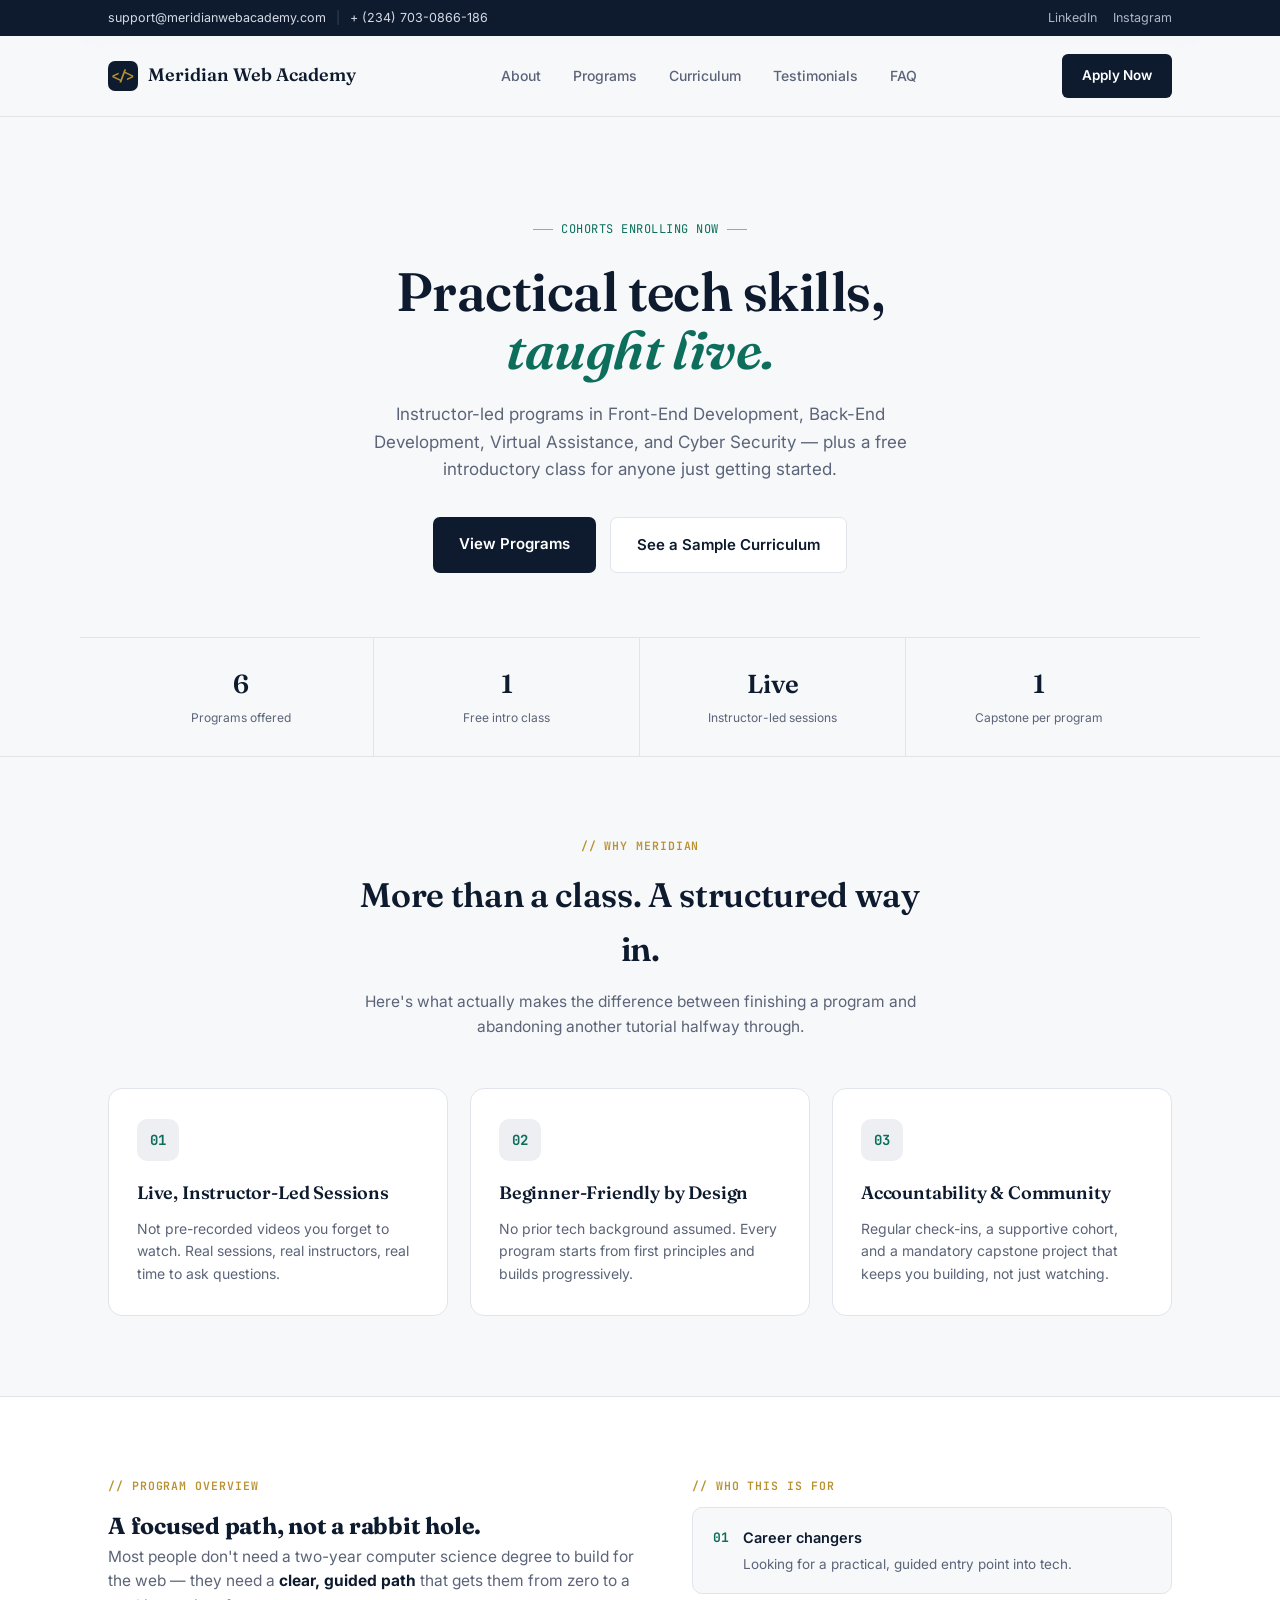
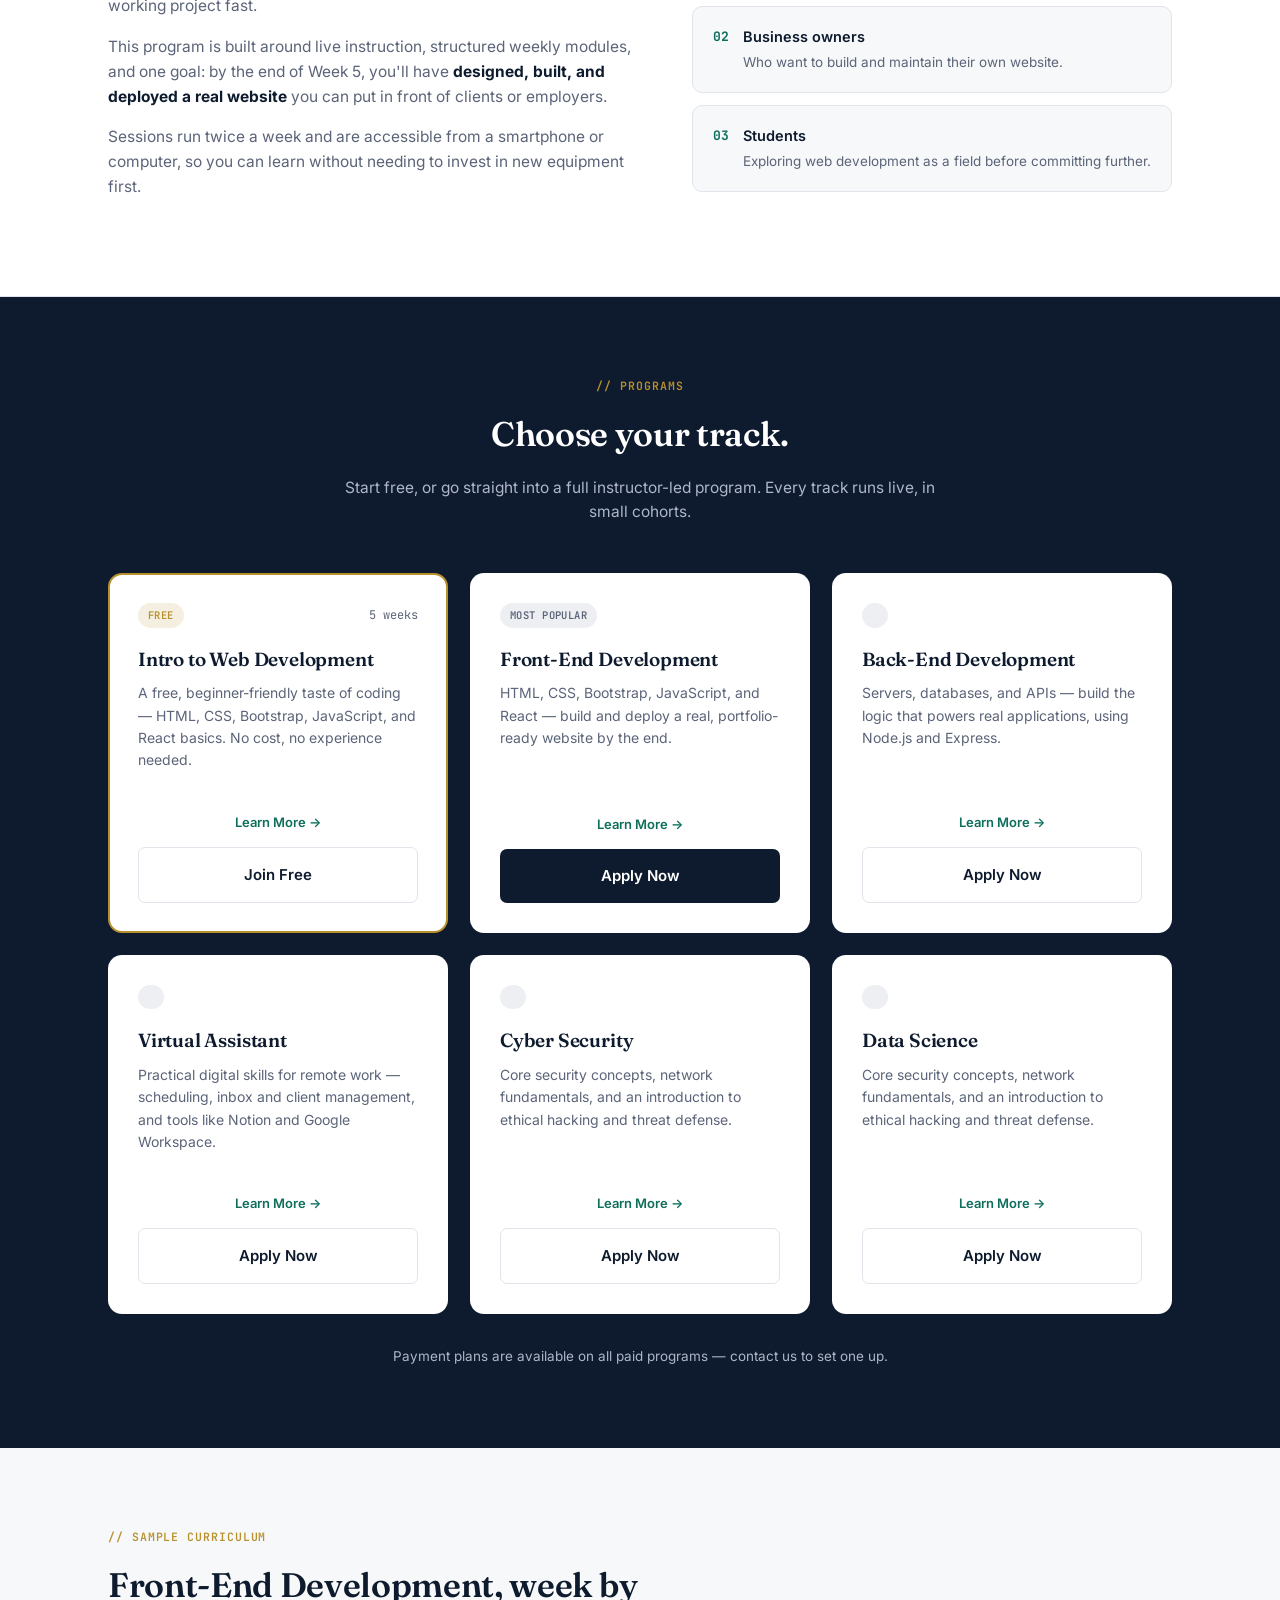
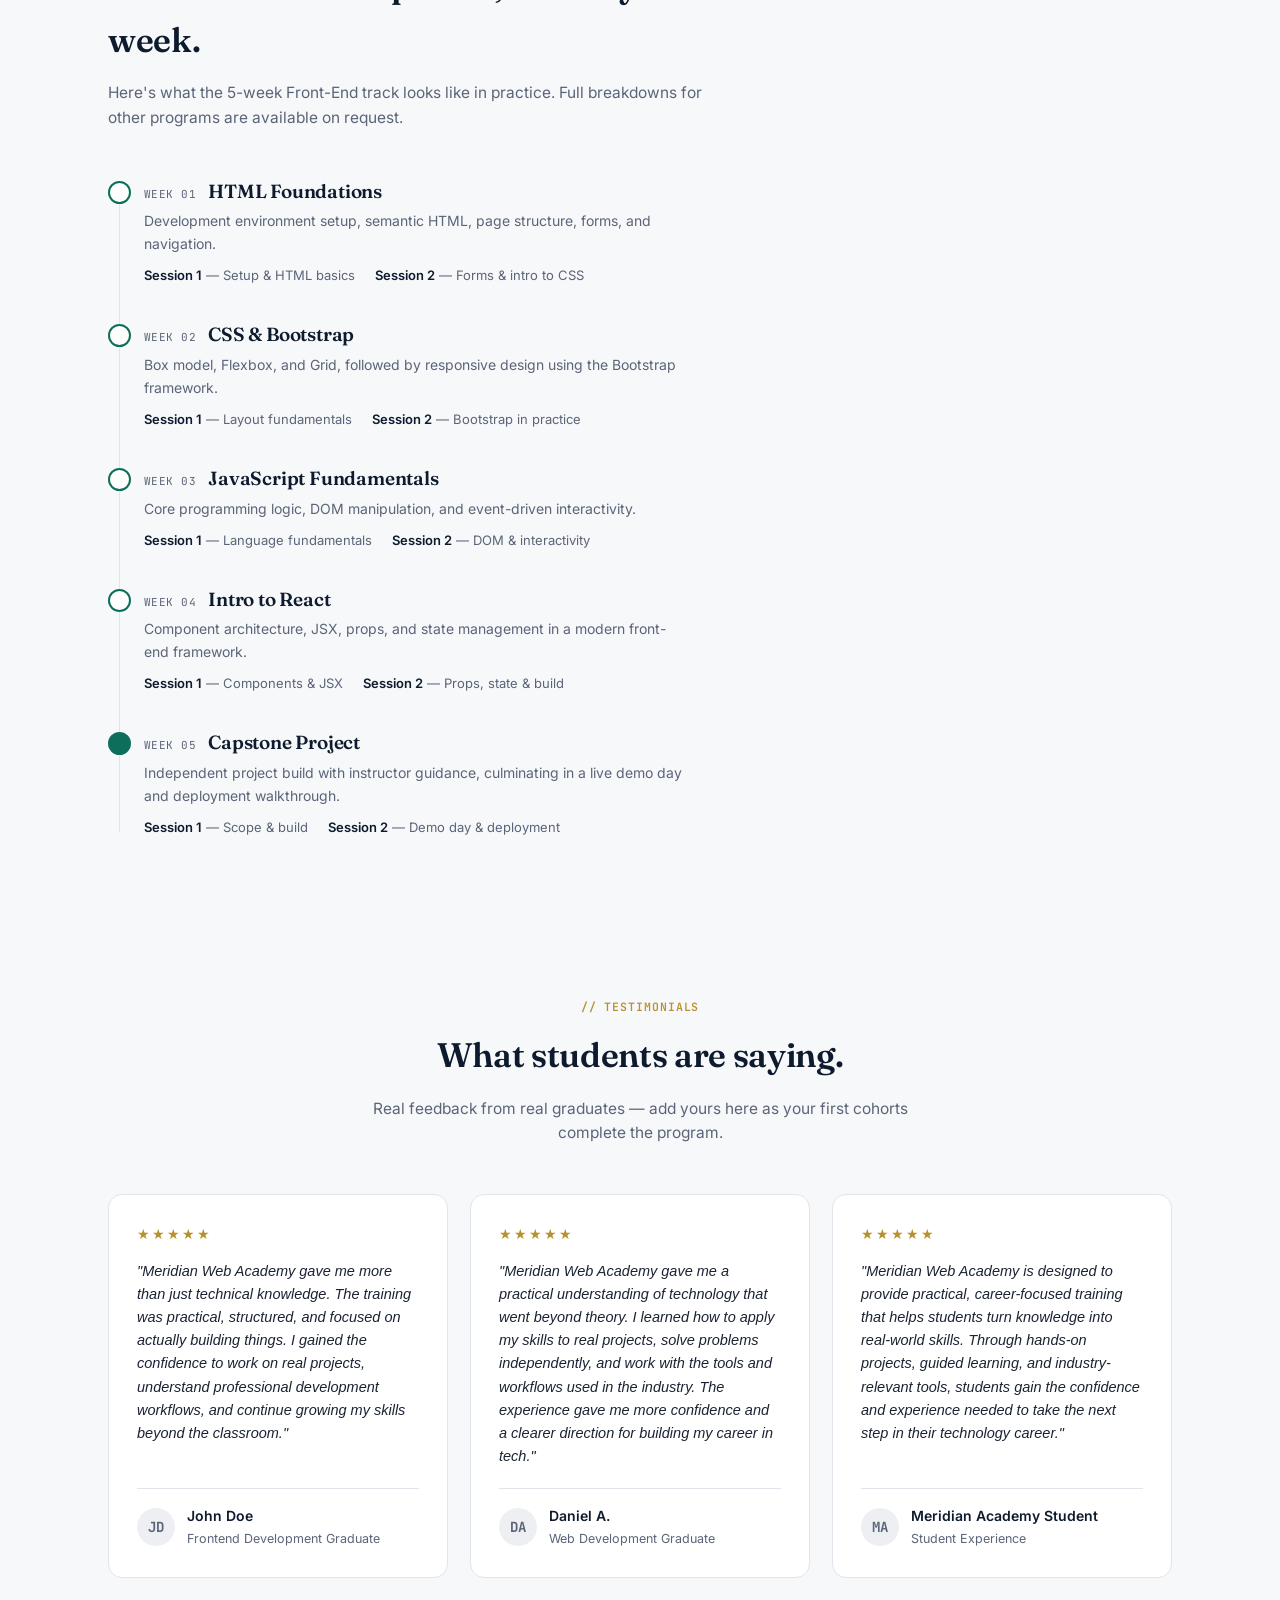
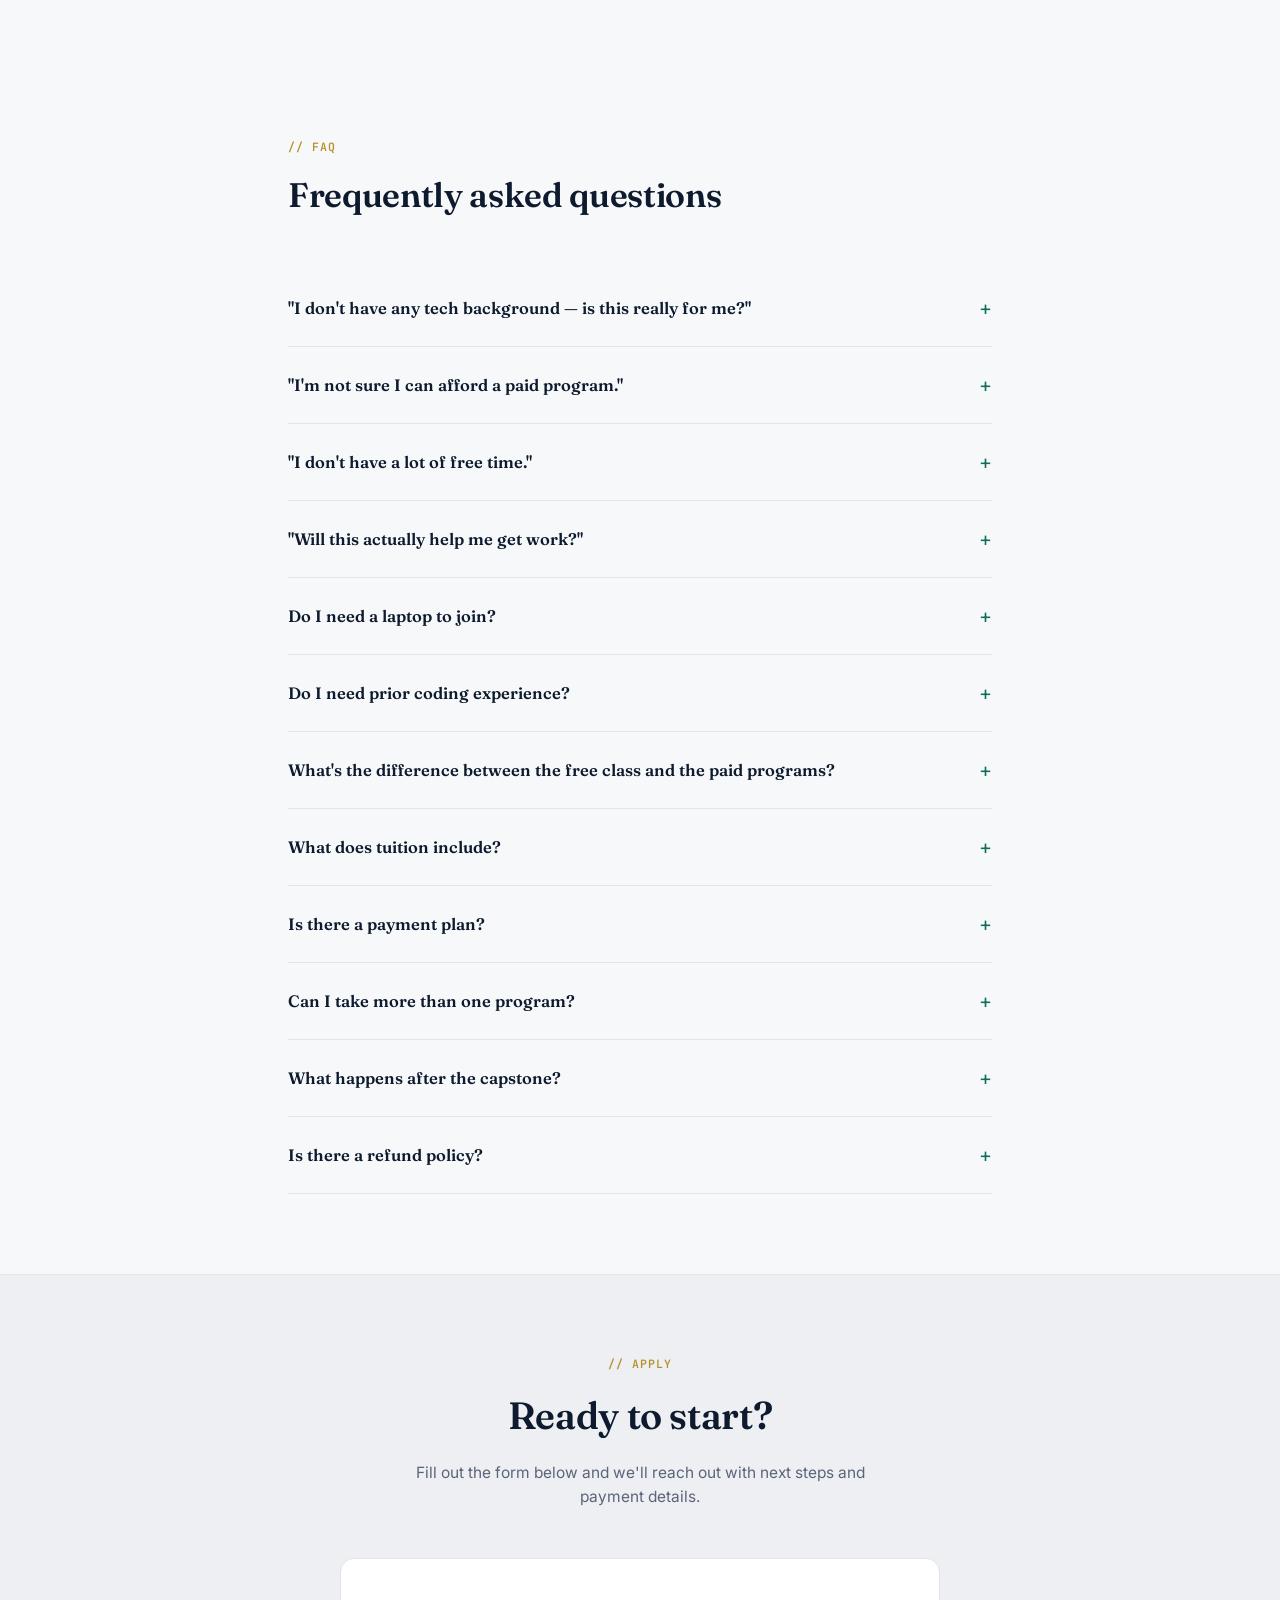
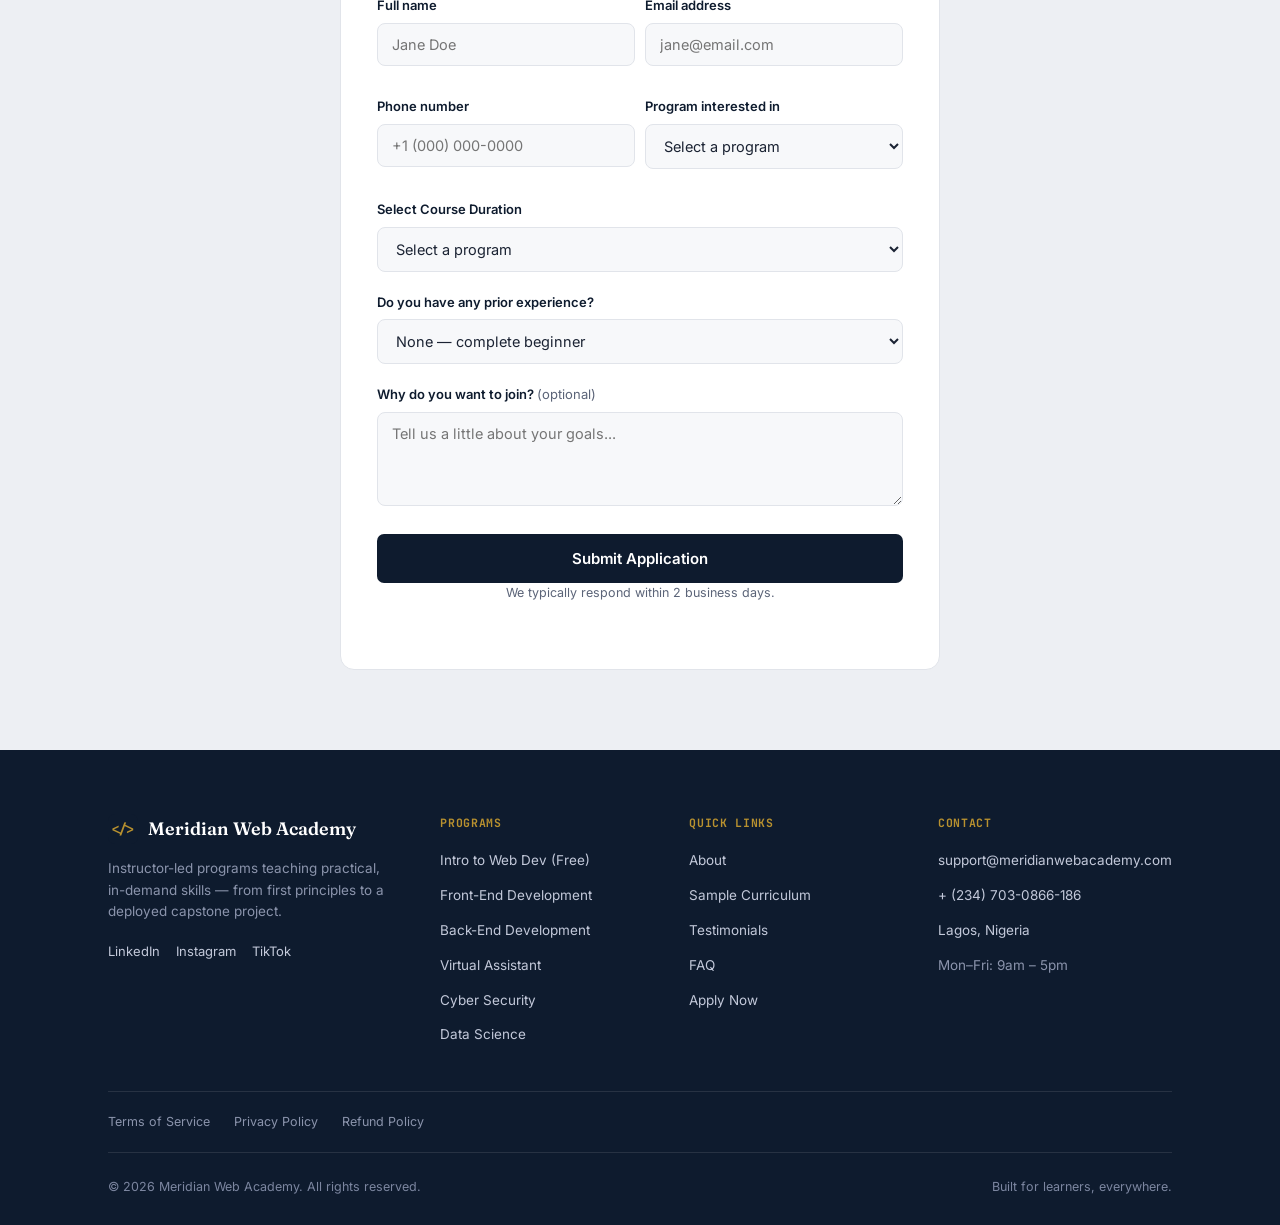
==== commit b2d80f74: "meridian web academy" ====
--- a/index.html
+++ b/index.html
@@ -197,6 +197,20 @@
         </div>
       </div>
 
+      <div class="program-card">
+        <div class="program-top">
+          <span class="badge">&nbsp;</span>
+          <span class="duration mono"></span>
+        </div>
+        <h3>Data Science</h3>
+        <p>Core security concepts, network fundamentals, and an introduction to ethical hacking and threat defense.</p>
+        <div class="program-price"><span></span></div>
+        <div class="program-actions">
+          <a href="data-science.html" class="link-more">Learn More →</a>
+          <a href="#enroll" class="btn-ghost full">Apply Now</a>
+        </div>
+      </div>
+
     </div>
 
     <p class="scholarship-note">Payment plans are available on all paid programs — contact us to set one up.</p>
@@ -459,6 +473,29 @@
             </option>
           </select>
         </div>
+      </div>
+
+      <div class="form-select">
+        <label for="program">Select Course Duration</label>
+        
+        <select
+            id="program"
+            name="program"
+            required
+            >
+
+            <option value="" disabled selected>
+              Select a program
+            </option>
+
+            <option value="Free Intro to Web Development">
+              3 Months Course
+            </option>
+
+            <option value="Free Intro to Web Development">
+              6 Months Course
+            </option>
+        </select>
       </div>
 
 
@@ -618,6 +655,7 @@
           <li><a href="#programs">Back-End Development</a></li>
           <li><a href="#programs">Virtual Assistant</a></li>
           <li><a href="#programs">Cyber Security</a></li>
+          <li><a href="#programs">Data Science</a></li>
         </ul>
       </div>
       <div class="footer-col">
@@ -633,9 +671,9 @@
       <div class="footer-col">
         <h4>Contact</h4>
         <ul>
-          <li><a href="mailto:hello@yourdomain.com">hello@yourdomain.com</a></li>
-          <li><a href="tel:+10000000000">+1 (000) 000-0000</a></li>
-          <li><a href="#">[Add street address / city]</a></li>
+          <li><a href="mailto:hello@yourdomain.com">support@meridianwebacademy.com</a></li>
+          <li><a href="tel:+10000000000">+ (234) 703-0866-186</a></li>
+          <li><a href="#">Lagos, Nigeria</a></li>
           <li><span class="footer-hours">Mon–Fri: 9am – 5pm</span></li>
         </ul>
       </div>
--- a/css/styles.css
+++ b/css/styles.css
@@ -455,6 +455,27 @@
   }
   .form-group textarea{resize:vertical; min-height:90px;}
 
+  /*  =====FOR FORM-SELECTION======== */
+  .form-select{margin-bottom:20px;}
+  .form-select label{
+    display:block; font-size:13px; font-weight:600; color:var(--navy); margin-bottom:7px;
+  }
+  .form-group label .optional{color:var(--slate); font-weight:400;}
+
+  .form-select input,
+  .form-select select,
+  .form-select textarea{
+    width:100%; font-family:'Inter',sans-serif; font-size:14.5px; color:var(--ink);
+    background:var(--paper); border:1px solid var(--line); border-radius:8px;
+    padding:12px 14px; outline:none;
+  }
+  .form-select input:focus,
+  .form-select select:focus,
+  .form-select textarea:focus{
+    border-color:var(--teal); box-shadow:0 0 0 3px rgba(14,110,92,0.12);
+  }
+  .form-select textarea{resize:vertical; min-height:90px;} 
+
   .apply-form .full{width:100%; text-align:center; border:none; cursor:pointer; font-family:'Inter',sans-serif;}
   .form-note{
     text-align:center; font-size:12.5px; color:var(--slate); margin-top:14px;
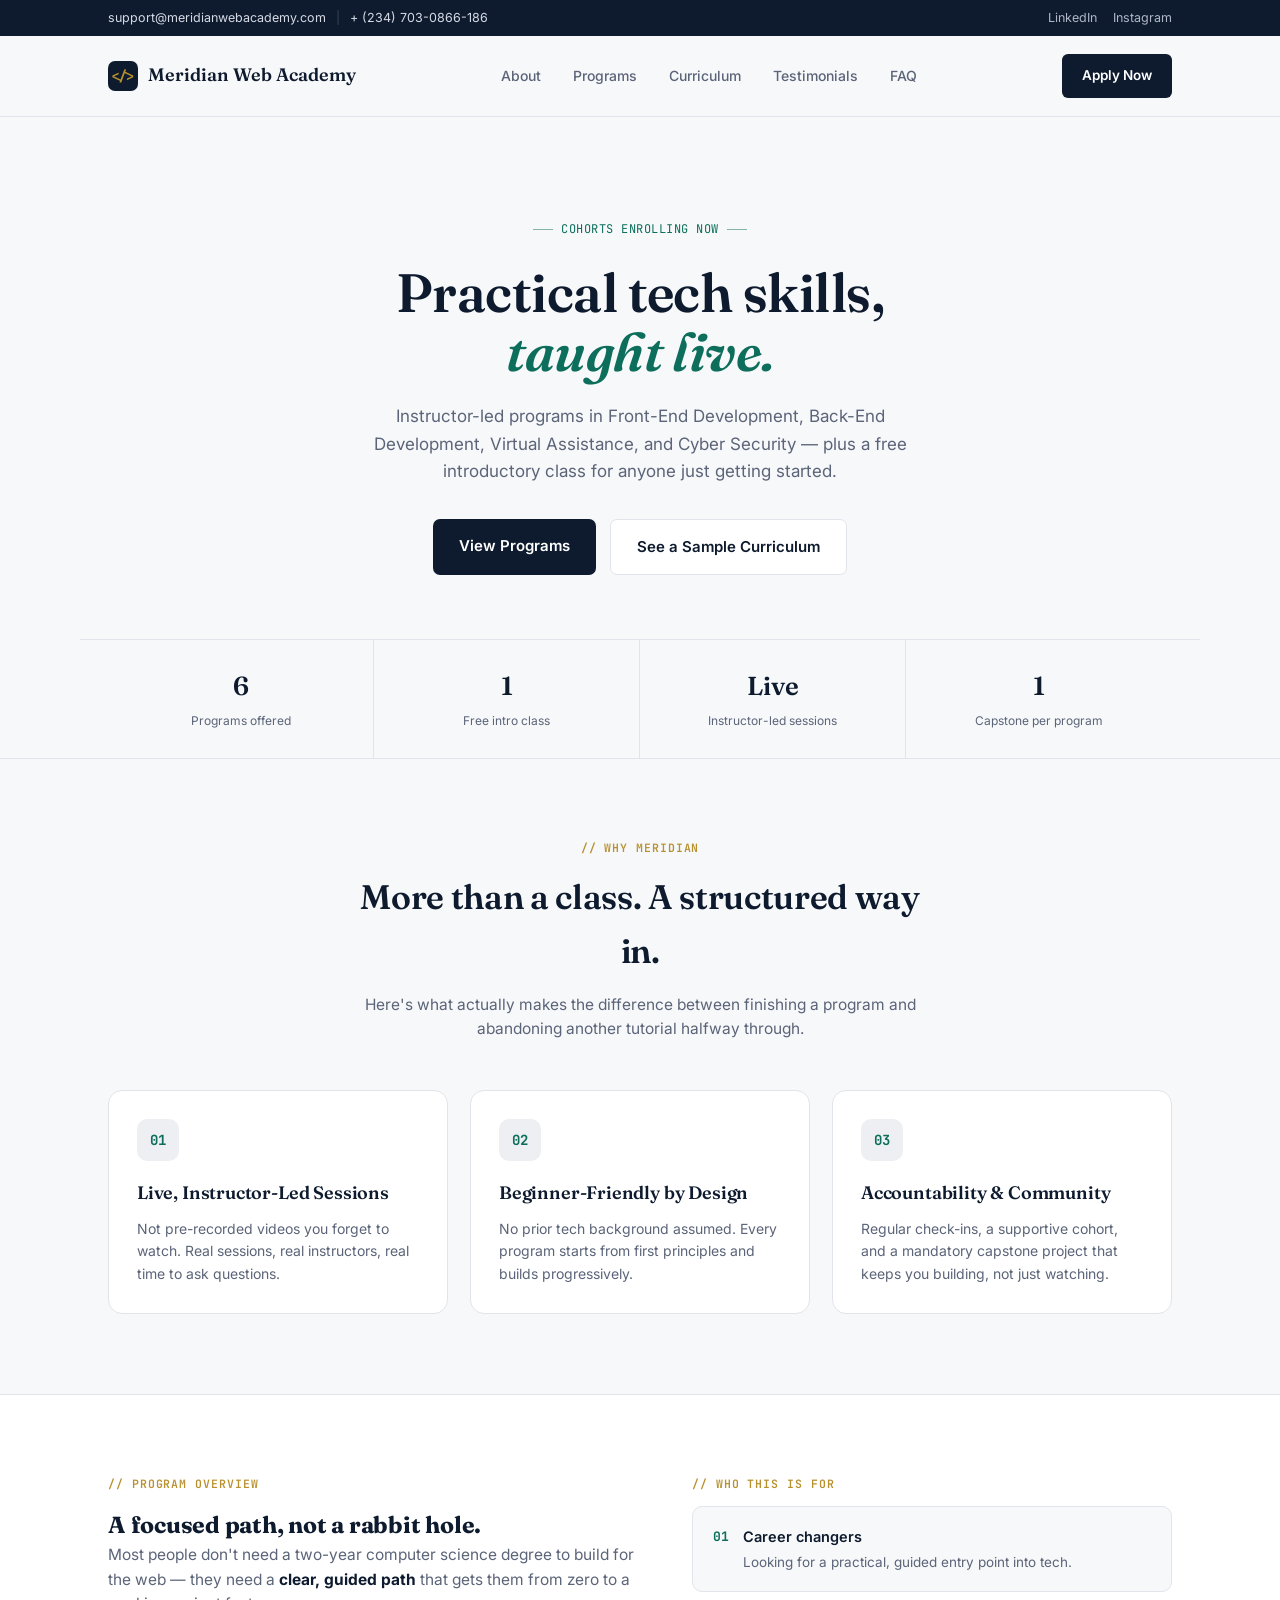
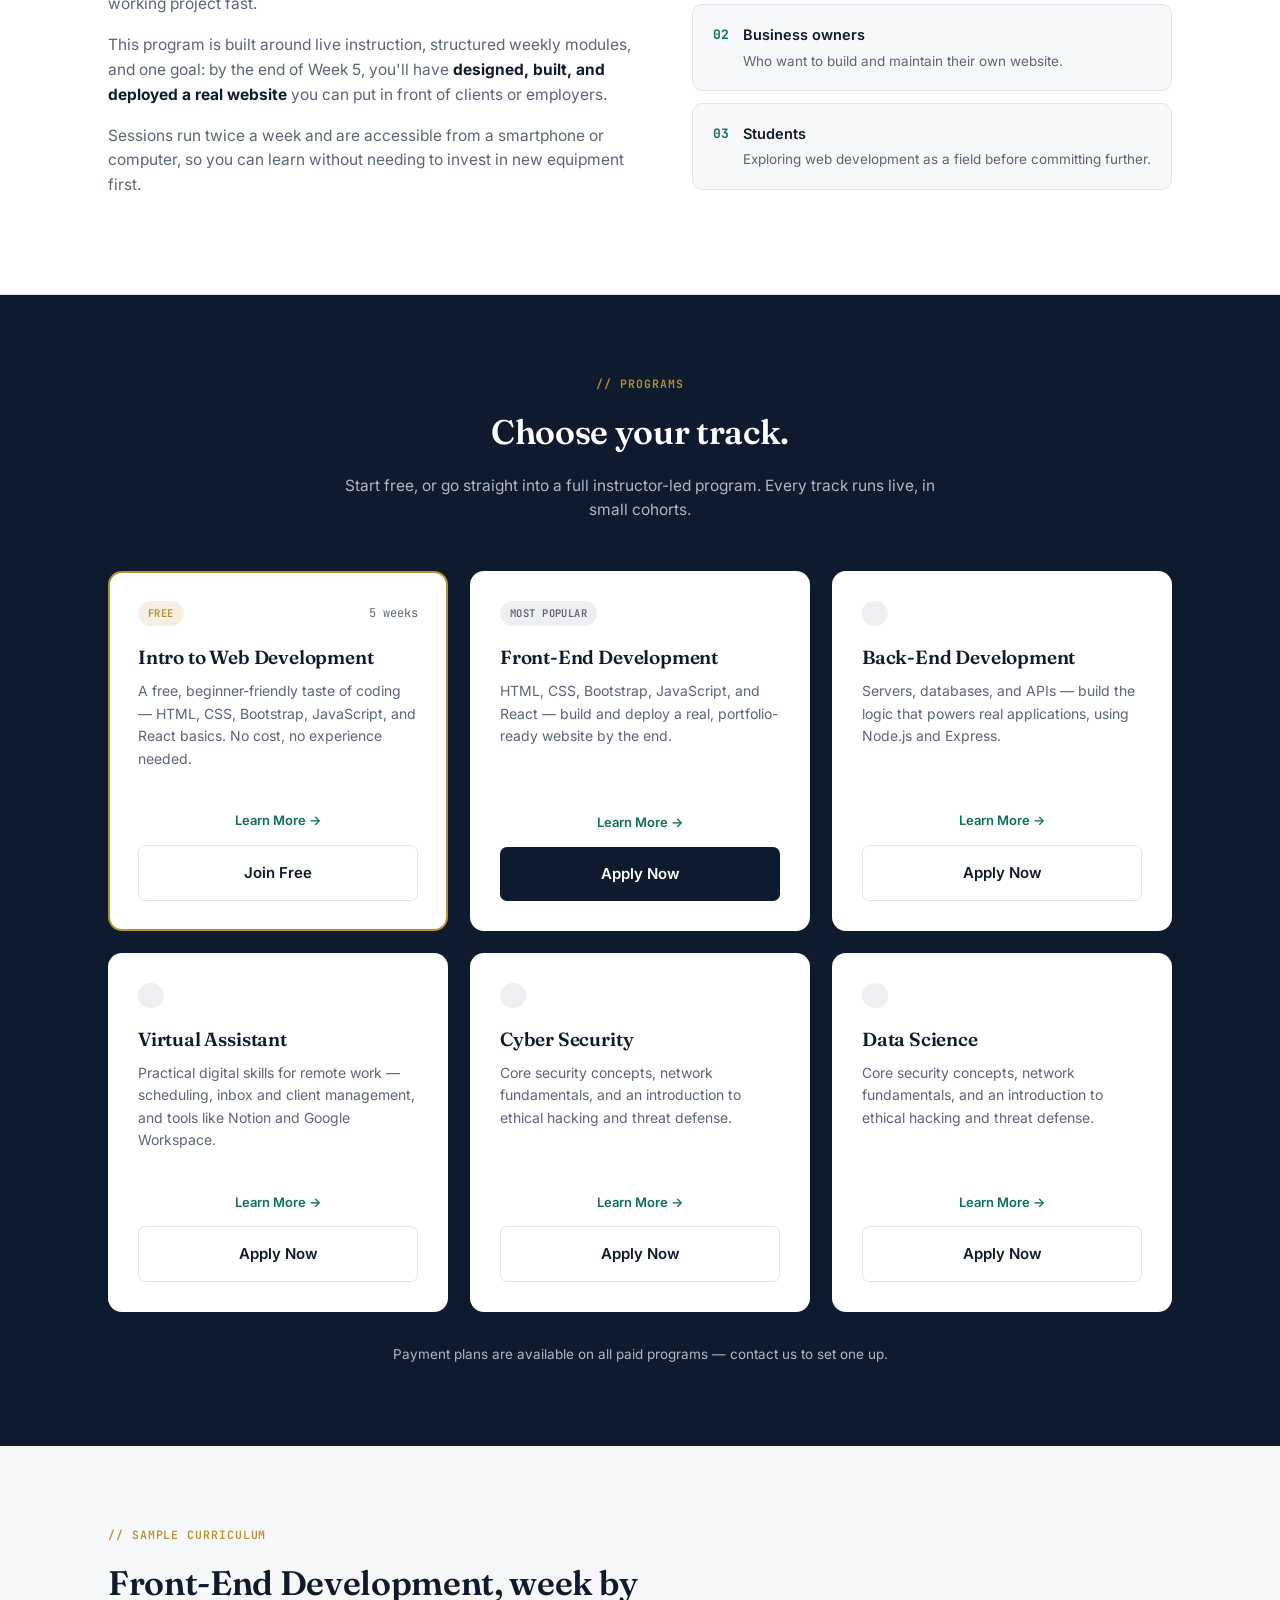
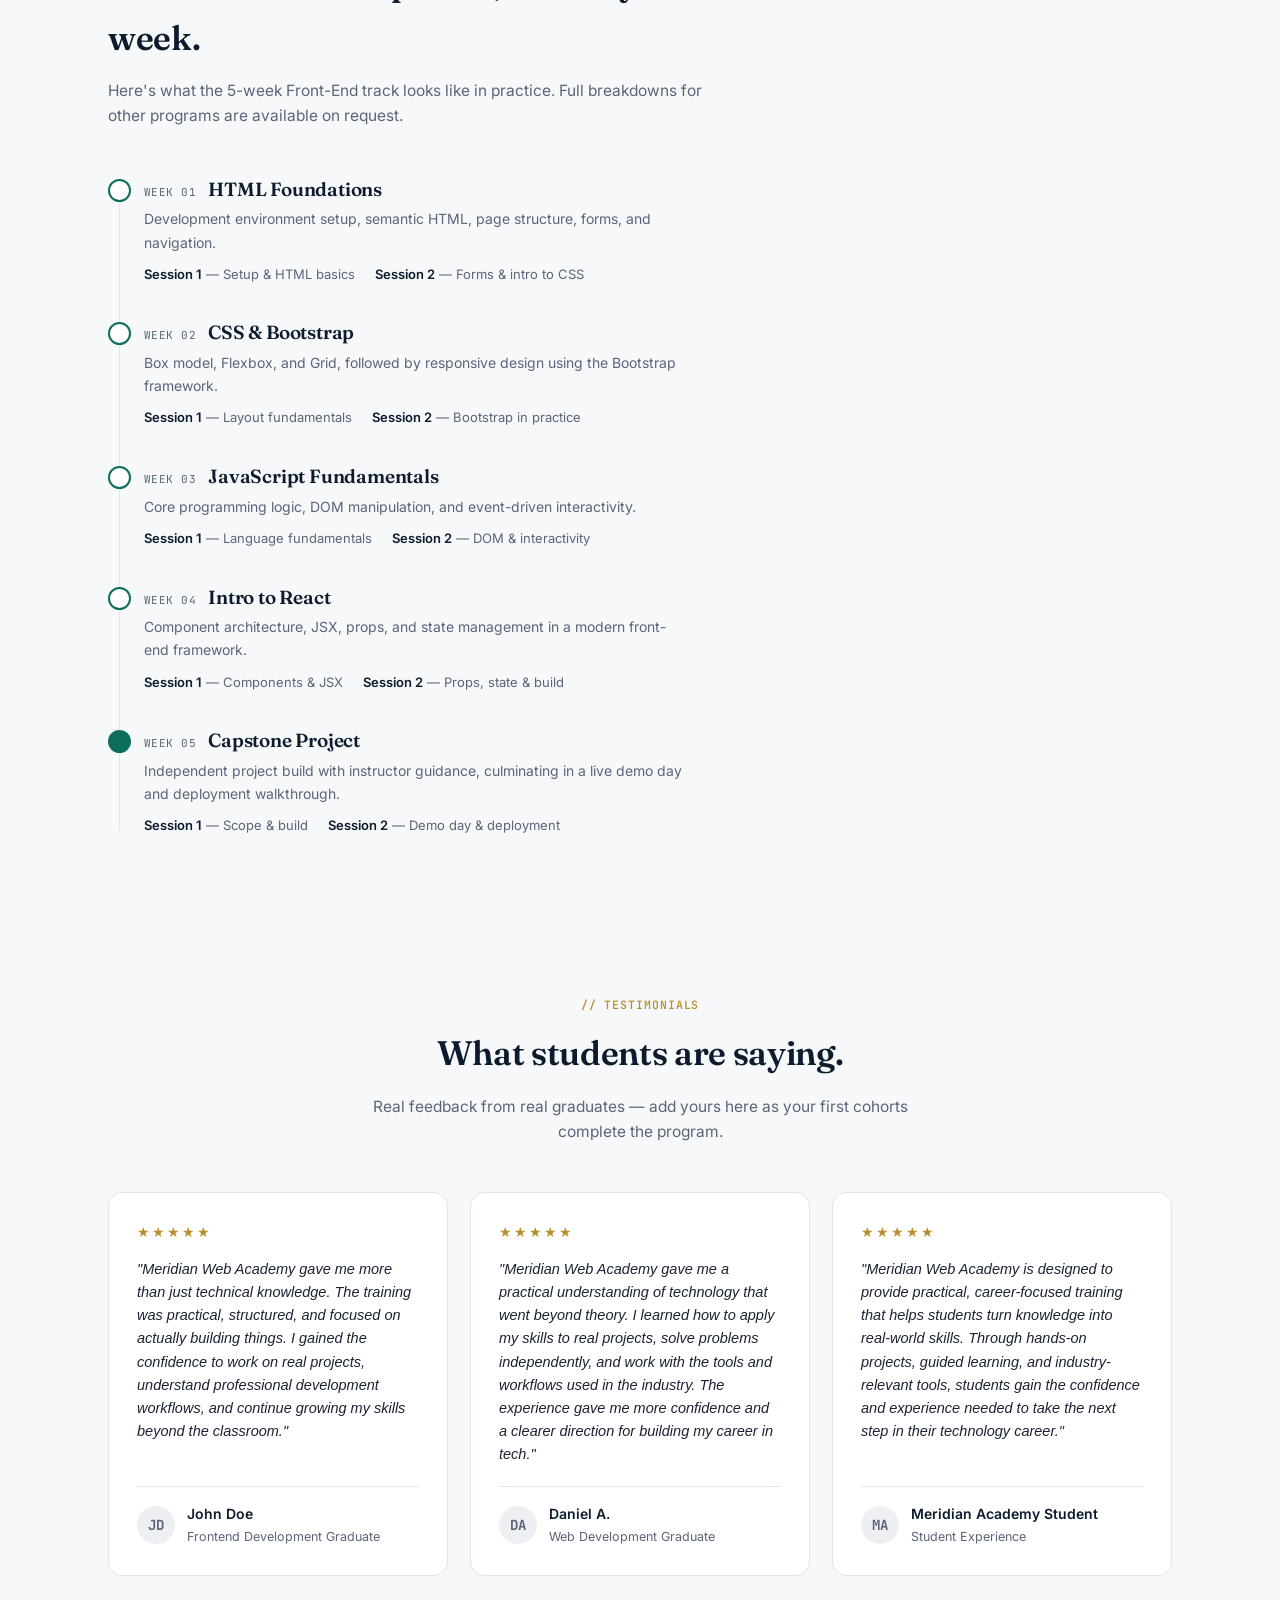
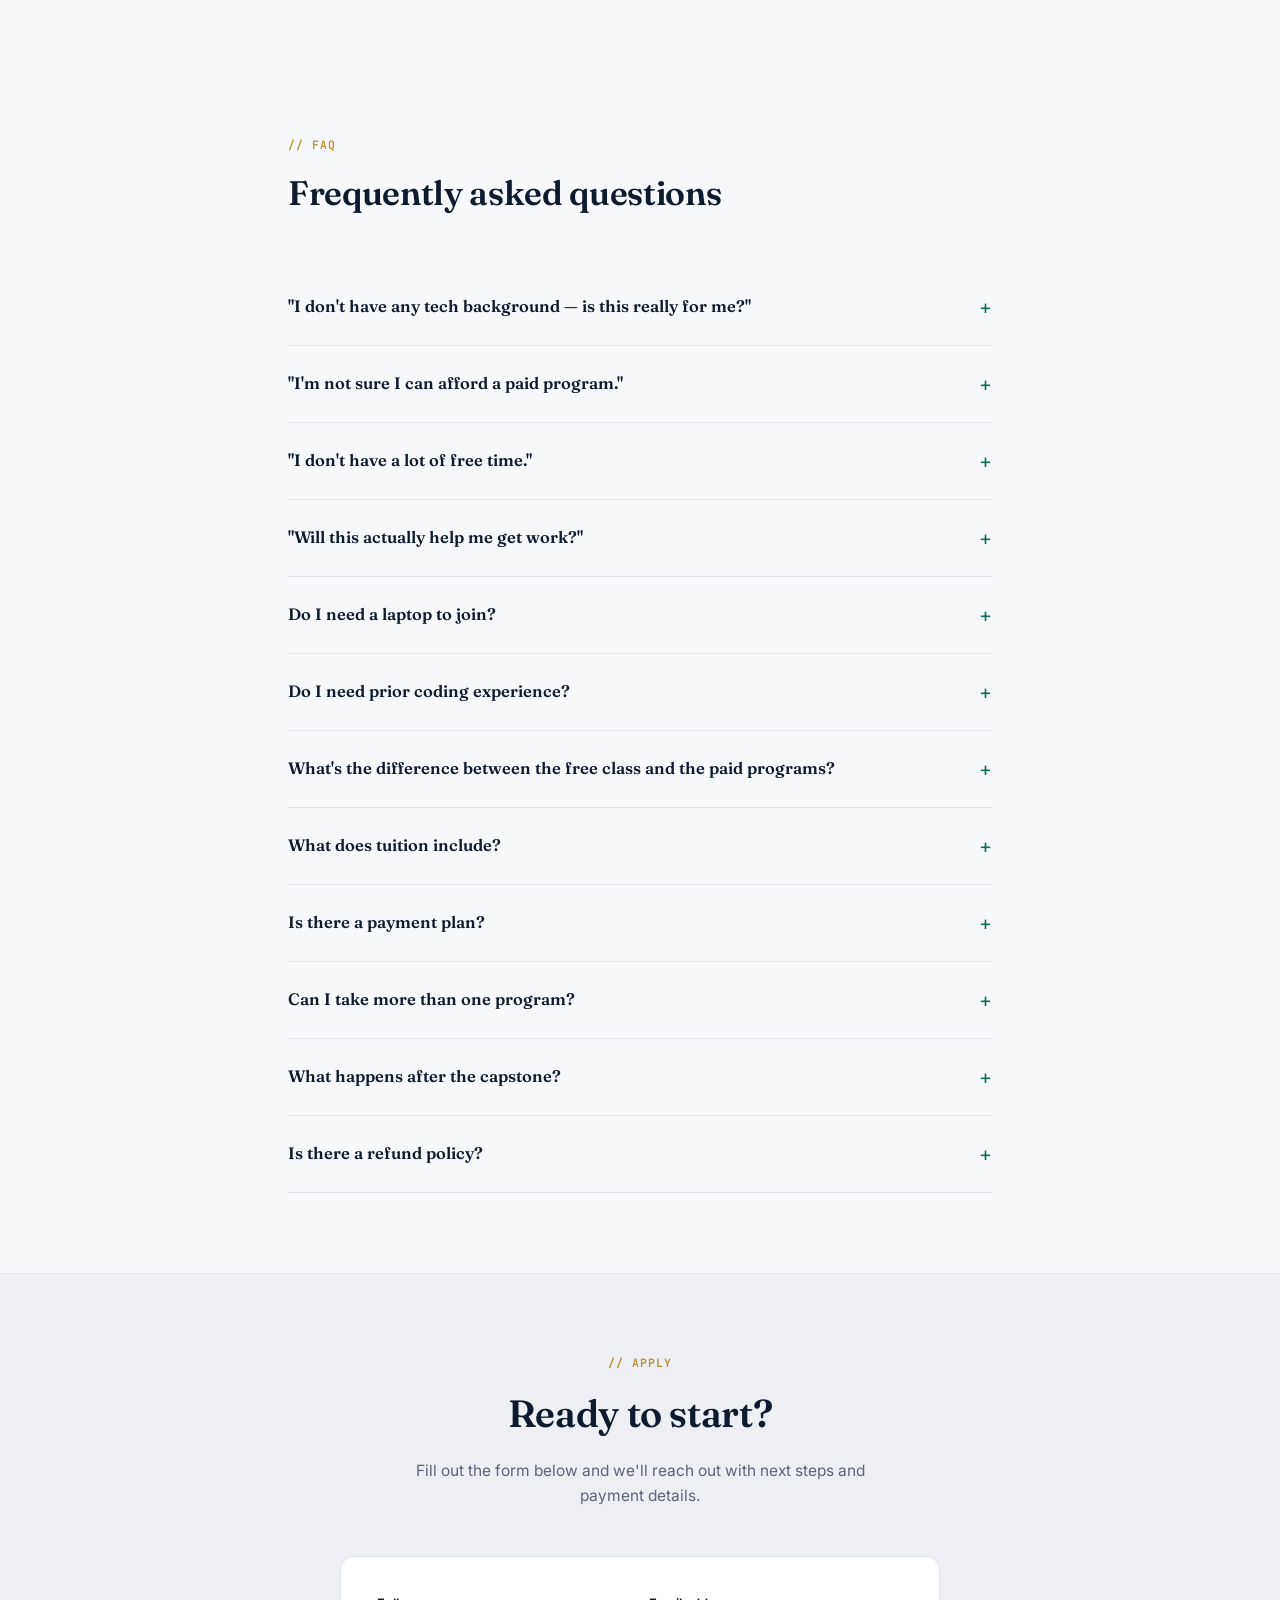
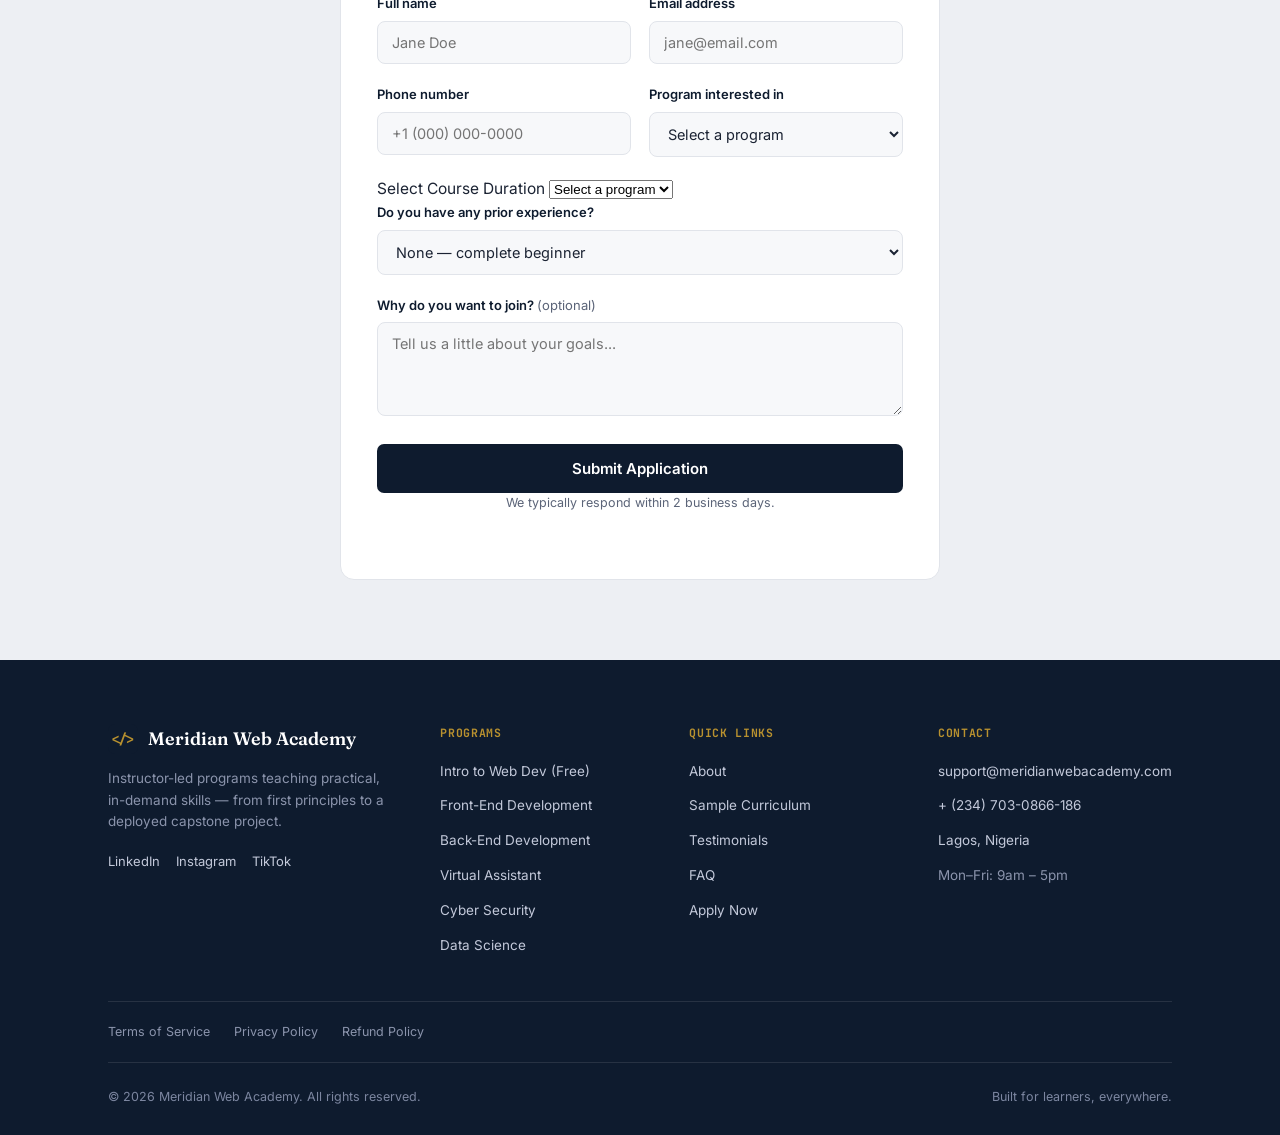
==== commit 2f4632fe: "meridian web academy" ====
--- a/index.html
+++ b/index.html
@@ -27,7 +27,7 @@
     </div>
   </div>
   <nav class="nav wrap">
-    <div class="logo"><span class="mark mono">&lt;/&gt;</span>Meridian Web Academy</div>
+    <a href="index.html" class="logo"><span class="mark mono">&lt;/&gt;</span>Meridian Web Academy</a>
     <div class="nav-links">
       <a href="#about">About</a>
       <a href="#programs">Programs</a>
--- a/css/styles.css
+++ b/css/styles.css
@@ -1,191 +1,236 @@
 :root{
-    --navy:#0E1B2E;
-    --navy-soft:#152A45;
-    --paper:#F7F8FA;
-    --paper-dim:#EDEFF3;
-    --ink:#1B2333;
-    --slate:#5B6478;
-    --line:#E1E4EA;
-    --gold:#B8912F;
-    --teal:#0E6E5C;
-    --teal-dark:#0A5548;
-    --white:#FFFFFF;
+  --navy:#0E1B2E;
+  --navy-soft:#152A45;
+  --paper:#F7F8FA;
+  --paper-dim:#EDEFF3;
+  --ink:#1B2333;
+  --slate:#5B6478;
+  --line:#E1E4EA;
+  --gold:#B8912F;
+  --teal:#0E6E5C;
+  --teal-dark:#0A5548;
+  --white:#FFFFFF;
+}
+*{box-sizing:border-box; margin:0; padding:0;}
+html{scroll-behavior:smooth;}
+body{
+  background:var(--paper);
+  color:var(--ink);
+  font-family:'Inter', sans-serif;
+  line-height:1.6;
+  font-size:clamp(14.5px, 1.4vw, 15.5px);
+  overflow-x:hidden;
+}
+@media (prefers-reduced-motion: reduce){ *{animation:none !important; transition:none !important;} }
+a{color:inherit; text-decoration:none;}
+ul,ol{list-style:none;}
+img{max-width:100%; display:block;}
+.wrap{max-width:1120px; margin:0 auto; padding:0 28px;}
+.mono{font-family:'JetBrains Mono', monospace;}
+h1,h2,h3{font-family:'Fraunces', serif; letter-spacing:-0.01em; color:var(--navy);}
+
+@media (max-width:640px){
+  .wrap{padding:0 20px;}
+}
+
+/* ===== HEADER ===== */
+header{
+  position:sticky; top:0; z-index: 60;
+  background:var(--paper);
+  border-bottom:1px solid var(--line);
+}
+.topbar{ background:var(--navy); }
+.topbar-inner{
+  display:flex; align-items:center; justify-content:space-between;
+  padding:8px 28px; font-size:12.5px; color:#AEB6C8;
+  gap:12px; flex-wrap:wrap;
+}
+.topbar-contact{ display:flex; align-items:center; gap:10px; flex-wrap:wrap; }
+.topbar-contact a{ color:#D5DAE5; }
+.topbar-contact a:hover{ color:var(--gold); }
+.topbar .divider{ color:#3A4258; }
+.topbar-social{ display:flex; gap:16px; }
+.topbar-social a{ color:#AEB6C8; }
+.topbar-social a:hover{ color:var(--gold); }
+@media (max-width:640px){ .topbar-social{ display:none; } }
+@media (max-width:420px){ .topbar-inner{ font-size:11.5px; padding:8px 20px; } }
+
+.nav{
+  display:flex; align-items:center; justify-content:space-between; padding:18px 28px;
+  background:rgba(247,248,250,0.92); backdrop-filter:blur(10px);
+  position:relative;
+}
+.logo{display:flex; align-items:center; gap:10px; font-family:'Fraunces',serif; font-weight:600; font-size:18px; color:var(--navy);}
+.logo .mark{
+  width:30px; height:30px; border-radius:7px; background:var(--navy);
+  display:flex; align-items:center; justify-content:center; flex-shrink:0;
+  color:var(--gold); font-family:'JetBrains Mono',monospace; font-weight:700; font-size:14px;
+}
+.nav-links{display:flex; gap:32px; font-size:14px; color:var(--slate); font-weight:500;}
+.nav-links a:hover{color:var(--navy);}
+.nav-cta{
+  background:var(--navy); color:var(--white); font-weight:600; font-size:13.5px;
+  padding:11px 20px; border-radius:6px; white-space:nowrap;
+}
+.nav-cta:hover{background:var(--teal-dark);}
+
+/* mobile nav toggle */
+.nav-toggle{
+  display:none; width:38px; height:38px; border-radius:8px; border:1px solid var(--line);
+  background:var(--white); align-items:center; justify-content:center; cursor:pointer; flex-shrink:0;
+}
+.nav-toggle span{ display:block; width:18px; height:2px; background:var(--navy); position:relative; }
+.nav-toggle span::before, .nav-toggle span::after{
+  content:""; position:absolute; left:0; width:18px; height:2px; background:var(--navy); transition:transform .2s ease;
+}
+.nav-toggle span::before{ top:-6px; }
+.nav-toggle span::after{ top:6px; }
+
+@media (max-width:760px){
+  .nav-links{
+    display:none; flex-direction:column; gap:2px;
+    position:absolute; top:100%; left:0; right:0;
+    background:var(--white); border-bottom:1px solid var(--line);
+    padding:14px 28px 20px; 
+    box-shadow: 0 12px 24px rgba(14, 27, 46, 0.08);
   }
-  *{box-sizing:border-box; margin:0; padding:0;}
-  html{scroll-behavior:smooth;}
-  body{
-    background:var(--paper);
-    color:var(--ink);
-    font-family:'Inter', sans-serif;
-    line-height:1.6;
-    font-size:15.5px;
-  }
-  @media (prefers-reduced-motion: reduce){ *{animation:none !important; transition:none !important;} }
-  a{color:inherit; text-decoration:none;}
-  ul,ol{list-style:none;}
-  img{max-width:100%; display:block;}
-  .wrap{max-width:1120px; margin:0 auto; padding:0 28px;}
-  .mono{font-family:'JetBrains Mono', monospace;}
-  h1,h2,h3{font-family:'Fraunces', serif; letter-spacing:-0.01em; color:var(--navy);}
-
-  /* ===== HEADER ===== */
-  header{
-    position:sticky; top:0; z-index:60;
-    background:var(--paper);
-    border-bottom:1px solid var(--line);
-  }
-  .topbar{ background:var(--navy); }
-  .topbar-inner{
-    display:flex; align-items:center; justify-content:space-between;
-    padding:8px 28px; font-size:12.5px; color:#AEB6C8;
-  }
-  .topbar-contact{ display:flex; align-items:center; gap:10px; }
-  .topbar-contact a{ color:#D5DAE5; }
-  .topbar-contact a:hover{ color:var(--gold); }
-  .topbar .divider{ color:#3A4258; }
-  .topbar-social{ display:flex; gap:16px; }
-  .topbar-social a{ color:#AEB6C8; }
-  .topbar-social a:hover{ color:var(--gold); }
-  @media (max-width:640px){ .topbar-social{ display:none; } }
-
-  .nav{
-    display:flex; align-items:center; justify-content:space-between; padding:18px 28px;
-    background:rgba(247,248,250,0.92); backdrop-filter:blur(10px);
-  }
-  .logo{display:flex; align-items:center; gap:10px; font-family:'Fraunces',serif; font-weight:600; font-size:18px; color:var(--navy);}
-  .logo .mark{
-    width:30px; height:30px; border-radius:7px; background:var(--navy);
-    display:flex; align-items:center; justify-content:center;
-    color:var(--gold); font-family:'JetBrains Mono',monospace; font-weight:700; font-size:14px;
-  }
-  .nav-links{display:flex; gap:32px; font-size:14px; color:var(--slate); font-weight:500;}
-  .nav-links a:hover{color:var(--navy);}
-  .nav-cta{
-    background:var(--navy); color:var(--white); font-weight:600; font-size:13.5px;
-    padding:11px 20px; border-radius:6px;
-  }
-  .nav-cta:hover{background:var(--teal-dark);}
-  @media (max-width:760px){ .nav-links{display:none;} }
-
-  /* ===== HERO ===== */
-  .hero{padding:96px 28px 0; border-bottom:1px solid var(--line);}
-  .hero-inner{max-width:680px; margin:0 auto; text-align:center;}
-  .eyebrow{
-    display:inline-flex; align-items:center; gap:8px;
-    font-family:'JetBrains Mono',monospace; font-size:12px; letter-spacing:0.04em; color:var(--teal);
-    text-transform:uppercase; margin-bottom:24px;
-  }
-  .eyebrow::before, .eyebrow::after{content:""; width:20px; height:1px; background:var(--teal); opacity:0.5;}
-  h1{font-size:clamp(34px,6vw,54px); line-height:1.08; font-weight:600;}
-  h1 .accent{color:var(--teal); font-style:italic;}
-  .hero p.lead{
-    margin:22px auto 0; font-size:17px; color:var(--slate); max-width:52ch;
-  }
-  .hero-actions{display:flex; gap:14px; margin-top:34px; justify-content:center; flex-wrap:wrap;}
-  .btn-primary{
-    background:var(--navy); color:var(--white); font-weight:600; font-size:15px;
-    padding:15px 26px; border-radius:7px;
-  }
-  .btn-primary:hover{background:var(--teal-dark);}
-  .btn-ghost{
-    border:1px solid var(--line); color:var(--navy); font-weight:600; font-size:15px;
-    padding:15px 26px; border-radius:7px; background:var(--white);
-  }
-  .btn-ghost:hover{border-color:var(--navy);}
-
-  .stat-bar{
-    margin-top:64px; border-top:1px solid var(--line);
-    display:grid; grid-template-columns:repeat(4,1fr);
-  }
-  .stat-bar div{
-    padding:26px 12px; text-align:center; border-right:1px solid var(--line);
-  }
-  .stat-bar div:last-child{border-right:none;}
-  .stat-bar b{display:block; font-family:'Fraunces',serif; font-size:26px; color:var(--navy); font-weight:600;}
-  .stat-bar span{font-size:12px; color:var(--slate);}
-  @media (max-width:640px){ .stat-bar{grid-template-columns:repeat(2,1fr);} .stat-bar div{border-bottom:1px solid var(--line);} }
-
-  /* ===== SECTION shared ===== */
-  section{padding:80px 28px;}
-  .section-head{max-width:600px; margin-bottom:48px;}
-  .section-head.center{margin-left:auto; margin-right:auto; text-align:center;}
-  .kicker{
-    font-family:'JetBrains Mono',monospace; font-size:11.5px; color:var(--gold);
-    text-transform:uppercase; letter-spacing:0.08em; margin-bottom:12px; font-weight:600;
-  }
-  .section-head h2{font-size:clamp(26px,4vw,34px); font-weight:600; margin-bottom:14px;}
-  .section-head p{color:var(--slate); font-size:15.5px;}
-
-  /* ===== WHY CHOOSE US ===== */
-  .why-grid{ display:grid; grid-template-columns:repeat(3,1fr); gap:22px; margin-top:44px; }
-  @media (max-width:820px){ .why-grid{ grid-template-columns:1fr; } }
-  .why-card{
-    background:var(--white); border:1px solid var(--line); border-radius:14px; padding:30px 28px;
-  }
-  .why-icon{
-    width:42px; height:42px; border-radius:10px; background:var(--paper-dim); color:var(--teal);
-    display:flex; align-items:center; justify-content:center; font-size:14px; font-weight:700;
-    margin-bottom:18px;
-  }
-  .why-card h3{ font-size:18px; font-weight:600; margin-bottom:10px; }
-  .why-card p{ font-size:14px; color:var(--slate); }
-
-  /* ===== ABOUT / OUTCOMES ===== */
-  .about{background:var(--white); border-top:1px solid var(--line); border-bottom:1px solid var(--line);}
-  .about-grid{display:grid; grid-template-columns:1.1fr 1fr; gap:56px; align-items:start;}
-  @media (max-width:820px){.about-grid{grid-template-columns:1fr;}}
-  .about-grid p{color:var(--slate); margin-bottom:16px; font-size:15.5px;}
-  .about-grid strong{color:var(--navy);}
-  .outcome-card{
-    background:var(--paper); border:1px solid var(--line); border-radius:10px;
-    padding:18px 20px; margin-bottom:12px; display:flex; gap:14px; align-items:flex-start;
-  }
-  .outcome-card .num{
-    font-family:'JetBrains Mono',monospace; font-size:13px; color:var(--teal); font-weight:700;
-    flex-shrink:0; padding-top:2px;
-  }
-  .outcome-card h4{font-family:'Inter',sans-serif; font-size:14.5px; font-weight:600; color:var(--navy); margin-bottom:4px;}
-  .outcome-card p{font-size:13.5px; color:var(--slate); margin:0;}
-
- /* ===== CURRICULUM ===== */
-
+  .nav-links.open{ display: flex; }
+  .nav-links a{ padding:10px 0; border-bottom:1px solid var(--paper-dim); }
+  .nav-toggle{ display:flex; }
+}
+@media (max-width:420px){
+  .nav{ padding:16px 20px; }
+  .logo{ font-size:16px; }
+  .nav-cta{ padding:9px 14px; font-size:12.5px; }
+}
+
+/* ===== HERO ===== */
+.hero{padding:clamp(56px,9vw,96px) 28px 0; border-bottom:1px solid var(--line);}
+.hero-inner{max-width:680px; margin:0 auto; text-align:center;}
+.eyebrow{
+  display:inline-flex; align-items:center; gap:8px;
+  font-family:'JetBrains Mono',monospace; font-size:12px; letter-spacing:0.04em; color:var(--teal);
+  text-transform:uppercase; margin-bottom:24px;
+}
+.eyebrow::before, .eyebrow::after{content:""; width:20px; height:1px; background:var(--teal); opacity:0.5;}
+h1{font-size:clamp(30px,6vw,54px); line-height:1.1; font-weight:600;}
+h1 .accent{color:var(--teal); font-style:italic;}
+.hero p.lead{
+  margin:22px auto 0; font-size:clamp(15px,2vw,17px); color:var(--slate); max-width:52ch;
+}
+.hero-actions{display:flex; gap:14px; margin-top:34px; justify-content:center; flex-wrap:wrap;}
+.btn-primary{
+  background:var(--navy); color:var(--white); font-weight:600; font-size:15px;
+  padding:15px 26px; border-radius:7px; display:inline-block;
+}
+.btn-primary:hover{background:var(--teal-dark);}
+.btn-ghost{
+  border:1px solid var(--line); color:var(--navy); font-weight:600; font-size:15px;
+  padding:15px 26px; border-radius:7px; background:var(--white); display:inline-block;
+}
+.btn-ghost:hover{border-color:var(--navy);}
+@media (max-width:480px){
+  .hero-actions{ flex-direction:column; }
+  .hero-actions a{ width:100%; text-align:center; }
+}
+
+.stat-bar{
+  margin-top:clamp(36px,6vw,64px); border-top:1px solid var(--line);
+  display:grid; grid-template-columns:repeat(4,1fr);
+}
+.stat-bar div{
+  padding:26px 12px; text-align:center; border-right:1px solid var(--line);
+}
+.stat-bar div:last-child{border-right:none;}
+.stat-bar b{display:block; font-family:'Fraunces',serif; font-size:clamp(20px,3vw,26px); color:var(--navy); font-weight:600;}
+.stat-bar span{font-size:12px; color:var(--slate);}
+@media (max-width:640px){
+  .stat-bar{grid-template-columns:repeat(2,1fr);}
+  .stat-bar div{border-bottom:1px solid var(--line); border-right:1px solid var(--line);}
+  .stat-bar div:nth-child(2n){border-right:none;}
+}
+
+/* ===== SECTION shared ===== */
+section{padding:clamp(48px,8vw,80px) 28px;}
+.section-head{max-width:600px; margin-bottom:clamp(28px,5vw,48px);}
+.section-head.center{margin-left:auto; margin-right:auto; text-align:center;}
+.kicker{
+  font-family:'JetBrains Mono',monospace; font-size:11.5px; color:var(--gold);
+  text-transform:uppercase; letter-spacing:0.08em; margin-bottom:12px; font-weight:600;
+}
+.section-head h2{font-size:clamp(24px,4vw,34px); font-weight:600; margin-bottom:14px;}
+.section-head p{color:var(--slate); font-size:clamp(14px,2vw,15.5px);}
+
+/* ===== WHY CHOOSE US ===== */
+.why-grid{ display:grid; grid-template-columns:repeat(3,1fr); gap:22px; margin-top:44px; }
+@media (max-width:820px){ .why-grid{ grid-template-columns:1fr; } }
+.why-card{
+  background:var(--white); border:1px solid var(--line); border-radius:14px; padding:28px;
+}
+.why-icon{
+  width:42px; height:42px; border-radius:10px; background:var(--paper-dim); color:var(--teal);
+  display:flex; align-items:center; justify-content:center; font-size:14px; font-weight:700;
+  margin-bottom:18px;
+}
+.why-card h3{ font-size:18px; font-weight:600; margin-bottom:10px; }
+.why-card p{ font-size:14px; color:var(--slate); }
+
+/* ===== ABOUT / OUTCOMES ===== */
+.about{background:var(--white); border-top:1px solid var(--line); border-bottom:1px solid var(--line);}
+.about-grid{display:grid; grid-template-columns:1.1fr 1fr; gap:clamp(28px,5vw,56px); align-items:start;}
+@media (max-width:820px){.about-grid{grid-template-columns:1fr;}}
+.about-grid p{color:var(--slate); margin-bottom:16px; font-size:clamp(14px,2vw,15.5px);}
+.about-grid strong{color:var(--navy);}
+.outcome-card{
+  background:var(--paper); border:1px solid var(--line); border-radius:10px;
+  padding:18px 20px; margin-bottom:12px; display:flex; gap:14px; align-items:flex-start;
+}
+.outcome-card .num{
+  font-family:'JetBrains Mono',monospace; font-size:13px; color:var(--teal); font-weight:700;
+  flex-shrink:0; padding-top:2px;
+}
+.outcome-card h4{font-family:'Inter',sans-serif; font-size:14.5px; font-weight:600; color:var(--navy); margin-bottom:4px;}
+.outcome-card p{font-size:13.5px; color:var(--slate); margin:0;}
+
+/* ===== CURRICULUM (multi-track grid, e.g. full curriculum overview page) ===== */
 .curriculum-grid{
   display:grid;
   grid-template-columns:repeat(2, minmax(0, 1fr));
   gap:32px;
   align-items:start;
 }
-
-/* ===== PROGRAM TRACK ===== */
+@media (max-width:1100px){
+  .curriculum-grid{ grid-template-columns:1fr; gap:40px; }
+}
 
 .curriculum-track{
   min-width:0;
   padding:28px;
   border:1px solid var(--line);
   background:var(--white);
-}
-
+  border-radius:14px;
+}
 .curriculum-track.featured{
   border:2px solid var(--teal);
   position:relative;
 }
-
-/* Featured badge */
-
 .curriculum-track.featured::before{
   content:"RECOMMENDED";
   position:absolute;
   top:-12px;
   right:22px;
   padding:5px 10px;
+  border-radius:4px;
   background:var(--teal);
   color:var(--white);
   font-family:'JetBrains Mono',monospace;
   font-size:10px;
   letter-spacing:0.08em;
 }
-
-/* ===== TRACK HEADER ===== */
+@media (max-width:600px){
+  .curriculum-track{ padding:22px 18px; }
+  .curriculum-track.featured::before{ right:14px; font-size:9px; }
+}
 
 .track-header{
   display:flex;
@@ -193,8 +238,8 @@
   align-items:flex-start;
   gap:20px;
   margin-bottom:14px;
-}
-
+  flex-wrap:wrap;
+}
 .track-label{
   display:block;
   font-family:'JetBrains Mono',monospace;
@@ -203,13 +248,11 @@
   letter-spacing:0.08em;
   text-transform:uppercase;
 }
-
 .track-header h3{
   margin-top:6px;
-  font-size:25px;
+  font-size:clamp(20px,3vw,25px);
   font-weight:600;
 }
-
 .track-duration{
   font-family:'JetBrains Mono',monospace;
   font-size:11px;
@@ -217,7 +260,6 @@
   white-space:nowrap;
   padding-top:5px;
 }
-
 .track-description{
   color:var(--slate);
   font-size:14px;
@@ -225,15 +267,15 @@
   margin-bottom:32px;
   max-width:60ch;
 }
-
-
-/* ===== TIMELINE ===== */
-
+@media (max-width:600px){
+  .track-duration{ white-space:normal; padding-top:0; }
+}
+
+/* ===== TIMELINE (used inside a track, or standalone on a single-program page) ===== */
 .curriculum-timeline{
   position:relative;
   padding-left:36px;
 }
-
 .curriculum-timeline::before{
   content:"";
   position:absolute;
@@ -243,16 +285,11 @@
   width:1px;
   background:var(--line);
 }
-
 .module{
   position:relative;
   padding-bottom:36px;
 }
-
-.module:last-child{
-  padding-bottom:0;
-}
-
+.module:last-child{ padding-bottom:0; }
 .module::before{
   content:"";
   position:absolute;
@@ -265,11 +302,7 @@
   border:2px solid var(--teal);
   box-sizing:border-box;
 }
-
-.module.capstone::before{
-  background:var(--teal);
-}
-
+.module.capstone::before{ background:var(--teal); }
 .module-head{
   display:flex;
   align-items:baseline;
@@ -277,7 +310,6 @@
   margin-bottom:6px;
   flex-wrap:wrap;
 }
-
 .module-head .tag{
   font-family:'JetBrains Mono',monospace;
   font-size:11px;
@@ -285,403 +317,278 @@
   text-transform:uppercase;
   letter-spacing:0.04em;
 }
-
-.module h3{
-  font-size:19px;
-  font-weight:600;
-  line-height:1.3;
-}
-
-.module p{
-  color:var(--slate);
-  font-size:14px;
-  line-height:1.65;
-  max-width:60ch;
-  margin-top:4px;
-}
-
+.module h3{ font-size:clamp(16px,2.5vw,19px); font-weight:600; line-height:1.3; }
+.module p{ color:var(--slate); font-size:14px; line-height:1.65; max-width:60ch; margin-top:4px; }
 .module .sessions{
-  margin-top:10px;
-  display:flex;
-  gap:8px 20px;
-  flex-wrap:wrap;
-  font-size:13px;
-  color:var(--slate);
-}
-
-.module .sessions b{
-  color:var(--navy);
-  font-weight:600;
-}
-
-
-/* ===== RESPONSIVE ===== */
-
-@media (max-width:1100px){
-
-  .curriculum-grid{
-    grid-template-columns:1fr;
-    gap:50px;
-  }
-
-  .curriculum-track{
-    padding:26px;
-  }
-
-}
+  margin-top:10px; display:flex; gap:8px 20px; flex-wrap:wrap; font-size:13px; color:var(--slate);
+}
+.module .sessions b{ color:var(--navy); font-weight:600; }
 
 @media (max-width:600px){
-
-  .curriculum-track{
-    padding:22px 18px;
-  }
-
-  .track-header{
-    display:block;
-  }
-
-  .track-duration{
-    display:block;
-    margin-top:8px;
-  }
-
-  .curriculum-timeline{
-    padding-left:32px;
-  }
-
-  .curriculum-timeline::before{
-    left:9px;
-  }
-
-  .module::before{
-    left:-32px;
-    width:20px;
-    height:20px;
-  }
-
-  .module h3{
-    font-size:17px;
-  }
-
-  .module p{
-    font-size:13.5px;
-  }
-
-  .module .sessions{
-    display:block;
-  }
-
-  .module .sessions span{
-    display:block;
-    margin-bottom:6px;
-  }
-
-  .curriculum-track.featured::before{
-    right:14px;
-    font-size:9px;
-  }
-
-}
-
-  /* ===== PROGRAMS ===== */
-  #programs{background:var(--navy); color:var(--white);}
-  #programs .section-head h2{color:var(--white);}
-  #programs .kicker{color:var(--gold);}
-  #programs .section-head p{color:#AEB6C8;}
-
-  .programs-grid{
-    display:grid; grid-template-columns:repeat(3,1fr); gap:22px; align-items:stretch;
-  }
-  @media (max-width:920px){ .programs-grid{grid-template-columns:repeat(2,1fr);} }
-  @media (max-width:600px){ .programs-grid{grid-template-columns:1fr;} }
-
-  .program-card{
-    background:var(--white); color:var(--ink); border-radius:14px; padding:28px;
-    display:flex; flex-direction:column; border:2px solid transparent;
-  }
-  .program-card.free{ border-color:var(--gold); }
-  .program-top{
-    display:flex; align-items:center; justify-content:space-between; margin-bottom:16px;
-  }
-  .badge{
-    font-family:'JetBrains Mono',monospace; font-size:10.5px; text-transform:uppercase; letter-spacing:0.04em;
-    background:var(--paper-dim); color:var(--slate); padding:4px 10px; border-radius:20px; font-weight:600;
-  }
-  .badge-free{ background:rgba(184,145,47,0.14); color:var(--gold); }
-  .program-card .duration{font-size:12px; color:var(--slate);}
-  .program-card h3{font-size:19px; font-weight:600; margin-bottom:8px;}
-  .program-card p{font-size:14px; color:var(--slate); flex-grow:1; margin-bottom:18px;}
-  .program-price{
-    font-family:'Fraunces',serif; font-weight:600; font-size:30px; color:var(--navy); margin-bottom:18px;
-  }
-  .program-price span{font-size:13px; color:var(--slate); font-weight:400; font-family:'Inter',sans-serif;}
-  .program-card .full{width:100%; text-align:center; display:block;}
-  .program-actions{ display:flex; flex-direction:column; gap:10px; }
-  .link-more{
-    font-size:13px; font-weight:600; color:var(--teal); text-align:center; padding:4px 0;
-  }
-  .link-more:hover{ color:var(--teal-dark); text-decoration:underline; }
-
-  .scholarship-note{
-    margin-top:32px; text-align:center; font-size:13.5px; color:#AEB6C8;
-  }
-
-  /* ===== APPLY FORM ===== */
-  .apply-form{
-    max-width:600px; margin:0 auto; text-align:left;
-    background:var(--white); border:1px solid var(--line); border-radius:14px;
-    padding:36px;
-  }
-  .form-row{display:grid; grid-template-columns:1fr 1fr; gap:18px;}
-  @media (max-width:560px){ .form-row{grid-template-columns:1fr;} }
-
-  .form-group{margin-bottom:20px;}
-  .form-group label{
-    display:block; font-size:13px; font-weight:600; color:var(--navy); margin-bottom:7px;
-  }
-  .form-group label .optional{color:var(--slate); font-weight:400;}
-
-  .form-group input,
-  .form-group select,
-  .form-group textarea{
-    width:100%; font-family:'Inter',sans-serif; font-size:14.5px; color:var(--ink);
-    background:var(--paper); border:1px solid var(--line); border-radius:8px;
-    padding:12px 14px; outline:none;
-  }
-  .form-group input:focus,
-  .form-group select:focus,
-  .form-group textarea:focus{
-    border-color:var(--teal); box-shadow:0 0 0 3px rgba(14,110,92,0.12);
-  }
-  .form-group textarea{resize:vertical; min-height:90px;}
-
-  /*  =====FOR FORM-SELECTION======== */
-  .form-select{margin-bottom:20px;}
-  .form-select label{
-    display:block; font-size:13px; font-weight:600; color:var(--navy); margin-bottom:7px;
-  }
-  .form-group label .optional{color:var(--slate); font-weight:400;}
-
-  .form-select input,
-  .form-select select,
-  .form-select textarea{
-    width:100%; font-family:'Inter',sans-serif; font-size:14.5px; color:var(--ink);
-    background:var(--paper); border:1px solid var(--line); border-radius:8px;
-    padding:12px 14px; outline:none;
-  }
-  .form-select input:focus,
-  .form-select select:focus,
-  .form-select textarea:focus{
-    border-color:var(--teal); box-shadow:0 0 0 3px rgba(14,110,92,0.12);
-  }
-  .form-select textarea{resize:vertical; min-height:90px;} 
-
-  .apply-form .full{width:100%; text-align:center; border:none; cursor:pointer; font-family:'Inter',sans-serif;}
-  .form-note{
-    text-align:center; font-size:12.5px; color:var(--slate); margin-top:14px;
-  }
-
-  /* ===== TESTIMONIALS ===== */
-  .testimonials-grid{ display:grid; grid-template-columns:repeat(3,1fr); gap:22px; margin-top:44px; }
-  @media (max-width:820px){ .testimonials-grid{ grid-template-columns:1fr; } }
-  .testimonial-card{
-    background:var(--white); border:1px solid var(--line); border-radius:14px; padding:28px;
-    display:flex; flex-direction:column;
-  }
-  .stars{ color:var(--gold); font-size:14px; letter-spacing:2px; margin-bottom:14px; }
-  .quote{ font-size:14.5px; color:var(--ink); line-height:1.6; flex-grow:1; margin-bottom:20px; font-style:italic; }
-  .testimonial-who{ display:flex; align-items:center; gap:12px; padding-top:16px; border-top:1px solid var(--line); }
-  .avatar{
-    width:38px; height:38px; border-radius:50%; background:var(--paper-dim); color:var(--slate);
-    display:flex; align-items:center; justify-content:center; font-size:14px; font-weight:700; flex-shrink:0;
-  }
-  .t-name{ font-size:14px; font-weight:600; color:var(--navy); }
-  .t-role{ font-size:12.5px; color:var(--slate); margin-top:1px; }
-
-  /* ===== FAQ ===== */
-  .faq-item{border-bottom:1px solid var(--line); padding:22px 0;}
-  .faq-item summary{
-    cursor:pointer; font-family:'Fraunces',serif; font-weight:600; font-size:16.5px; color:var(--navy);
-    display:flex; justify-content:space-between; align-items:center; list-style:none;
-  }
-  .faq-item summary::-webkit-details-marker{display:none;}
-  .faq-item summary::after{content:"+"; color:var(--teal); font-size:20px; font-weight:400; font-family:'Inter',sans-serif;}
-  .faq-item[open] summary::after{content:"–";}
-  .faq-item p{margin-top:12px; color:var(--slate); font-size:14.5px; max-width:62ch;}
-
-  /* ===== FINAL CTA ===== */
-  .final-cta{
-    text-align:center; background:var(--paper-dim); border-top:1px solid var(--line);
-  }
-  .final-cta h2{font-size:clamp(28px,4.5vw,38px); margin-bottom:14px;}
-  .final-cta p{color:var(--slate); max-width:48ch; margin:0 auto 30px;}
-
-  /* ===== COURSE PAGE — HERO ===== */
-  .course-hero{ padding:64px 28px 0; border-bottom:1px solid var(--line); }
-  .course-hero-inner{ max-width:760px; margin:0 auto; text-align:center; }
-  .course-hero h1{ font-size:clamp(32px,5.5vw,50px); line-height:1.08; margin-top:18px; }
-  .course-hero .lead{ margin-top:20px; font-size:17px; color:var(--slate); max-width:56ch; margin-left:auto; margin-right:auto; }
-  .course-hero-actions{ display:flex; gap:14px; margin-top:32px; justify-content:center; flex-wrap:wrap; }
-
-  .feature-pills{
-    display:flex; flex-wrap:wrap; gap:12px; justify-content:center; margin-top:40px; padding-bottom:48px;
-  }
-  .feature-pill{
-    display:flex; align-items:center; gap:8px; background:var(--white); border:1px solid var(--line);
-    border-radius:30px; padding:10px 18px; font-size:13px; font-weight:600; color:var(--navy);
-  }
-  .feature-pill .dot{ width:7px; height:7px; border-radius:50%; background:var(--teal); }
-
-  /* ===== COURSE PAGE — OVERVIEW / OUTCOMES ===== */
-  .course-overview{ max-width:760px; }
-  .course-overview p{ color:var(--slate); font-size:15.5px; margin-bottom:14px; }
-  .outcomes-list{ margin-top:18px; display:flex; flex-direction:column; gap:12px; max-width:720px; }
-  .outcomes-list li{ display:flex; gap:14px; align-items:flex-start; font-size:14.5px; color:var(--ink); }
-  .outcomes-list .num{
-    font-family:'JetBrains Mono',monospace; font-size:12px; color:var(--teal); font-weight:700;
-    background:var(--paper-dim); width:26px; height:26px; border-radius:50%; flex-shrink:0;
-    display:flex; align-items:center; justify-content:center; margin-top:1px;
-  }
-
-  /* ===== COURSE PAGE — COHORT BANNER ===== */
-  .cohort-banner{
-    background:var(--navy); color:var(--white); border-radius:16px; padding:36px 40px;
-    display:flex; align-items:center; justify-content:space-between; flex-wrap:wrap; gap:24px;
-    margin:56px 0;
-  }
-  .cohort-banner .info .label{ font-family:'JetBrains Mono',monospace; font-size:11px; color:var(--gold); text-transform:uppercase; letter-spacing:0.06em; }
-  .cohort-banner .info h3{ color:var(--white); font-size:24px; margin-top:8px; }
-  .cohort-banner .info .meta{ margin-top:6px; font-size:13.5px; color:#AEB6C8; }
-  .cohort-banner .actions{ display:flex; gap:12px; flex-wrap:wrap; }
-  .cohort-banner .btn-primary{ background:var(--gold); color:var(--navy); }
-  .cohort-banner .btn-primary:hover{ background:#CBA23F; }
-
-  /* ===== COURSE PAGE — CAREER PATHWAYS ===== */
-  .career-pills{ display:flex; flex-wrap:wrap; gap:12px; margin-top:22px; }
-  .career-pill{
-    background:var(--white); border:1px solid var(--line); border-radius:10px;
-    padding:14px 20px; font-size:14px; font-weight:600; color:var(--navy);
-  }
-
-  /* ===== COURSE PAGE — PRICING TIERS ===== */
-  .pricing-tiers{ display:grid; grid-template-columns:repeat(3,1fr); gap:20px; margin-top:44px; }
-  @media (max-width:820px){ .pricing-tiers{ grid-template-columns:1fr; } }
-  .tier-card{
-    background:var(--white); border:1px solid var(--line); border-radius:14px; padding:28px; text-align:center;
-  }
-  .tier-card.featured{ border-color:var(--gold); box-shadow:0 0 0 1px var(--gold); }
-  .tier-card .tier-label{ font-family:'JetBrains Mono',monospace; font-size:11px; color:var(--slate); text-transform:uppercase; letter-spacing:0.05em; }
-  .tier-card .tier-price{ font-family:'Fraunces',serif; font-weight:600; font-size:32px; color:var(--navy); margin:12px 0 4px; }
-  .tier-card .tier-note{ font-size:12.5px; color:var(--slate); margin-bottom:20px; }
-
-  /* ===== COURSE PAGE — HELP BANNER ===== */
-  .help-banner{
-    background:var(--paper-dim); border-radius:16px; padding:44px; text-align:center; margin:0 0 24px;
-  }
-  .help-banner h3{ font-size:22px; margin-bottom:10px; }
-  .help-banner p{ color:var(--slate); font-size:14.5px; margin-bottom:22px; }
-
-  /* ===== FOOTER ===== */
-  footer{background:var(--navy); color:#AEB6C8; padding:64px 28px 28px;}
-  .footer-grid{
-    display:grid; grid-template-columns:1.4fr 1fr 1fr 1fr; gap:40px; padding-bottom:44px; border-bottom:1px solid rgba(255,255,255,0.1);
-  }
-  @media (max-width:760px){ .footer-grid{grid-template-columns:1fr 1fr; row-gap:32px;} }
-  .footer-brand .logo{color:var(--white); margin-bottom:14px;}
-  .footer-brand p{font-size:13.5px; color:#8B94AC; max-width:34ch;}
-  .footer-col h4{
-    font-family:'JetBrains Mono',monospace; font-size:11.5px; color:var(--gold); text-transform:uppercase;
-    letter-spacing:0.06em; margin-bottom:16px;
-  }
-  .footer-col ul{display:flex; flex-direction:column; gap:10px;}
-  .footer-col a{font-size:13.5px; color:#C3C9DA;}
-  .footer-col a:hover{color:var(--white);}
-  .footer-social{ display:flex; gap:16px; margin-top:18px; }
-  .footer-social a{ font-size:13px; color:#C3C9DA; }
-  .footer-social a:hover{ color:var(--gold); }
-  .footer-hours{ font-size:13.5px; color:#8B94AC; }
-  .footer-legal-row{ padding:20px 0; border-bottom:1px solid rgba(255,255,255,0.1); }
-  .footer-legal-row .legal{ display:flex; gap:24px; }
-  .footer-legal-row .legal a{ font-size:12.5px; color:#8B94AC; }
-  .footer-legal-row .legal a:hover{ color:var(--white); }
-
-  .footer-bottom{
-    padding-top:24px; display:flex; justify-content:space-between; align-items:center;
-    font-size:12.5px; color:#7C86A0; flex-wrap:wrap; gap:12px;
-  }
-
- /* ===== CONTACT FORM ===== */
-
+  .curriculum-timeline{ padding-left:32px; }
+  .curriculum-timeline::before{ left:9px; }
+  .module::before{ left:-32px; width:20px; height:20px; }
+  .module h3{ font-size:16.5px; }
+  .module p{ font-size:13.5px; }
+  .module .sessions{ display:flex; flex-direction:column; gap:4px; }
+}
+
+/* ===== PROGRAMS ===== */
+#programs{background:var(--navy); color:var(--white);}
+#programs .section-head h2{color:var(--white);}
+#programs .kicker{color:var(--gold);}
+#programs .section-head p{color:#AEB6C8;}
+
+.programs-grid{
+  display:grid; grid-template-columns:repeat(3,1fr); gap:22px; align-items:stretch;
+}
+@media (max-width:920px){ .programs-grid{grid-template-columns:repeat(2,1fr);} }
+@media (max-width:600px){ .programs-grid{grid-template-columns:1fr;} }
+
+.program-card{
+  background:var(--white); color:var(--ink); border-radius:14px; padding:28px;
+  display:flex; flex-direction:column; border:2px solid transparent;
+}
+.program-card.free{ border-color:var(--gold); }
+.program-top{
+  display:flex; align-items:center; justify-content:space-between; margin-bottom:16px; gap:10px;
+}
+.badge{
+  font-family:'JetBrains Mono',monospace; font-size:10.5px; text-transform:uppercase; letter-spacing:0.04em;
+  background:var(--paper-dim); color:var(--slate); padding:4px 10px; border-radius:20px; font-weight:600;
+}
+.badge-free{ background:rgba(184,145,47,0.14); color:var(--gold); }
+.program-card .duration{font-size:12px; color:var(--slate); white-space:nowrap;}
+.program-card h3{font-size:19px; font-weight:600; margin-bottom:8px;}
+.program-card p{font-size:14px; color:var(--slate); flex-grow:1; margin-bottom:18px;}
+.program-price{
+  font-family:'Fraunces',serif; font-weight:600; font-size:clamp(24px,3vw,30px); color:var(--navy); margin-bottom:18px;
+}
+.program-price span{font-size:13px; color:var(--slate); font-weight:400; font-family:'Inter',sans-serif;}
+.program-card .full{width:100%; text-align:center; display:block;}
+.program-actions{ display:flex; flex-direction:column; gap:10px; }
+.link-more{
+  font-size:13px; font-weight:600; color:var(--teal); text-align:center; padding:4px 0;
+}
+.link-more:hover{ color:var(--teal-dark); text-decoration:underline; }
+
+.scholarship-note{
+  margin-top:32px; text-align:center; font-size:13.5px; color:#AEB6C8;
+}
+
+/* ===== APPLY FORM ===== */
+.apply-form{
+  max-width:600px; margin:0 auto; text-align:left;
+  background:var(--white); border:1px solid var(--line); border-radius:14px;
+  padding:clamp(22px,4vw,36px);
+}
+.form-row{display:grid; grid-template-columns:1fr 1fr; gap:18px;}
+@media (max-width:560px){ .form-row{grid-template-columns:1fr; gap:0;} }
+
+.form-group{margin-bottom:20px;}
+.form-group label{
+  display:block; font-size:13px; font-weight:600; color:var(--navy); margin-bottom:7px;
+}
+.form-group label .optional{color:var(--slate); font-weight:400;}
+
+.form-group input,
+.form-group select,
+.form-group textarea{
+  width:100%; font-family:'Inter',sans-serif; font-size:14.5px; color:var(--ink);
+  background:var(--paper); border:1px solid var(--line); border-radius:8px;
+  padding:12px 14px; outline:none;
+}
+.form-group input:focus,
+.form-group select:focus,
+.form-group textarea:focus{
+  border-color:var(--teal); box-shadow:0 0 0 3px rgba(14,110,92,0.12);
+}
+.form-group textarea{resize:vertical; min-height:90px;}
+
+.apply-form .full{width:100%; text-align:center; border:none; cursor:pointer; font-family:'Inter',sans-serif;}
+.form-note{
+  text-align:center; font-size:12.5px; color:var(--slate); margin-top:14px;
+}
+
+/* ===== TESTIMONIALS ===== */
+.testimonials-grid{ display:grid; grid-template-columns:repeat(3,1fr); gap:22px; margin-top:44px; }
+@media (max-width:820px){ .testimonials-grid{ grid-template-columns:1fr; } }
+.testimonial-card{
+  background:var(--white); border:1px solid var(--line); border-radius:14px; padding:28px;
+  display:flex; flex-direction:column;
+}
+.stars{ color:var(--gold); font-size:14px; letter-spacing:2px; margin-bottom:14px; }
+.quote{ font-size:14.5px; color:var(--ink); line-height:1.6; flex-grow:1; margin-bottom:20px; font-style:italic; }
+.testimonial-who{ display:flex; align-items:center; gap:12px; padding-top:16px; border-top:1px solid var(--line); }
+.avatar{
+  width:38px; height:38px; border-radius:50%; background:var(--paper-dim); color:var(--slate);
+  display:flex; align-items:center; justify-content:center; font-size:14px; font-weight:700; flex-shrink:0;
+}
+.t-name{ font-size:14px; font-weight:600; color:var(--navy); }
+.t-role{ font-size:12.5px; color:var(--slate); margin-top:1px; }
+
+/* ===== FAQ ===== */
+.faq-item{border-bottom:1px solid var(--line); padding:22px 0;}
+.faq-item summary{
+  cursor:pointer; font-family:'Fraunces',serif; font-weight:600; font-size:clamp(15px,2vw,16.5px); color:var(--navy);
+  display:flex; justify-content:space-between; align-items:center; gap:12px; list-style:none;
+}
+.faq-item summary::-webkit-details-marker{display:none;}
+.faq-item summary::after{content:"+"; color:var(--teal); font-size:20px; font-weight:400; font-family:'Inter',sans-serif; flex-shrink:0;}
+.faq-item[open] summary::after{content:"–";}
+.faq-item p{margin-top:12px; color:var(--slate); font-size:14.5px; max-width:62ch;}
+
+/* ===== FINAL CTA ===== */
+.final-cta{
+  text-align:center; background:var(--paper-dim); border-top:1px solid var(--line);
+}
+.final-cta h2{font-size:clamp(26px,4.5vw,38px); margin-bottom:14px;}
+.final-cta p{color:var(--slate); max-width:48ch; margin:0 auto 30px;}
+
+/* ===== COURSE PAGE — HERO ===== */
+.course-hero{ padding:clamp(44px,8vw,64px) 28px 0; border-bottom:1px solid var(--line); }
+.course-hero-inner{ max-width:760px; margin:0 auto; text-align:center; }
+.course-hero h1{ font-size:clamp(28px,5.5vw,50px); line-height:1.1; margin-top:18px; }
+.course-hero .lead{ margin-top:20px; font-size:clamp(15px,2vw,17px); color:var(--slate); max-width:56ch; margin-left:auto; margin-right:auto; }
+.course-hero-actions{ display:flex; gap:14px; margin-top:32px; justify-content:center; flex-wrap:wrap; }
+@media (max-width:480px){
+  .course-hero-actions{ flex-direction:column; }
+  .course-hero-actions a{ width:100%; text-align:center; }
+}
+
+.feature-pills{
+  display:flex; flex-wrap:wrap; gap:12px; justify-content:center; margin-top:40px; padding-bottom:48px;
+}
+.feature-pill{
+  display:flex; align-items:center; gap:8px; background:var(--white); border:1px solid var(--line);
+  border-radius:30px; padding:10px 18px; font-size:13px; font-weight:600; color:var(--navy);
+}
+.feature-pill .dot{ width:7px; height:7px; border-radius:50%; background:var(--teal); flex-shrink:0; }
+
+/* ===== COURSE PAGE — OVERVIEW / OUTCOMES ===== */
+.course-overview{ max-width:760px; }
+.course-overview p{ color:var(--slate); font-size:clamp(14px,2vw,15.5px); margin-bottom:14px; }
+.outcomes-list{ margin-top:18px; display:flex; flex-direction:column; gap:12px; max-width:720px; }
+.outcomes-list li{ display:flex; gap:14px; align-items:flex-start; font-size:14.5px; color:var(--ink); }
+.outcomes-list .num{
+  font-family:'JetBrains Mono',monospace; font-size:12px; color:var(--teal); font-weight:700;
+  background:var(--paper-dim); width:26px; height:26px; border-radius:50%; flex-shrink:0;
+  display:flex; align-items:center; justify-content:center; margin-top:1px;
+}
+
+/* ===== COURSE PAGE — COHORT BANNER ===== */
+.cohort-banner{
+  background:var(--navy); color:var(--white); border-radius:16px; padding:clamp(24px,4vw,36px) clamp(24px,4vw,40px);
+  display:flex; align-items:center; justify-content:space-between; flex-wrap:wrap; gap:24px;
+  margin:clamp(36px,6vw,56px) 0;
+}
+.cohort-banner .info .label{ font-family:'JetBrains Mono',monospace; font-size:11px; color:var(--gold); text-transform:uppercase; letter-spacing:0.06em; }
+.cohort-banner .info h3{ color:var(--white); font-size:clamp(19px,3vw,24px); margin-top:8px; }
+.cohort-banner .info .meta{ margin-top:6px; font-size:13.5px; color:#AEB6C8; }
+.cohort-banner .actions{ display:flex; gap:12px; flex-wrap:wrap; }
+.cohort-banner .btn-primary{ background:var(--gold); color:var(--navy); }
+.cohort-banner .btn-primary:hover{ background:#CBA23F; }
+@media (max-width:560px){
+  .cohort-banner{ flex-direction:column; align-items:flex-start; }
+  .cohort-banner .actions{ width:100%; }
+  .cohort-banner .actions a{ width:100%; text-align:center; }
+}
+
+/* ===== COURSE PAGE — CAREER PATHWAYS ===== */
+.career-pills{ display:flex; flex-wrap:wrap; gap:12px; margin-top:22px; }
+.career-pill{
+  background:var(--white); border:1px solid var(--line); border-radius:10px;
+  padding:14px 20px; font-size:14px; font-weight:600; color:var(--navy);
+}
+
+/* ===== COURSE PAGE — PRICING TIERS ===== */
+.pricing-tiers{ display:grid; grid-template-columns:repeat(3,1fr); gap:20px; margin-top:44px; }
+@media (max-width:820px){ .pricing-tiers{ grid-template-columns:1fr; } }
+.tier-card{
+  background:var(--white); border:1px solid var(--line); border-radius:14px; padding:28px; text-align:center;
+}
+.tier-card.featured{ border-color:var(--gold); box-shadow:0 0 0 1px var(--gold); }
+.tier-card .tier-label{ font-family:'JetBrains Mono',monospace; font-size:11px; color:var(--slate); text-transform:uppercase; letter-spacing:0.05em; }
+.tier-card .tier-price{ font-family:'Fraunces',serif; font-weight:600; font-size:clamp(26px,4vw,32px); color:var(--navy); margin:12px 0 4px; }
+.tier-card .tier-note{ font-size:12.5px; color:var(--slate); margin-bottom:20px; }
+
+/* ===== COURSE PAGE — HELP / CONTACT BANNER ===== */
+/* .help-banner = simple centered CTA banner (e.g. "Still have questions?") */
 .help-banner{
-  padding:24px 28px;
+  background:var(--paper-dim); border-radius:16px; padding:clamp(28px,5vw,44px); text-align:center; margin:0 0 24px;
+}
+.help-banner h3{ font-size:clamp(19px,3vw,22px); margin-bottom:10px; }
+.help-banner p{ color:var(--slate); font-size:14.5px; margin-bottom:22px; }
+
+/* .contact-banner = card containing an actual contact form (distinct from .help-banner CTA) */
+.contact-banner{
+  padding:clamp(20px,4vw,24px) clamp(20px,4vw,28px);
   border:1px solid var(--line);
   background:var(--white);
-}
-
-.help-banner .section-head{
-  margin-bottom:18px;
-}
-
-.help-banner h3{
-  font-size:22px;
-  margin:4px 0;
-}
-
-.help-banner .section-head p{
-  font-size:13px;
-  margin:0;
-}
-
-.form-row{
-  display:grid;
-  grid-template-columns:1fr 1fr;
-  gap:10px;
-  margin-bottom:10px;
-}
-
+  border-radius:16px;
+}
+.contact-banner .section-head{ margin-bottom:18px; }
+.contact-banner h3{ font-size:clamp(19px,3vw,22px); margin:4px 0; }
+.contact-banner .section-head p{ font-size:13px; margin:0; }
+
+.contact-form .form-row{
+  display:grid; grid-template-columns:1fr 1fr; gap:10px; margin-bottom:10px;
+}
+@media (max-width:600px){
+  .contact-form .form-row{ grid-template-columns:1fr; }
+}
 .contact-form input,
 .contact-form select,
 .contact-form textarea{
-  width:100%;
-  box-sizing:border-box;
-  padding:9px 12px;
-  font-size:12.5px;
-  border:1px solid var(--line);
-  background:var(--white);
-  color:var(--navy);
-  font-family:inherit;
-}
-
+  width:100%; box-sizing:border-box; padding:10px 12px; font-size:13px;
+  border:1px solid var(--line); border-radius:6px; background:var(--white); color:var(--navy);
+  font-family:inherit; outline:none;
+}
+.contact-form input:focus,
+.contact-form select:focus,
+.contact-form textarea:focus{
+  border-color:var(--teal); box-shadow:0 0 0 3px rgba(14,110,92,0.12);
+}
 .contact-form textarea{
-  display:block;
-  width:100%;
-  height:65px;
-  min-height:65px;
-  resize:vertical;
-  margin-bottom:10px;
-}
-
+  display:block; width:100%; height:70px; min-height:70px; resize:vertical; margin-bottom:10px;
+}
 .contact-form .btn-primary{
-  display:block;
-  margin:0 auto;
-  padding:9px 16px;
-  font-size:12px;
-  border:0;
-  cursor:pointer;
-}
-
-@media(max-width:600px){
-
-  .help-banner{
-    padding:22px 18px;
-  }
-
-  .form-row{
-    grid-template-columns:1fr;
-  }
-
-  .contact-form .btn-primary{
-    width:100%;
-  }
-
-}+  display:block; margin:0 auto; padding:10px 18px; font-size:13px; border:0; cursor:pointer; width:100%; max-width:220px;
+}
+@media (max-width:600px){
+  .contact-banner{ padding:22px 18px; }
+  .contact-form .btn-primary{ width:100%; max-width:none; }
+}
+
+/* ===== FOOTER ===== */
+footer{background:var(--navy); color:#AEB6C8; padding:clamp(40px,7vw,64px) 28px 28px;}
+.footer-grid{
+  display:grid; grid-template-columns:1.4fr 1fr 1fr 1fr; gap:40px; padding-bottom:44px; border-bottom:1px solid rgba(255,255,255,0.1);
+}
+@media (max-width:760px){ .footer-grid{grid-template-columns:1fr 1fr; row-gap:32px;} }
+@media (max-width:480px){ .footer-grid{grid-template-columns:1fr; row-gap:28px;} }
+.footer-brand .logo{color:var(--white); margin-bottom:14px;}
+.footer-brand p{font-size:13.5px; color:#8B94AC; max-width:34ch;}
+.footer-col h4{
+  font-family:'JetBrains Mono',monospace; font-size:11.5px; color:var(--gold); text-transform:uppercase;
+  letter-spacing:0.06em; margin-bottom:16px;
+}
+.footer-col ul{display:flex; flex-direction:column; gap:10px;}
+.footer-col a{font-size:13.5px; color:#C3C9DA;}
+.footer-col a:hover{color:var(--white);}
+.footer-social{ display:flex; gap:16px; margin-top:18px; }
+.footer-social a{ font-size:13px; color:#C3C9DA; }
+.footer-social a:hover{ color:var(--gold); }
+.footer-hours{ font-size:13.5px; color:#8B94AC; }
+.footer-legal-row{ padding:20px 0; border-bottom:1px solid rgba(255,255,255,0.1); }
+.footer-legal-row .legal{ display:flex; gap:24px; flex-wrap:wrap; }
+.footer-legal-row .legal a{ font-size:12.5px; color:#8B94AC; }
+.footer-legal-row .legal a:hover{ color:var(--white); }
+
+.footer-bottom{
+  padding-top:24px; display:flex; justify-content:space-between; align-items:center;
+  font-size:12.5px; color:#7C86A0; flex-wrap:wrap; gap:12px;
+}
+@media (max-width:480px){
+  .footer-bottom{ flex-direction:column; align-items:flex-start; }
+}
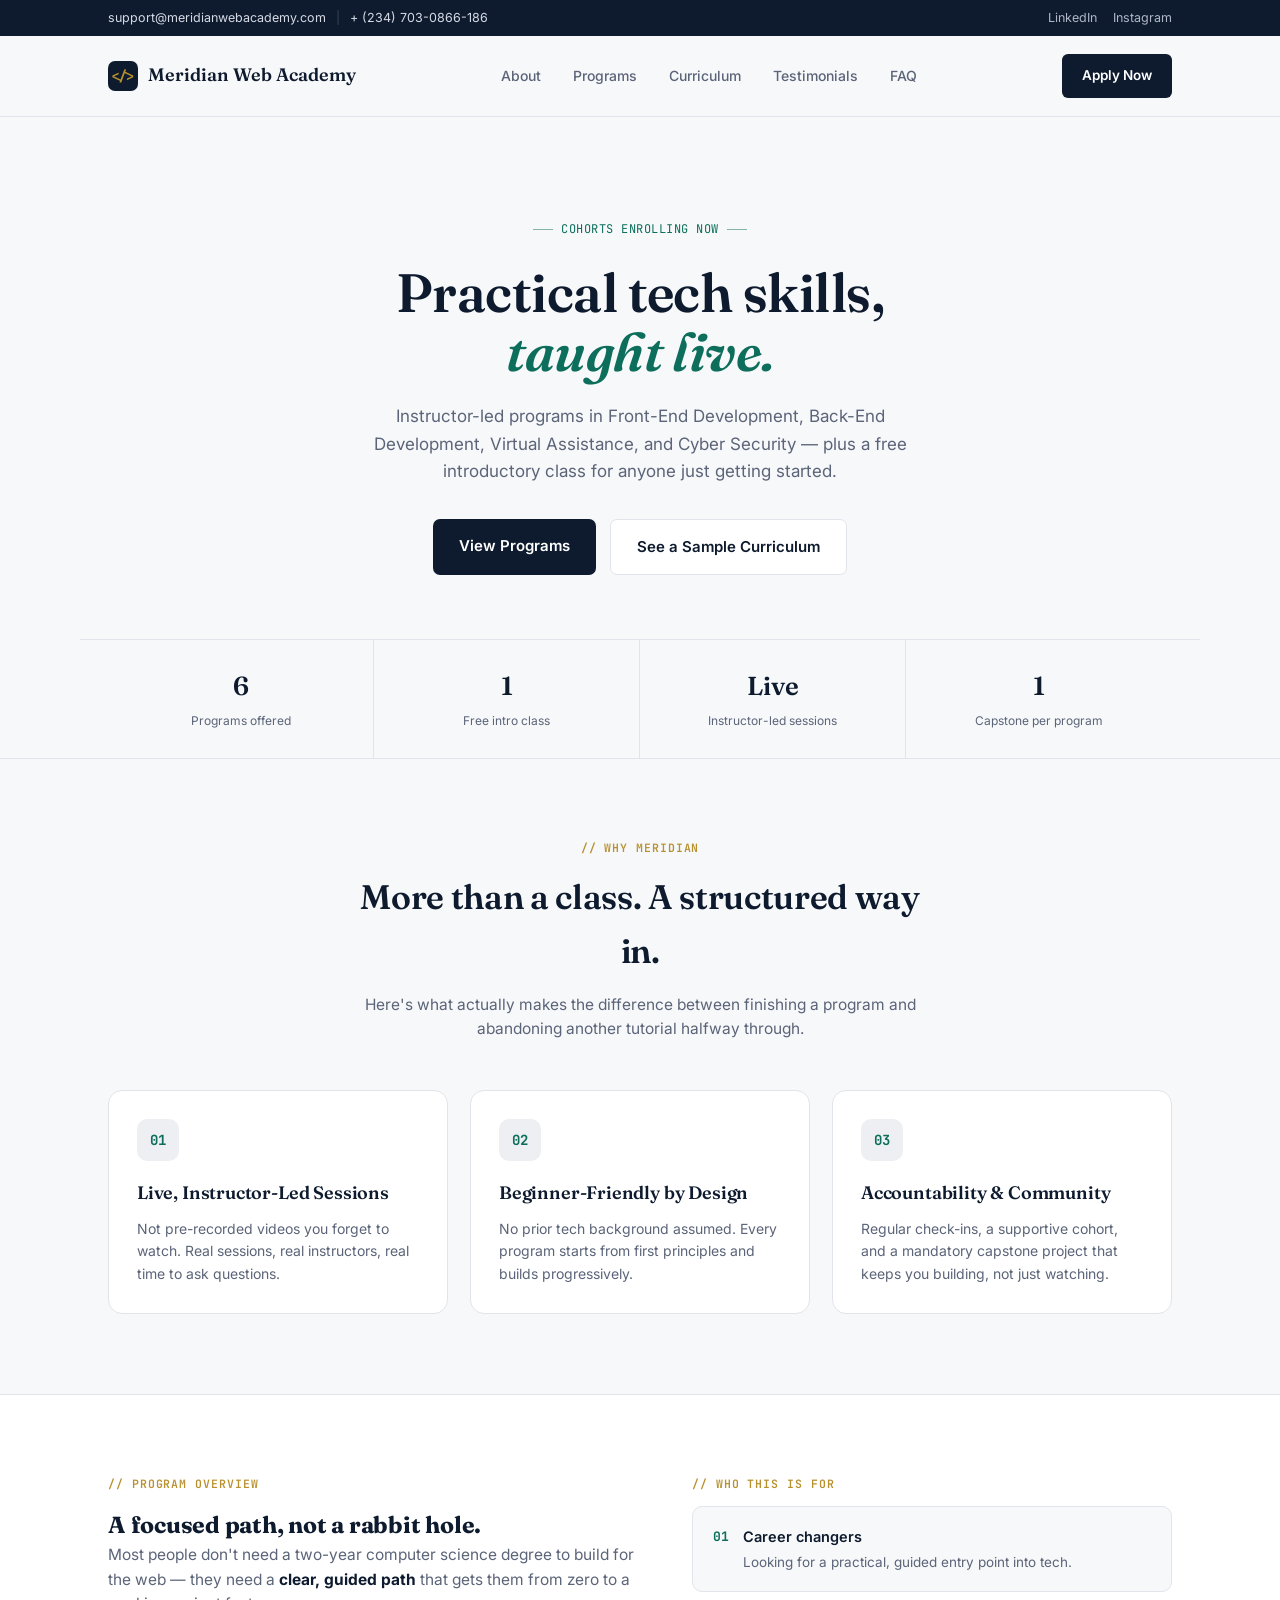
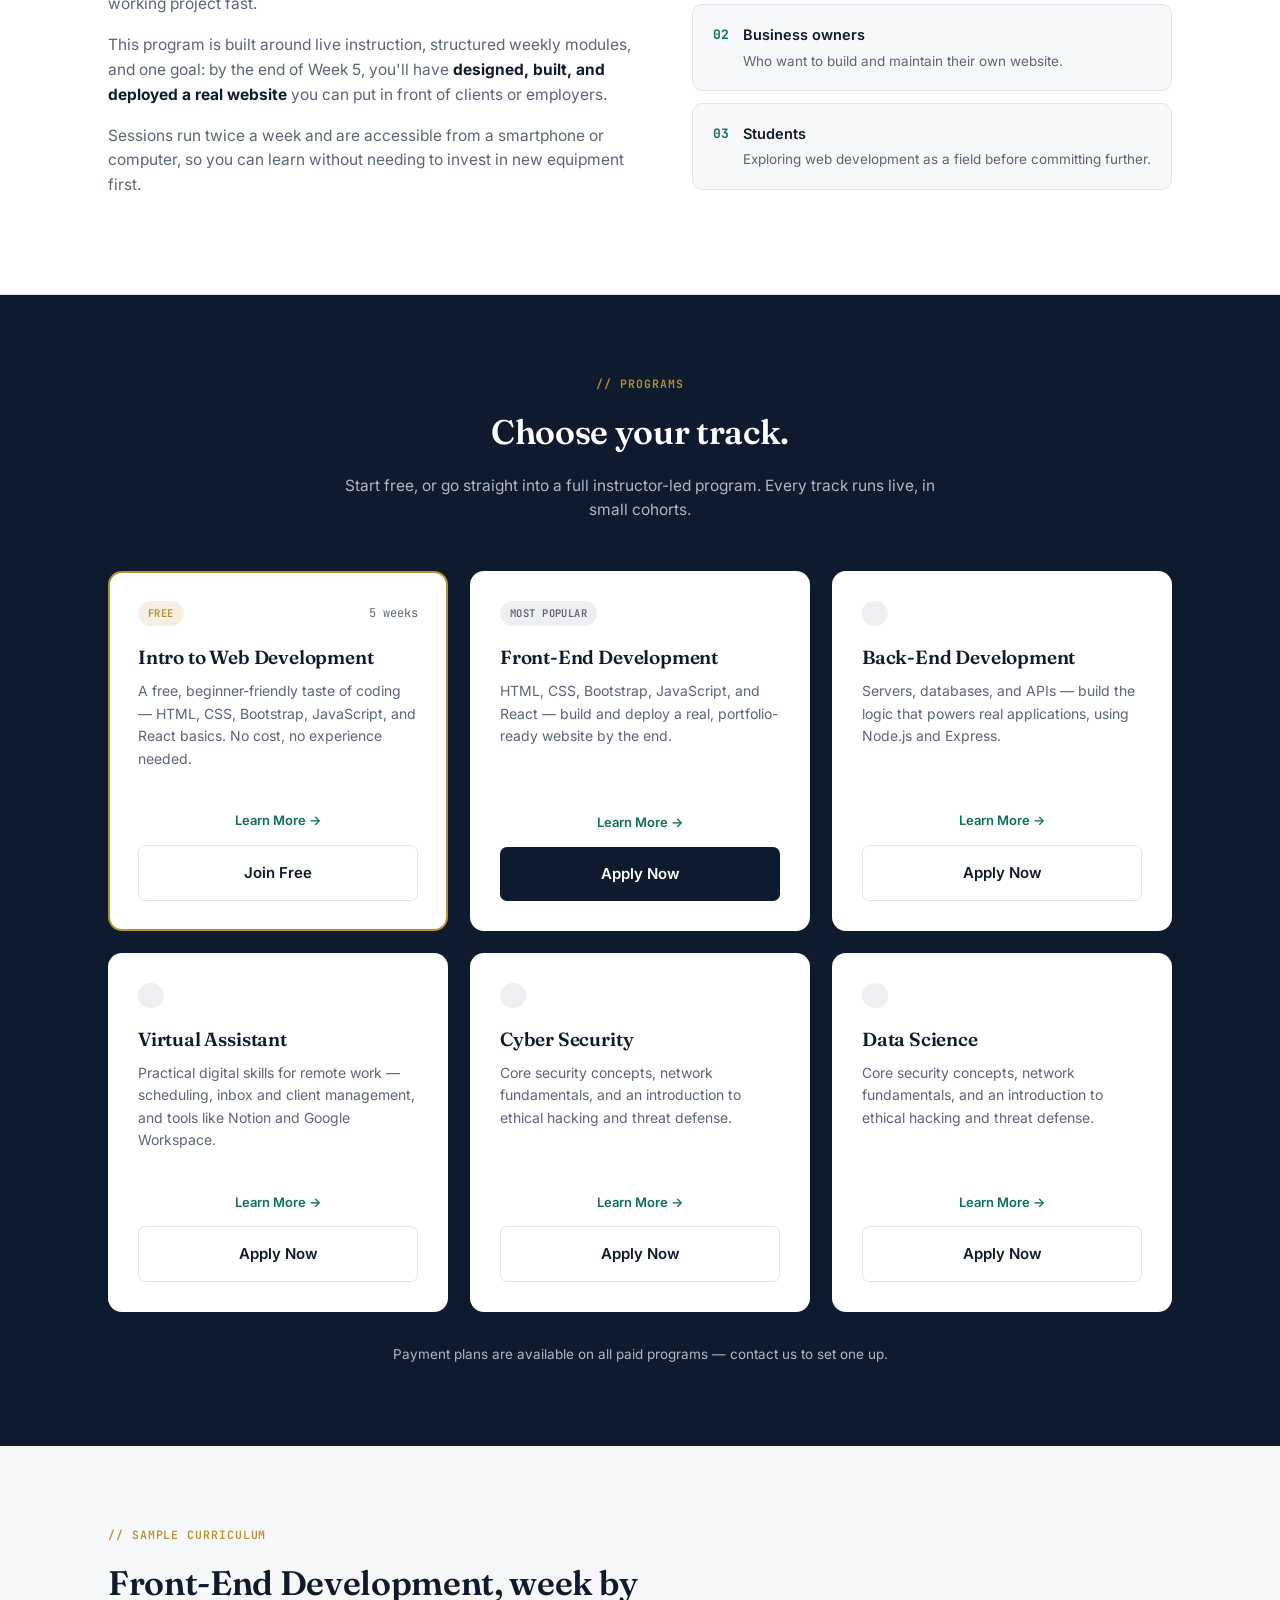
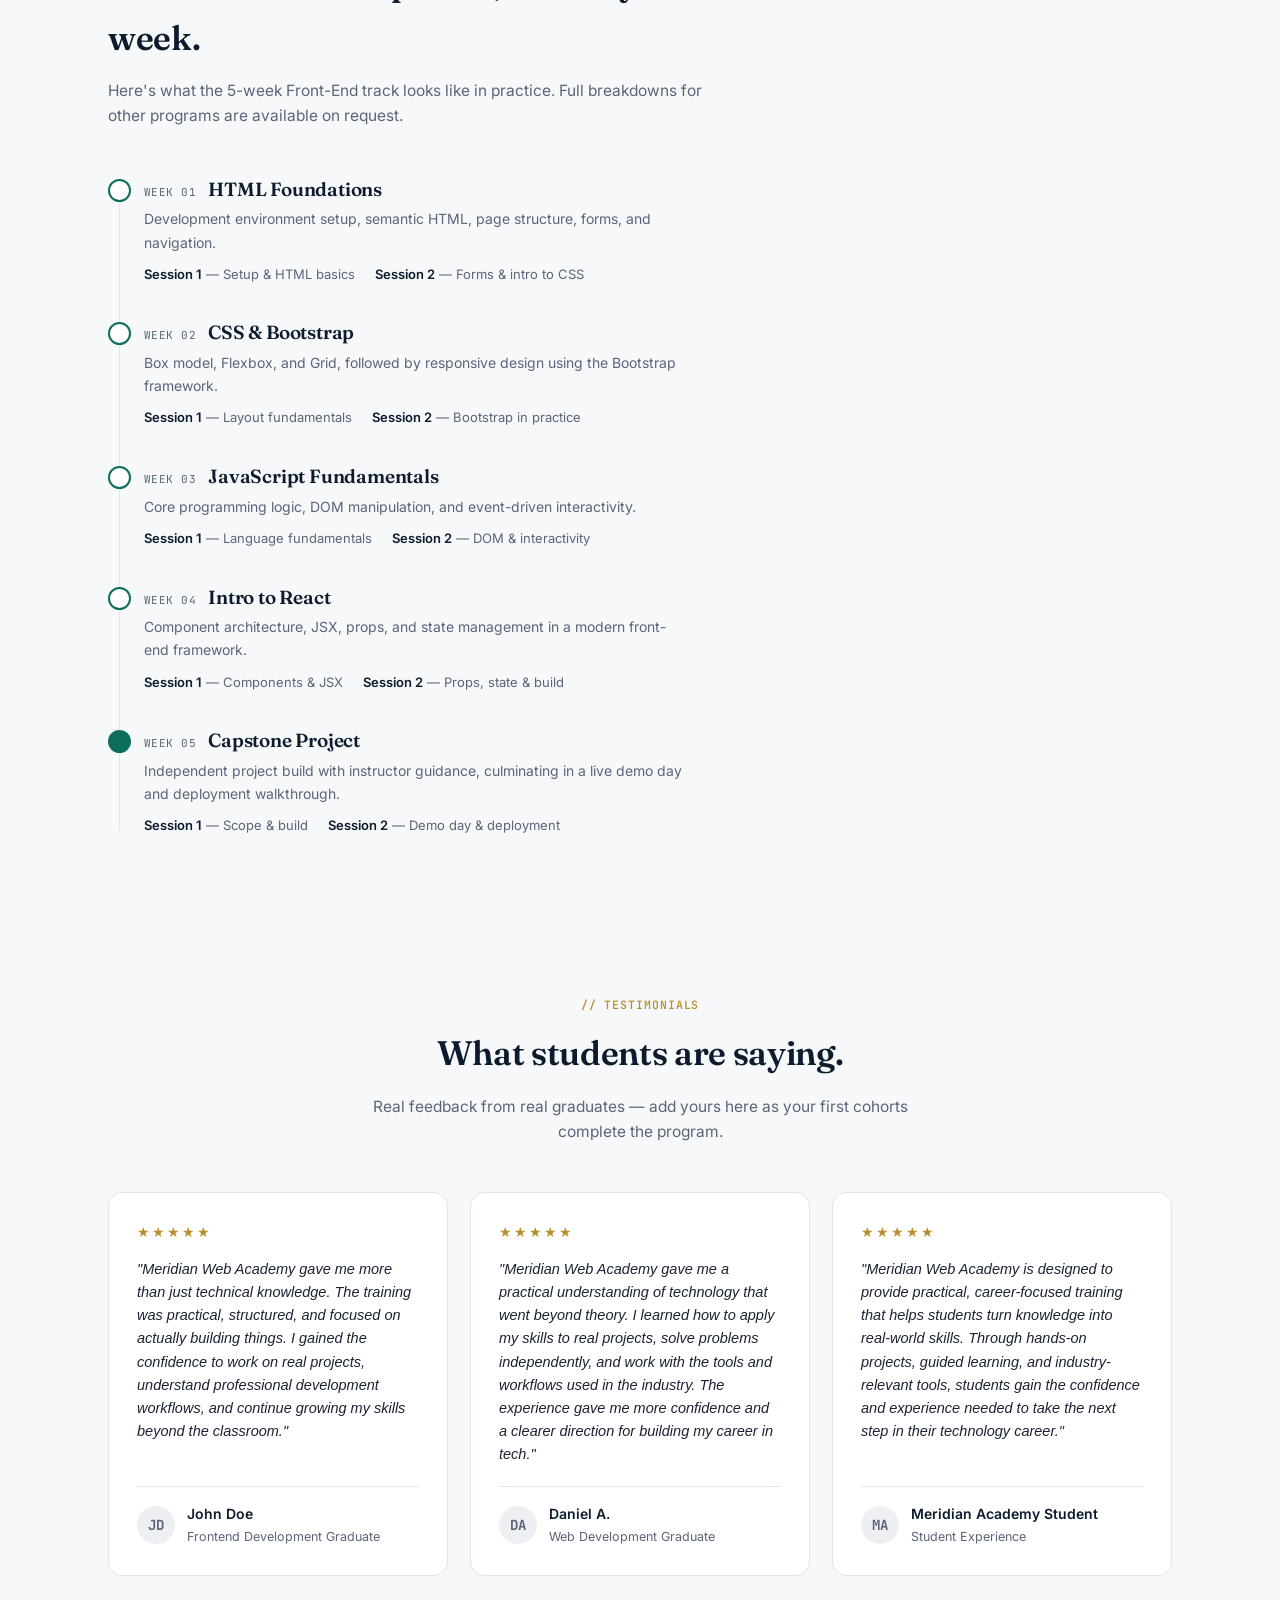
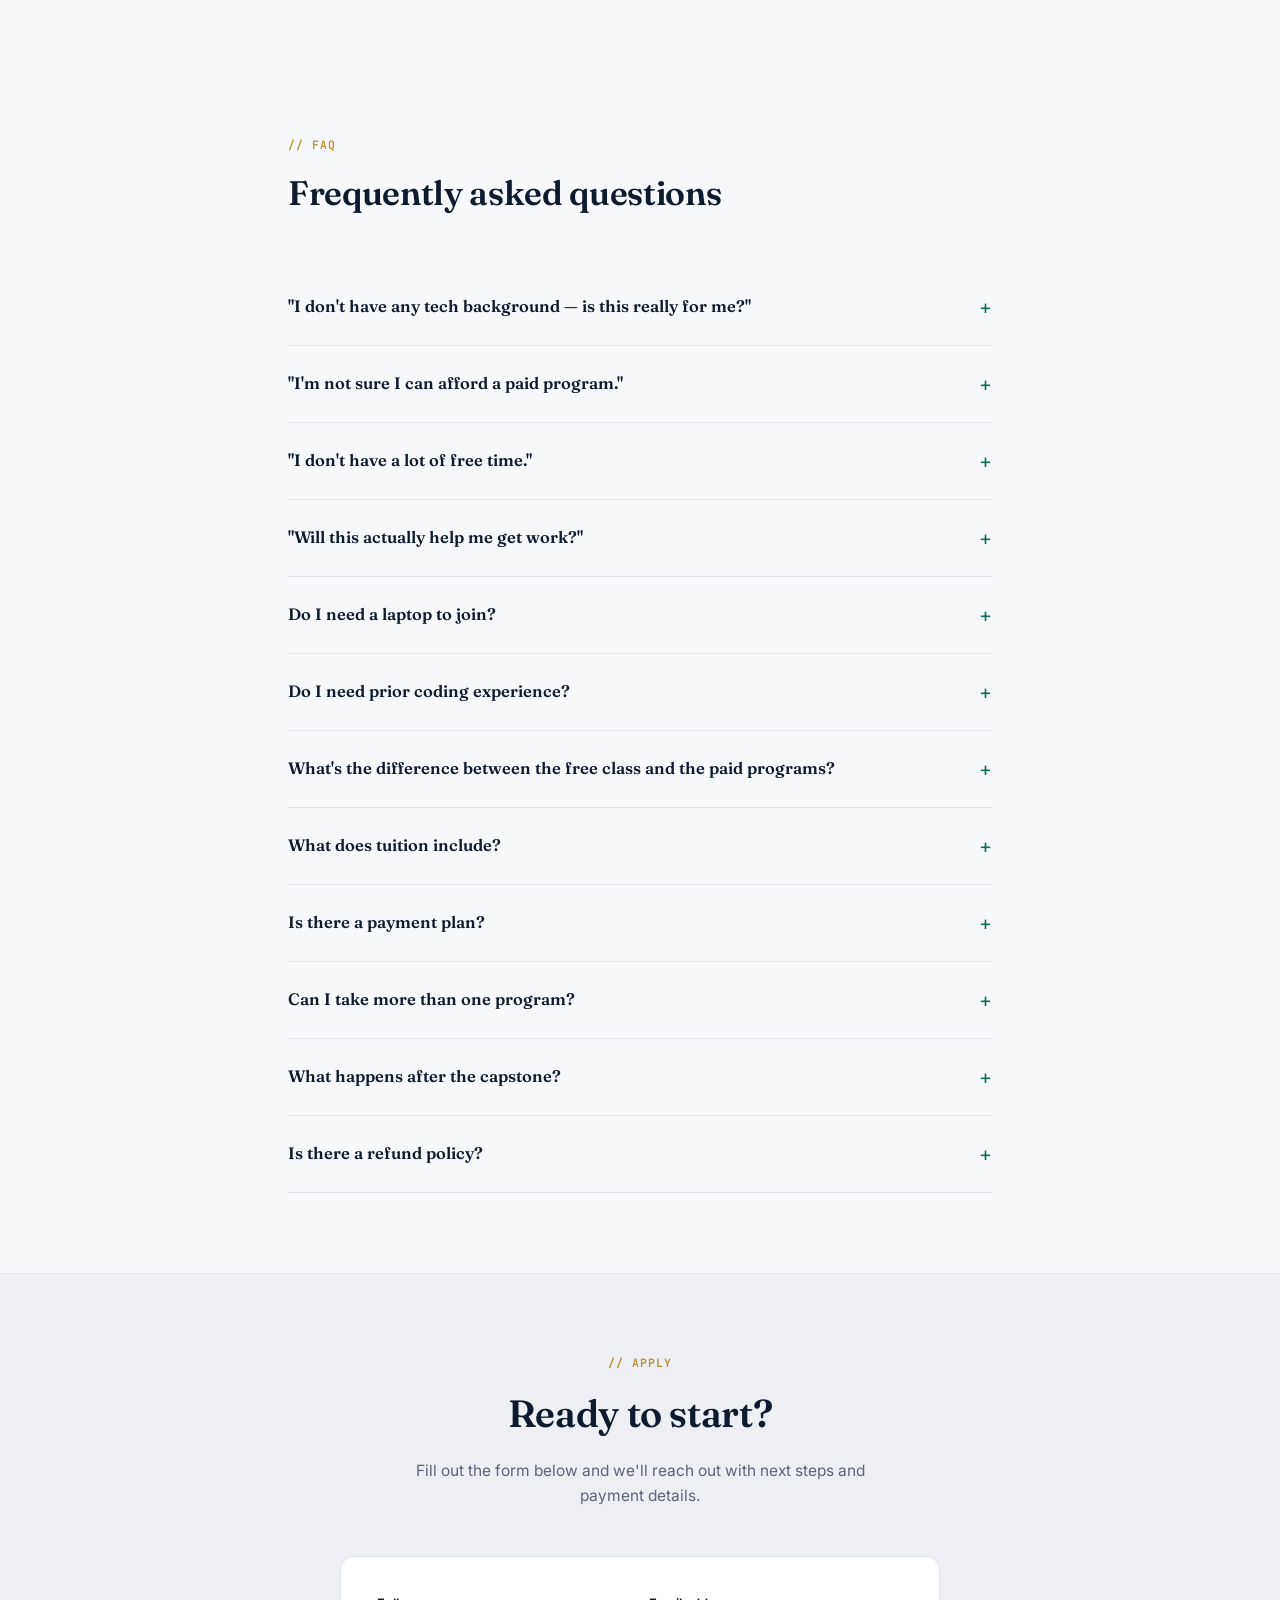
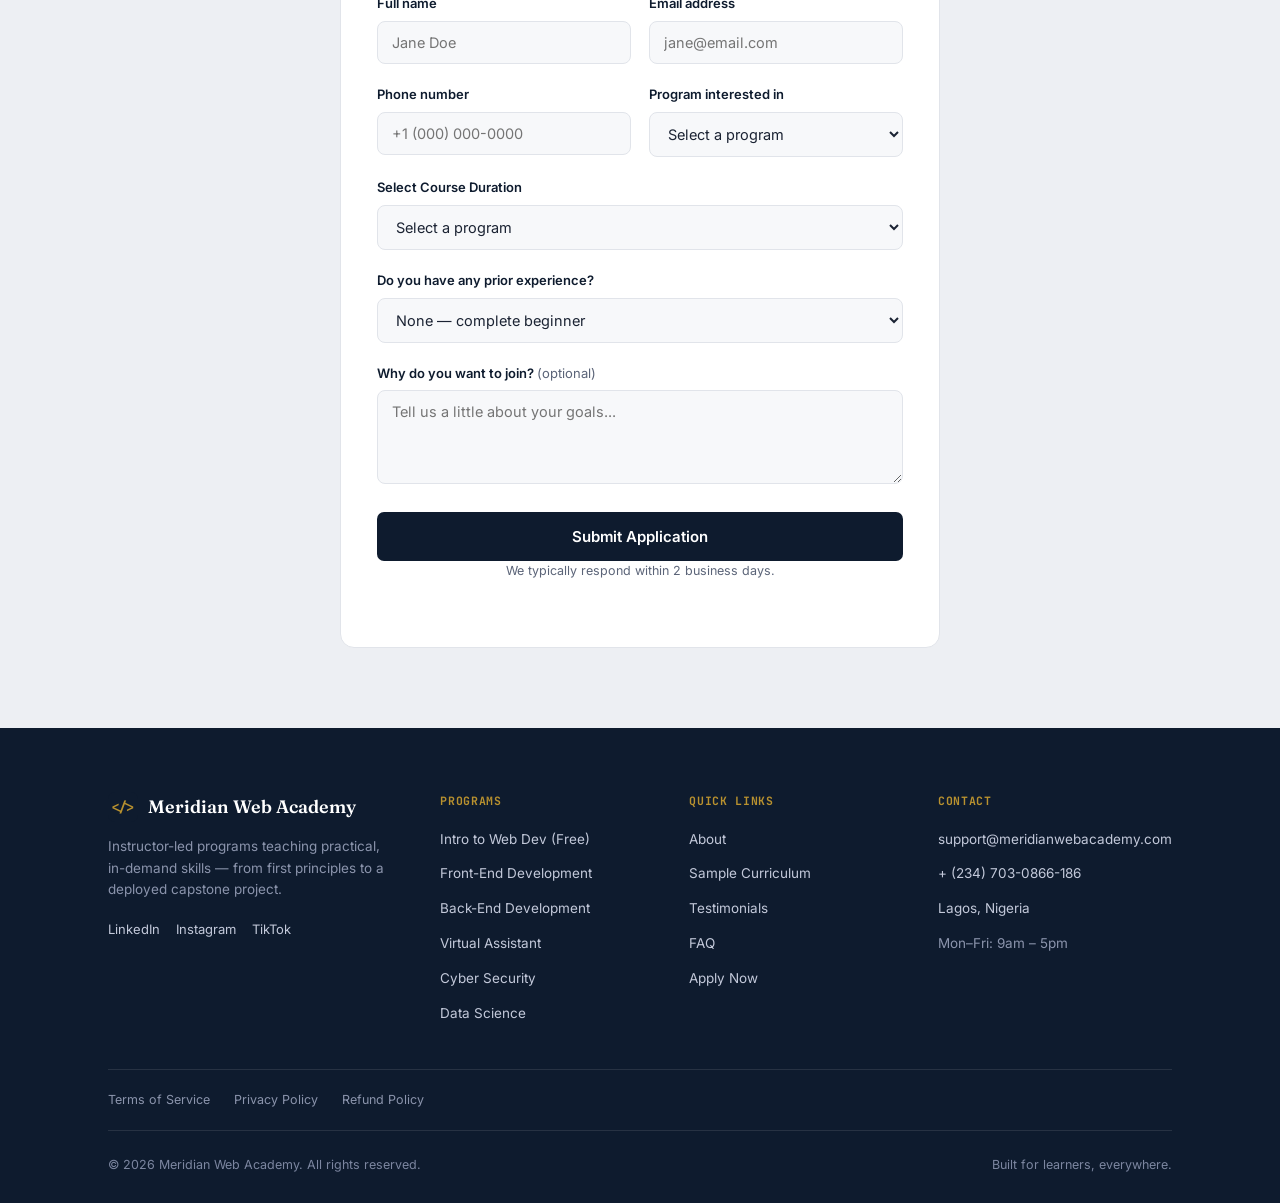
==== commit 305e4a1c: "meridian-web-academy" ====
--- a/index.html
+++ b/index.html
@@ -470,6 +470,10 @@
 
             <option value="Cyber Security">
               Cyber Security
+            </option>
+
+             <option value="Cyber Security">
+              Data Science
             </option>
           </select>
         </div>
--- a/css/styles.css
+++ b/css/styles.css
@@ -592,3 +592,33 @@
 @media (max-width:480px){
   .footer-bottom{ flex-direction:column; align-items:flex-start; }
 }
+
+
+
+
+
+
+
+/* ----- This is the form select styling ----- */
+
+
+
+.form-select{margin-bottom:20px;}
+.form-select label{
+  display:block; font-size:13px; font-weight:600; color:var(--navy); margin-bottom:7px;
+}
+.form-select label .optional{color:var(--slate); font-weight:400;}
+
+.form-select input,
+.form-select select,
+.form-select textarea{
+  width:100%; font-family:'Inter',sans-serif; font-size:14.5px; color:var(--ink);
+  background:var(--paper); border:1px solid var(--line); border-radius:8px;
+  padding:12px 14px; outline:none;
+}
+.form-select input:focus,
+.form-select select:focus,
+.form-select textarea:focus{
+  border-color:var(--teal); box-shadow:0 0 0 3px rgba(14,110,92,0.12);
+}
+.form-select textarea{resize:vertical; min-height:90px;}
